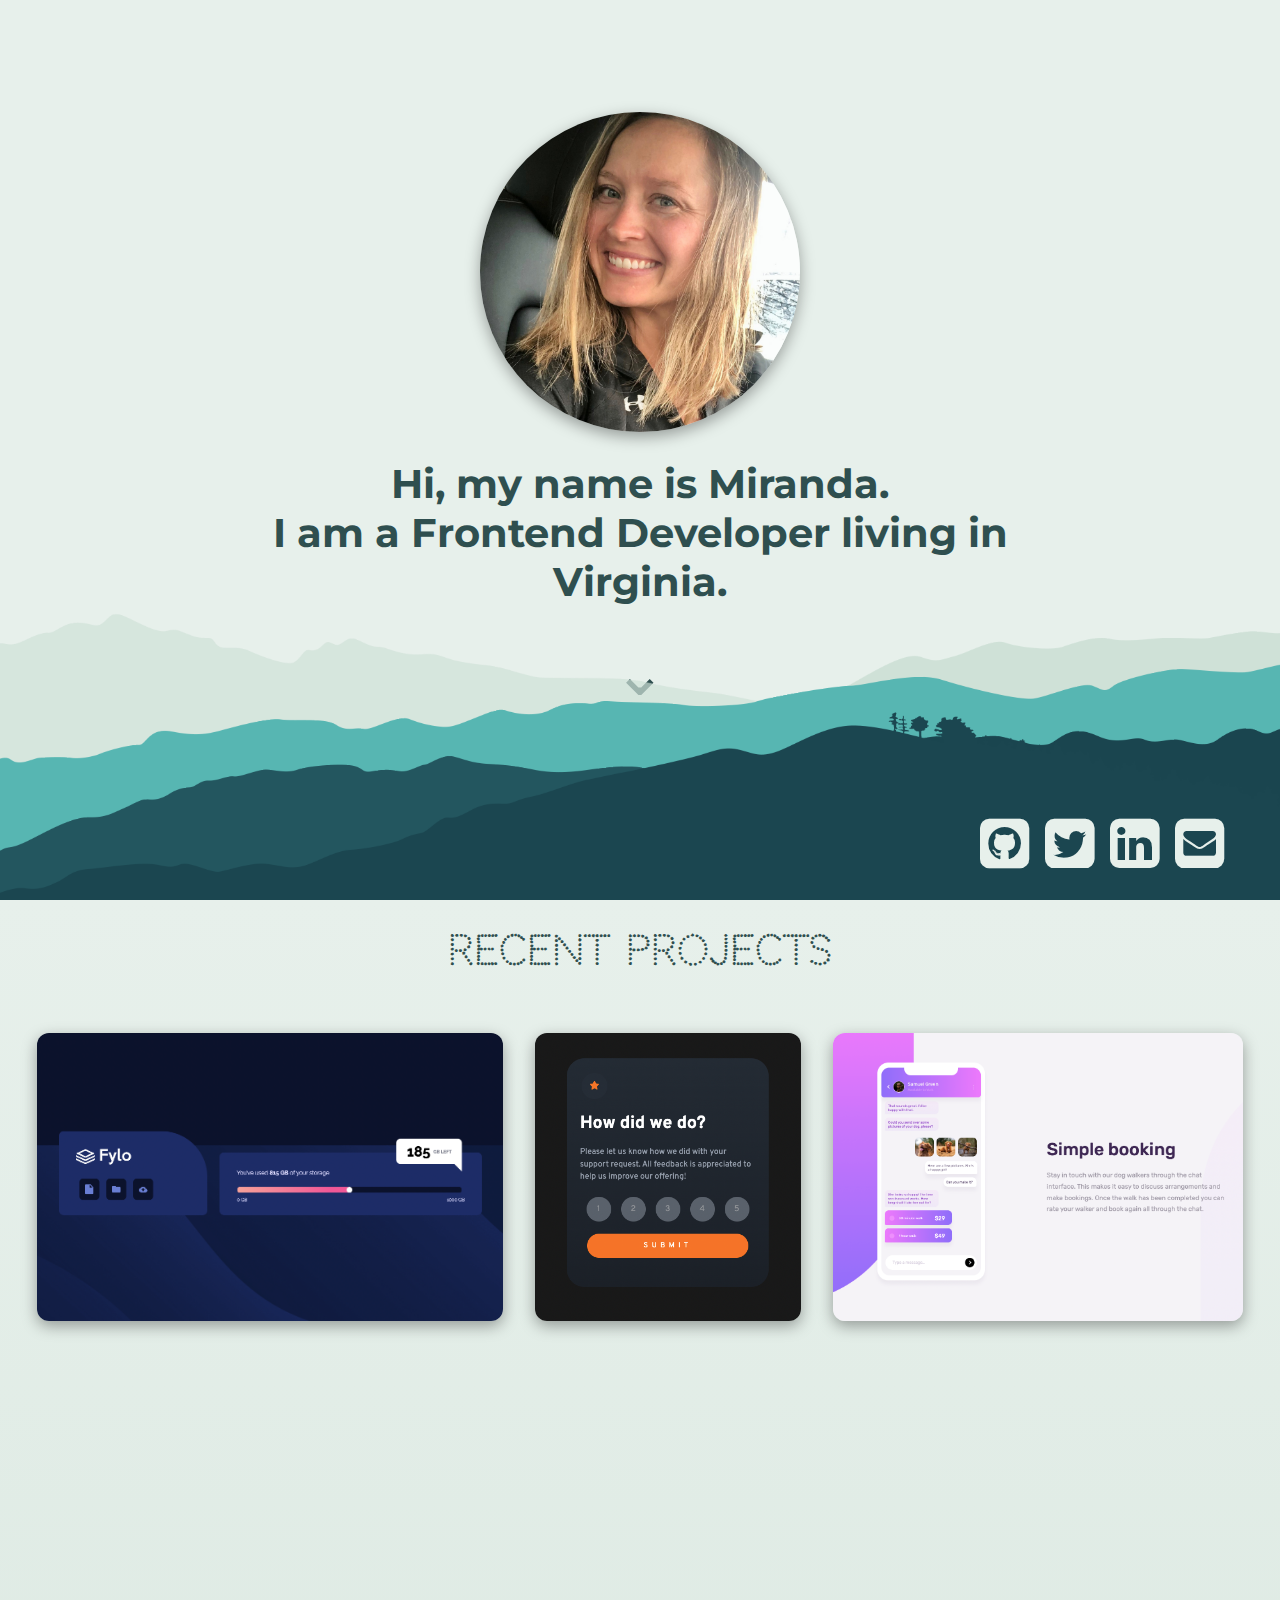
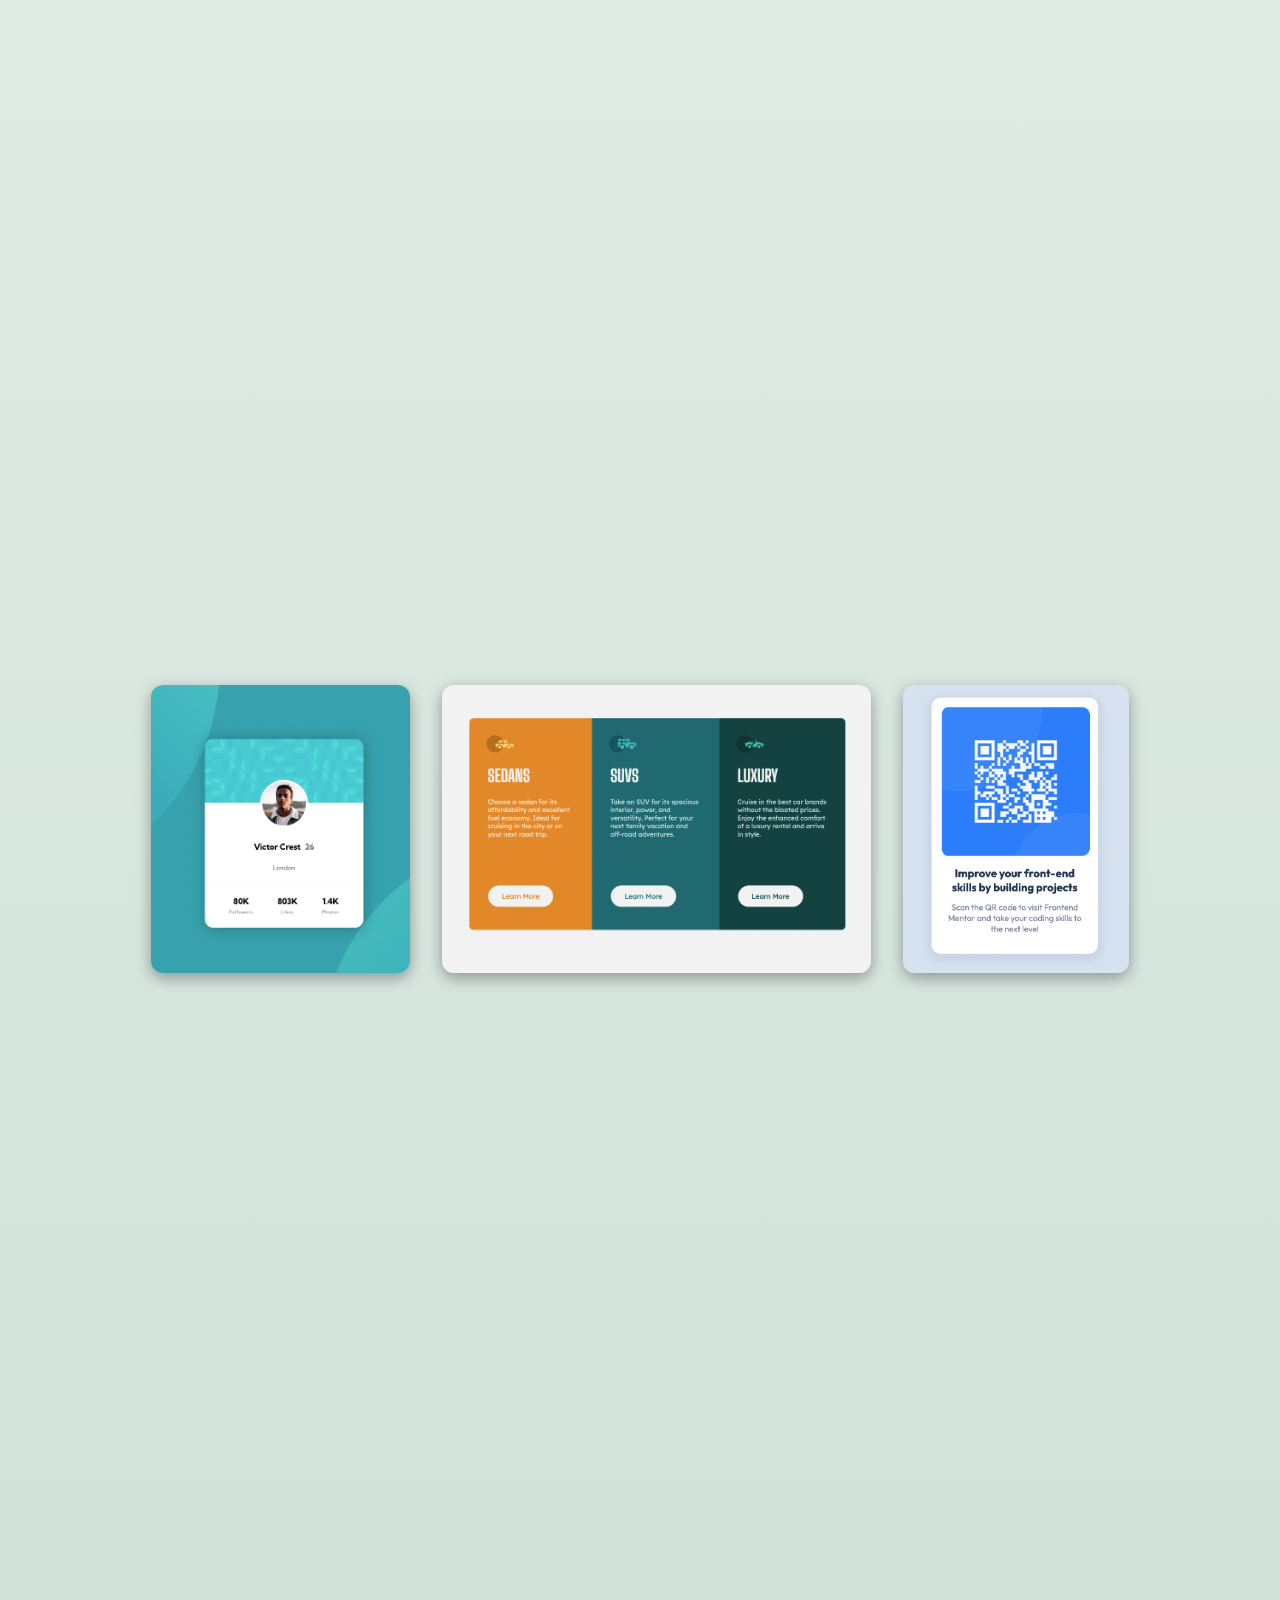
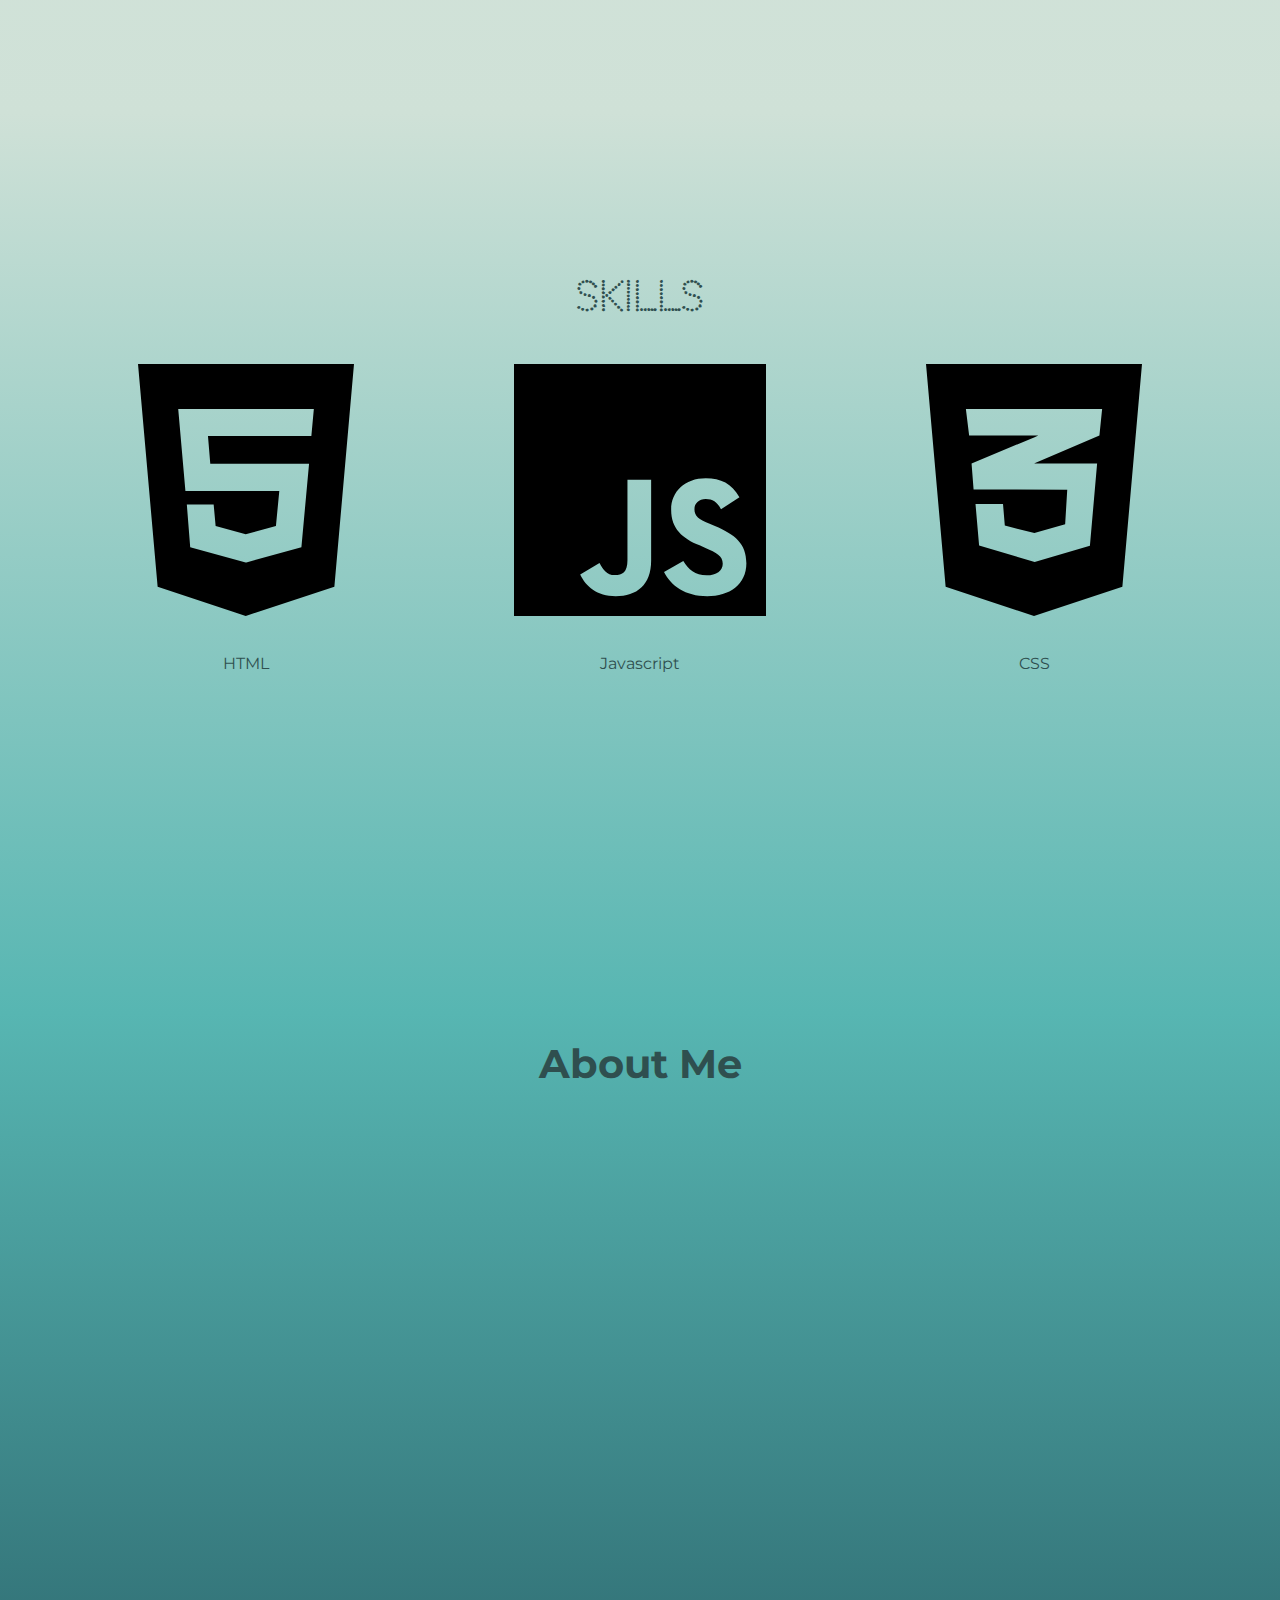
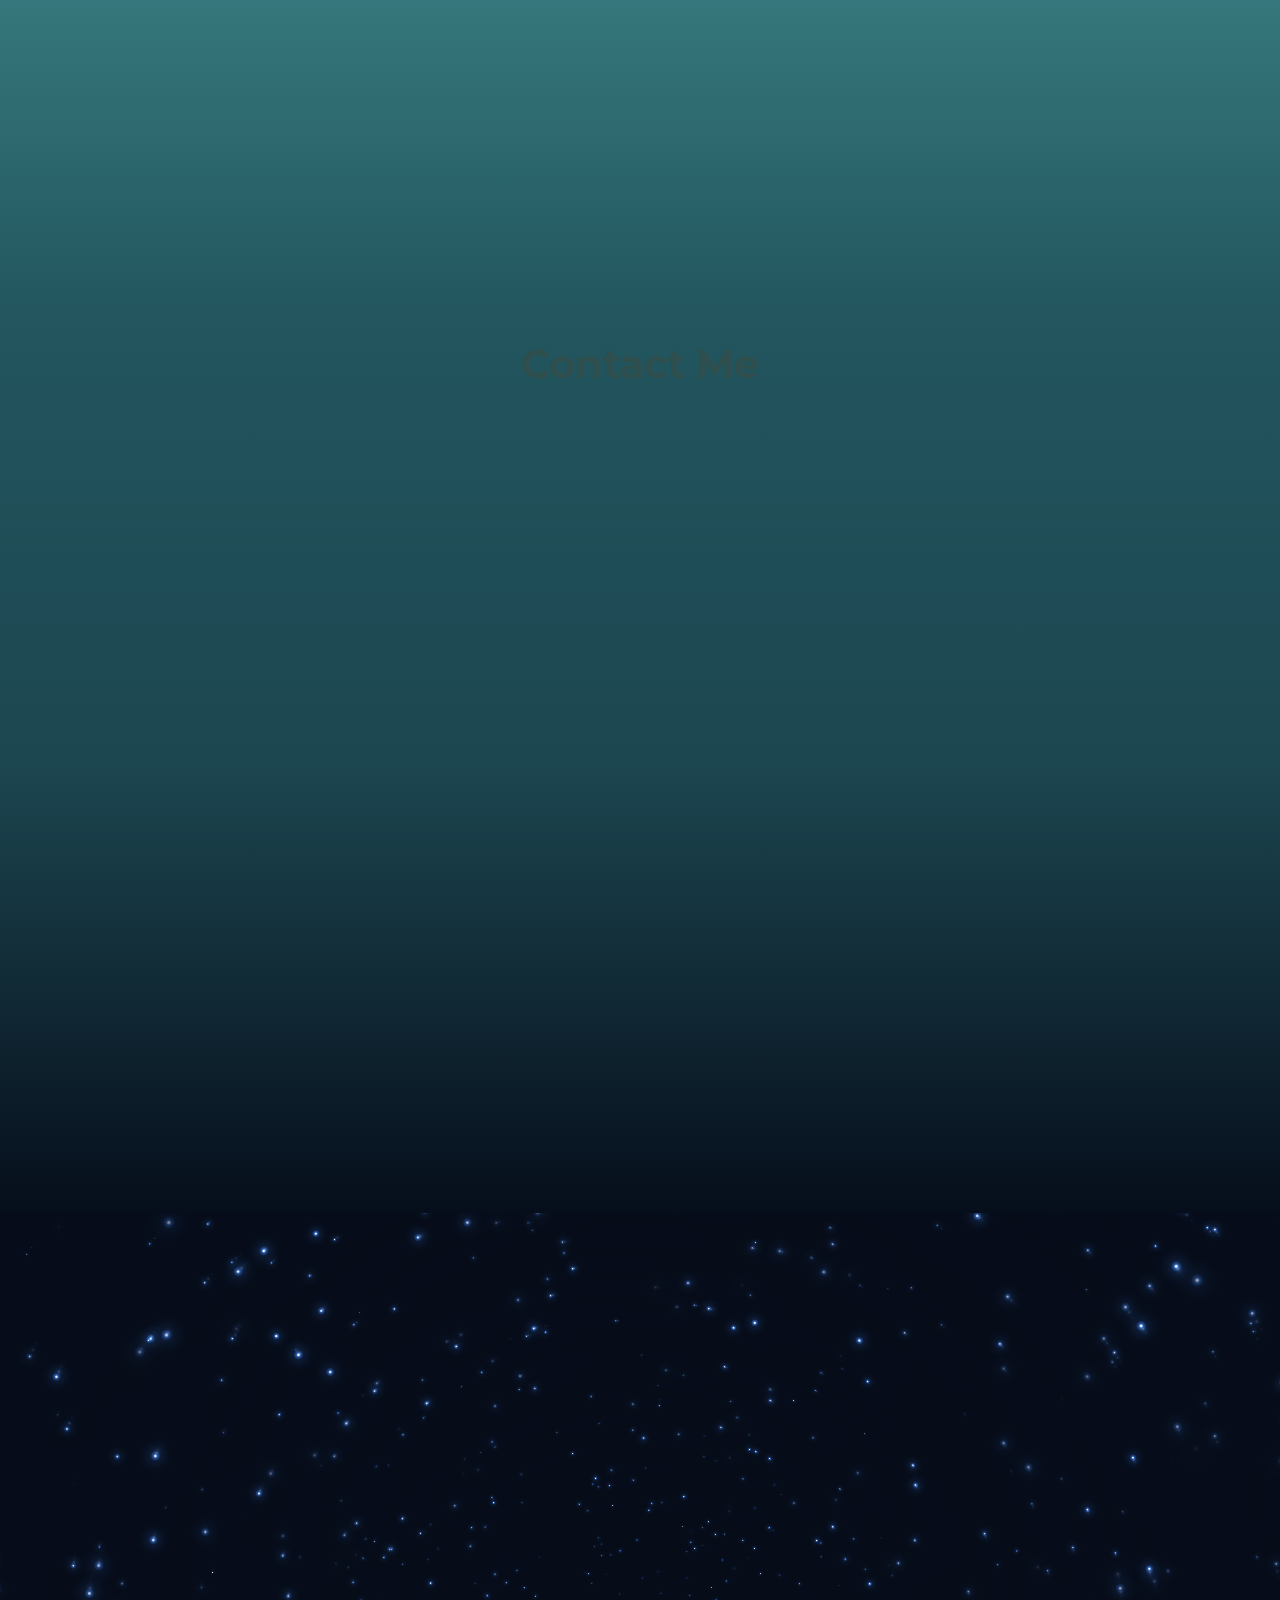
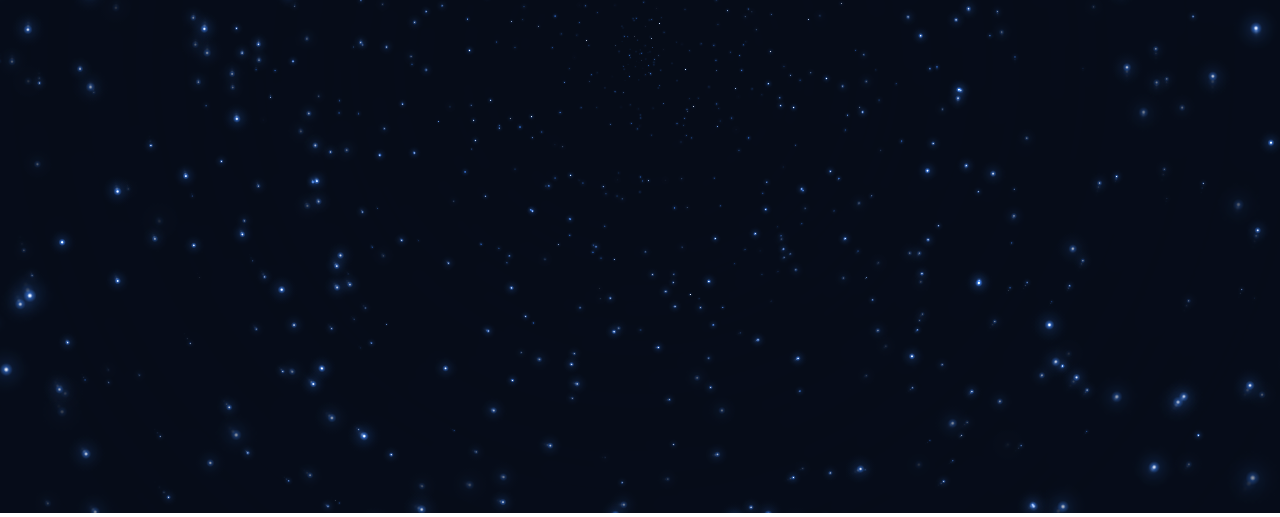
==== index.html @ 0acd604c "stars" ====
<!DOCTYPE html>
<html lang="en">
	<head>
		<meta charset="UTF-8" />
		<meta http-equiv="X-UA-Compatible" content="IE=edge" />
		<meta name="viewport" content="width=device-width, initial-scale=1.0" />
		<link rel="stylesheet" href="styles.css" />
		<link rel="icon" type="image/x-icon" href="./images/mountain-logo.png" />
		<link rel="preconnect" href="https://fonts.googleapis.com" />
		<link rel="preconnect" href="https://fonts.gstatic.com" crossorigin />
		<link
			href="https://fonts.googleapis.com/css2?family=Montserrat:wght@300;400&display=swap"
			rel="stylesheet"
		/>
		<link href="https://fonts.googleapis.com/css2?family=Codystar&display=swap" rel="stylesheet">
		<link
    rel="stylesheet"
    href="https://cdnjs.cloudflare.com/ajax/libs/animate.css/4.1.1/animate.min.css"
  />
		<link
			href="//maxcdn.bootstrapcdn.com/font-awesome/4.1.0/css/font-awesome.min.css"
			rel="stylesheet"
		/>
		<title>Miranda Thomasson</title>
	</head>
	<body>
		<div id="container">
			<section id="first">
				<div class="stage">
					<img src="./images/contact-pic.png" alt="">
					<h1>
						Hi, my name is Miranda. <br />I am a Frontend Developer living in
						Virginia.
					</h1>
					<a href="#project-container" class="down-arrow bounce-2">&#8964;</a>
				</div>
			</section>
				<div id="project-container">
					<h1>Recent Projects</h1>
					<section id="second">
					<a href="https://mirthomasson.github.io/Fylo-Data-Storage-Component/" target="_blank"
						><img src="./images/p-1.png" alt="project 1"
					/></a>
					<a href="https://mirthomasson.github.io/Interactive-Rating-Component/" target="_blank"
						><img src="./images/p-2.png" alt="project 2"
					/></a>
					<a href="https://mirthomasson.github.io/Chat-App-CSS-Illustration/" target="_blank"
						><img src="./images/p-3.png" alt="project 3"
					/></a>
					</section>
					<section id="second-2">
					<a href="https://mirthomasson.github.io/Profile-Card-Component/" target="_blank"
						><img src="./images/p-4.png" alt="project 4"
					/></a>
					<a href="https://mirthomasson.github.io/3-Column-Preview-Component/" target="_blank"
						><img src="./images/p-5.png" alt="project 5"
					/></a>
					<a href="https://mirthomasson.github.io/QR-Code-Component/" target="_blank"
						><img src="./images/p-6.png" alt="project 6"
					/></a>
			</section>
		</div>
			<section id="third">
				<h1>Skills</h1>
				<div class="skills-container">
				<div class="html"><svg xmlns="http://www.w3.org/2000/svg" viewBox="0 0 384 512">
					<!--! Font Awesome Pro 6.1.1 by @fontawesome - https://fontawesome.com License - https://fontawesome.com/license (Commercial License) Copyright 2022 Fonticons, Inc. -->
					<path d="M0 32l34.9 395.8L191.5 480l157.6-52.2L384 32H0zm308.2 127.9H124.4l4.1 49.4h175.6l-13.6 148.4-97.9 27v.3h-1.1l-98.7-27.3-6-75.8h47.7L138 320l53.5 14.5 53.7-14.5 6-62.2H84.3L71.5 112.2h241.1l-4.4 47.7z"/>
				</svg>
			<p>HTML</p>
		</div>
				<div class=javascript><svg xmlns="http://www.w3.org/2000/svg" viewBox="0 0 448 512">
					<!--! Font Awesome Pro 6.1.1 by @fontawesome - https://fontawesome.com License - https://fontawesome.com/license (Commercial License) Copyright 2022 Fonticons, Inc. -->
					<path d="M0 32v448h448V32H0zm243.8 349.4c0 43.6-25.6 63.5-62.9 63.5-33.7 0-53.2-17.4-63.2-38.5l34.3-20.7c6.6 11.7 12.6 21.6 27.1 21.6 13.8 0 22.6-5.4 22.6-26.5V237.7h42.1v143.7zm99.6 63.5c-39.1 0-64.4-18.6-76.7-43l34.3-19.8c9 14.7 20.8 25.6 41.5 25.6 17.4 0 28.6-8.7 28.6-20.8 0-14.4-11.4-19.5-30.7-28l-10.5-4.5c-30.4-12.9-50.5-29.2-50.5-63.5 0-31.6 24.1-55.6 61.6-55.6 26.8 0 46 9.3 59.8 33.7L368 290c-7.2-12.9-15-18-27.1-18-12.3 0-20.1 7.8-20.1 18 0 12.6 7.8 17.7 25.9 25.6l10.5 4.5c35.8 15.3 55.9 31 55.9 66.2 0 37.8-29.8 58.6-69.7 58.6z"/>
				</svg>
				<p>Javascript</p>
			</div>
				<div class="CSS"><svg xmlns="http://www.w3.org/2000/svg" viewBox="0 0 384 512">
					<!--! Font Awesome Pro 6.1.1 by @fontawesome - https://fontawesome.com License - https://fontawesome.com/license (Commercial License) Copyright 2022 Fonticons, Inc. -->
					<path d="M0 32l34.9 395.8L192 480l157.1-52.2L384 32H0zm313.1 80l-4.8 47.3L193 208.6l-.3.1h111.5l-12.8 146.6-98.2 28.7-98.8-29.2-6.4-73.9h48.9l3.2 38.3 52.6 13.3 54.7-15.4 3.7-61.6-166.3-.5v-.1l-.2.1-3.6-46.3L193.1 162l6.5-2.7H76.7L70.9 112h242.2z"/>
				</svg>
				<p>CSS</p>
			</div>
			</div>
			</section>
			<section id="fourth">
				<h1>About Me</h1>
			</section>
			<section id="fifth">
				<h1>Contact Me</h1>
			</section>
			<section id="stars">
				<canvas id="canvas"></canvas>
			</section>
			<footer class="footer-background">
				<section id="social_icon_footer">
					<a href="https://github.com/Mirthomasson" target="_blank"
						><i id="social-gh" class="fa fa-github-square fa-3x social"></i
					></a>
					<a href="https://twitter.com/MirThomasson" target="_blank"
						><i id="social-tw" class="fa fa-twitter-square fa-3x social"></i
					></a>
					<a
						href="https://www.linkedin.com/in/miranda-thomasson/"
						target="_blank"
						><i id="social-li" class="fa fa-linkedin-square fa-3x social"></i
					></a>
					<a href="mailto:mirthomasson@gmail.com"
						><i id="social-em" class="fa fa-envelope-square fa-3x social"></i
					></a>
				</section>
			</footer>
		</div>
		<script src="script.js"></script>
	</body>
</html>
---- styles.css ----
/* ---------- Universal ---------- */
html {
  scroll-snap-type: mandatory;
  scroll-snap-points-y: repeat(100vh);
  scroll-snap-type: y mandatory;
}

body {
    box-sizing: border-box;
    color: darkslategray;
    font-family: 'Montserrat', sans-serif;
    margin: 0;
    padding: 0;
    height: 100%;
    overflow-x: hidden;
}

section {
  height: 100vh;
  width: 100%;
  scroll-snap-align: start;
  text-align: center;
  position: relative;
}

/* ----------section-1---------- */

#container {
  display: flex;
  flex-direction: column;
  align-items: center;
  justify-content: center;
  min-height: 100%;
  position: relative;
}

#first {
  background-color: #E7F0EB;
}

h1 {
    text-align: center;
    font-size: 2.5em;
}

.stage {
  display: flex;
  flex-direction: column;
  align-items: center;
  justify-content: center;
  margin: 15em;
}

.stage img {
  border-radius: 50%;
  margin-top: -8em;
  height: 20em;
  box-shadow: rgba(0, 0, 0, 0.35) 0px 5px 15px;
  transition: transform .5s;
}

.stage img:hover {
  transform: rotate(-15deg);
  transition: transform .5s;
}

.down-arrow {
  animation-duration: 2s;
  animation-iteration-count: infinite;
  font-size: 4em;
  cursor: pointer;
  text-decoration: none;
  color: darkslategray;
}

.down-arrow:hover {
  color: silver;
}

.bounce-2 {
  animation-name: bounce-2;
  animation-timing-function: ease;
}

@keyframes bounce-2 {
  0%   { transform: translateY(0); }
  50%  { transform: translateY(-50px); }
  100% { transform: translateY(0); }
}

/* ----------section-2---------- */

#project-container {
  display: flex;
  flex-direction: column;
  align-items: center;
  justify-content: center;
  font-family: 'Codystar', cursive;
  background: linear-gradient(to bottom, #E7F0EB, #CFE1D7);
  width: 100%;
}

#second {
  display: flex;
  flex-wrap: wrap;
  align-items: top;
  justify-content: center;
  gap: 2em;
  padding: 14em 0;
  margin-top: -12em;
}

#second img {
  height: 18em;
  width: 100%;
  border-radius: .75em;
  box-shadow: rgba(0, 0, 0, 0.35) 0px 5px 15px;
  transition: transform .5s;
}

#second img:hover {
  transform: scale(1.1);
  transition: transform .5s;
}

#second-2 {
  display: flex;
  flex-wrap: wrap;
  align-items: top;
  justify-content: center;
  gap: 2em;
  padding: 8em 0;
}

#second-2 img {
  height: 18em;
  width: 100%;
  border-radius: .75em;
  box-shadow: rgba(0, 0, 0, 0.35) 0px 5px 15px;
  cursor: pointer;
  transition: transform .5s;
}

#second-2 img:hover {
  transform: scale(1.1);
  transition: transform .5s;
}


/* ----------section-3---------- */

#third {
  background: linear-gradient(to bottom, #CFE1D7, #57B6B2);
  width: 100%;
}

#third h1 {
  margin-top: 4em;
  font-family: 'Codystar', cursive;
}

.skills-container {
  display: flex;
  flex-direction: row;
  flex-wrap: wrap;
  align-items: center;
  justify-content: center;
  gap: 10em;
}

.skills-container svg {
  height: 18em;
  width: 100%;
}

.skills-container svg:hover {
  animation: bounce;
  animation-duration: 1s;
  cursor: pointer;
}

/* ----------section-4---------- */
#fourth {
  background: linear-gradient(to bottom, #57B6B2, #23565F);
  width: 100%;
}

/* ----------section-5---------- */
#fifth {
  background: linear-gradient(to bottom, #23565F, #1c4650, #060e1b);
  width: 100%;
}

/* ----------section-5---------- */
#stars {
 
}

/* ----------Footer---------- */

footer {
  position: fixed;
  bottom: 0;
}
  
.footer-background {
  text-align: center;
  background-image: url("./images/footer-1.png");
  background-size: cover;
  background-repeat: no-repeat;
  width: 100%;
  height: 300px;
}

#social_icon_footer {
  display: flex;
  justify-content: end;
  left: -3em;
  bottom: -13em;
}

#social_icon_footer a {
  position: relative;
  color: #E7F0EB;
  padding: 12px;
}

#social_icon_footer .social:hover {
  -webkit-transform: scale(1.5);
  -moz-transform: scale(1.5);
  -o-transform: scale(1.5);
}

#social_icon_footer .social {
  -webkit-transform: scale(1.2);
  -moz-transform: scale(0.8);
  -o-transform: scale(0.8);
  -webkit-transition-duration: 0.5s;
  -moz-transition-duration: 0.5s;
  -o-transition-duration: 0.5s;
}

#social_icon_footer #social-gh:hover {
  color: #000000;
}

#social_icon_footer #social-tw:hover {
  color: #4099FF;
}

#social_icon_footer #social-li:hover {
  color: #007bb6;
}

#social_icon_footer #social-em:hover {
  color: #d34836;
}


/* ----------Mobile View---------- */

@media screen and (max-width: 375) {

}
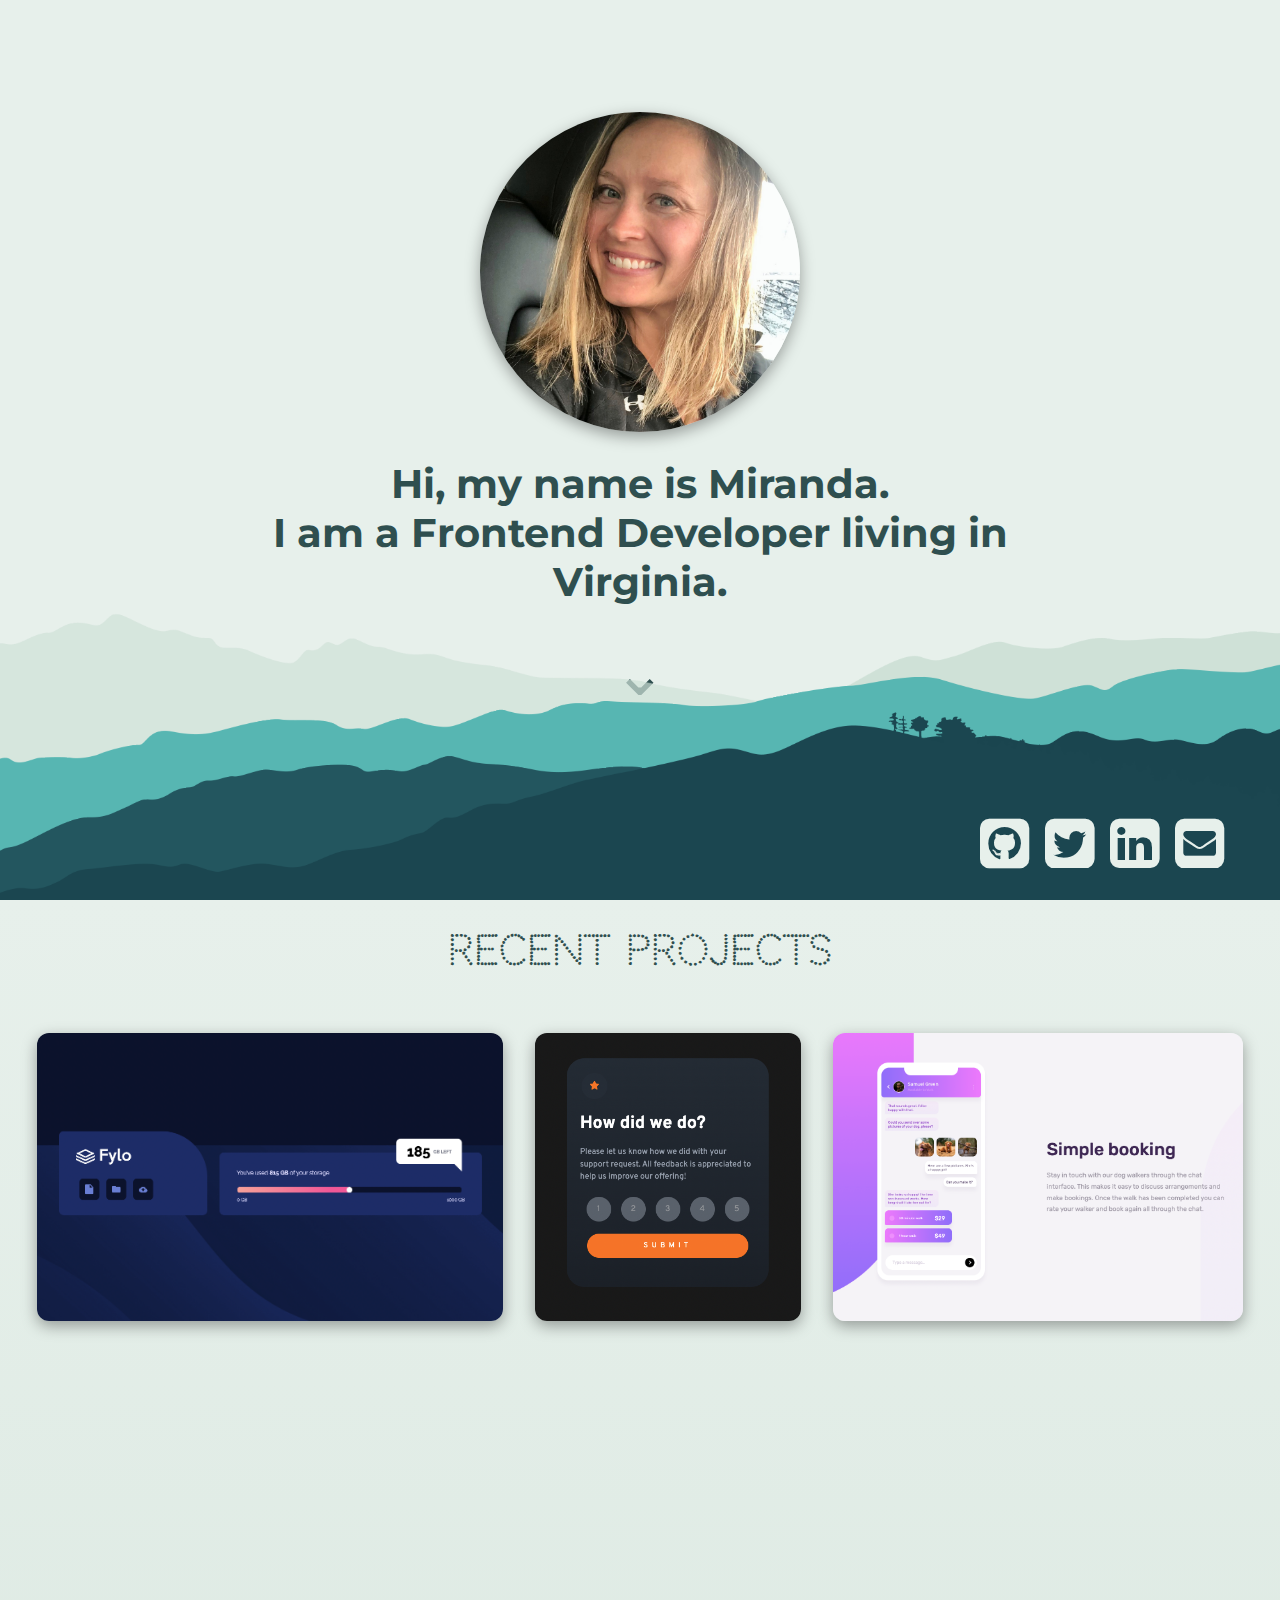
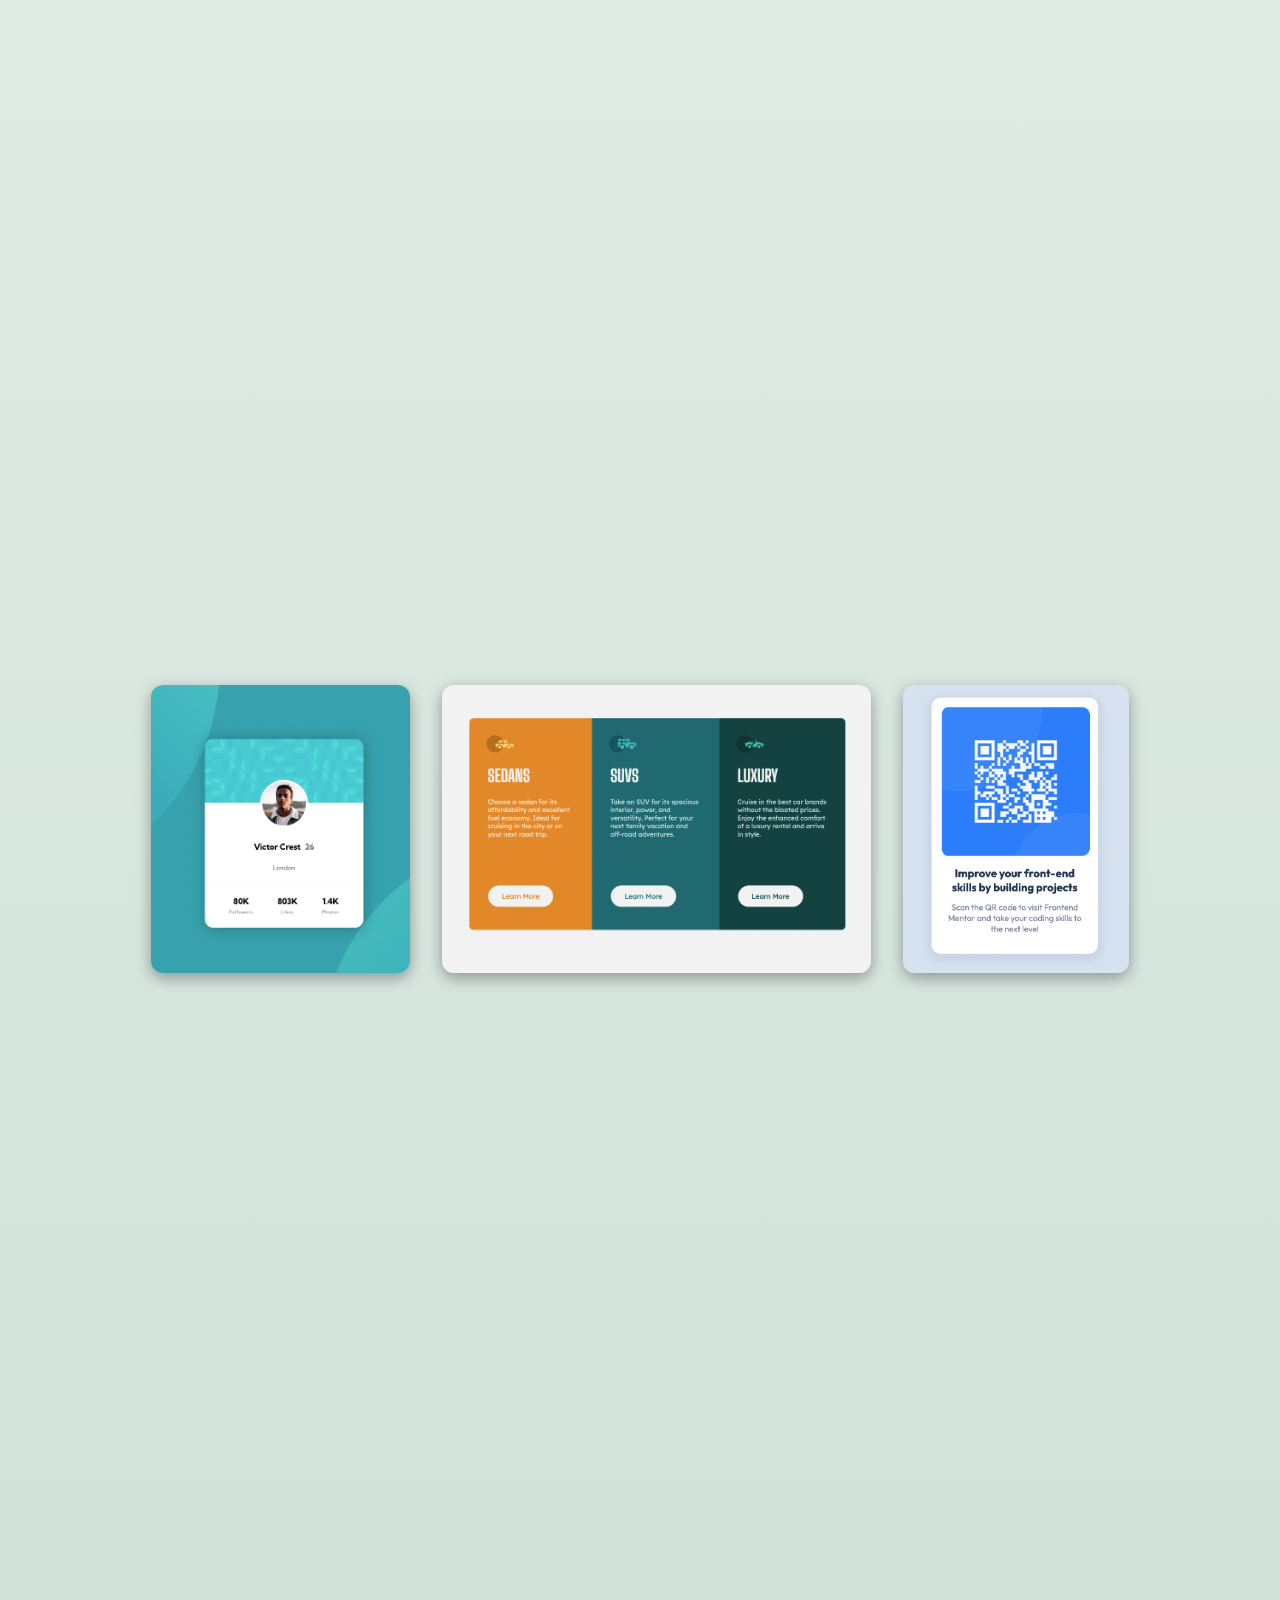
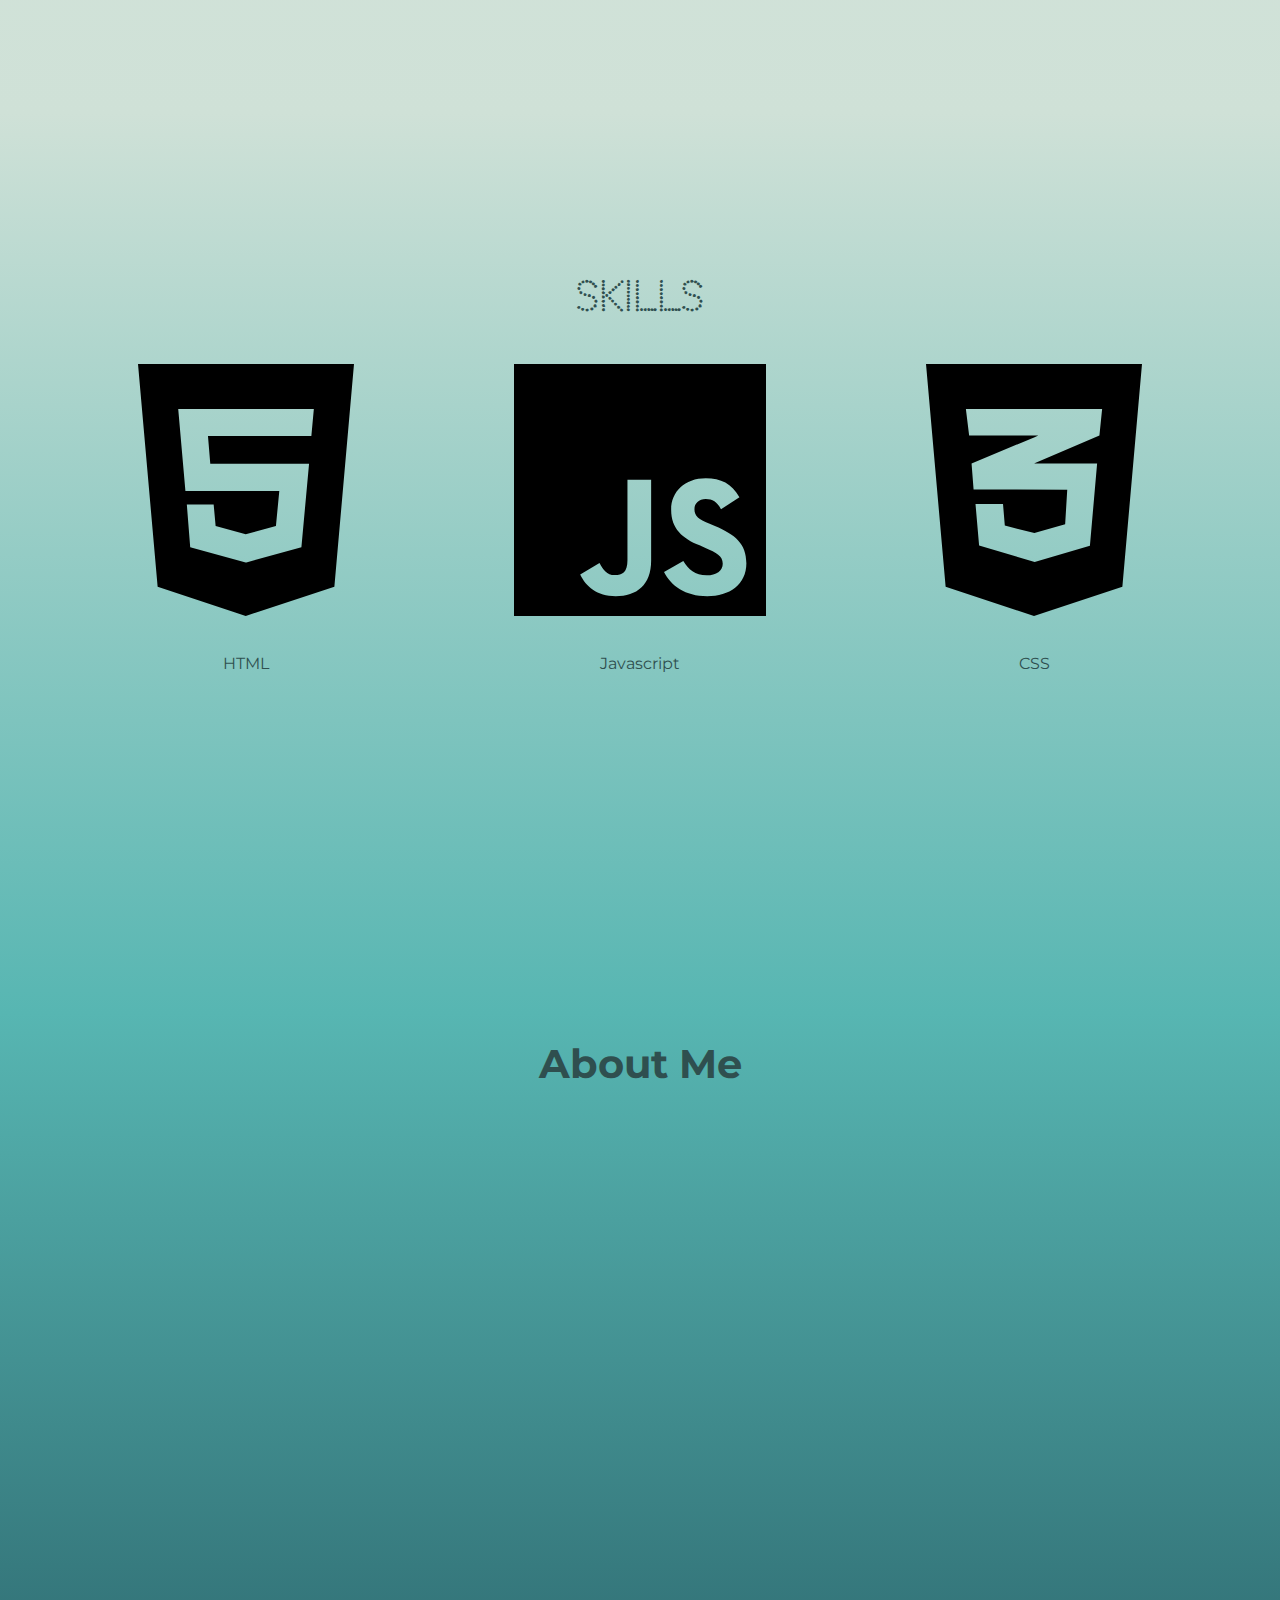
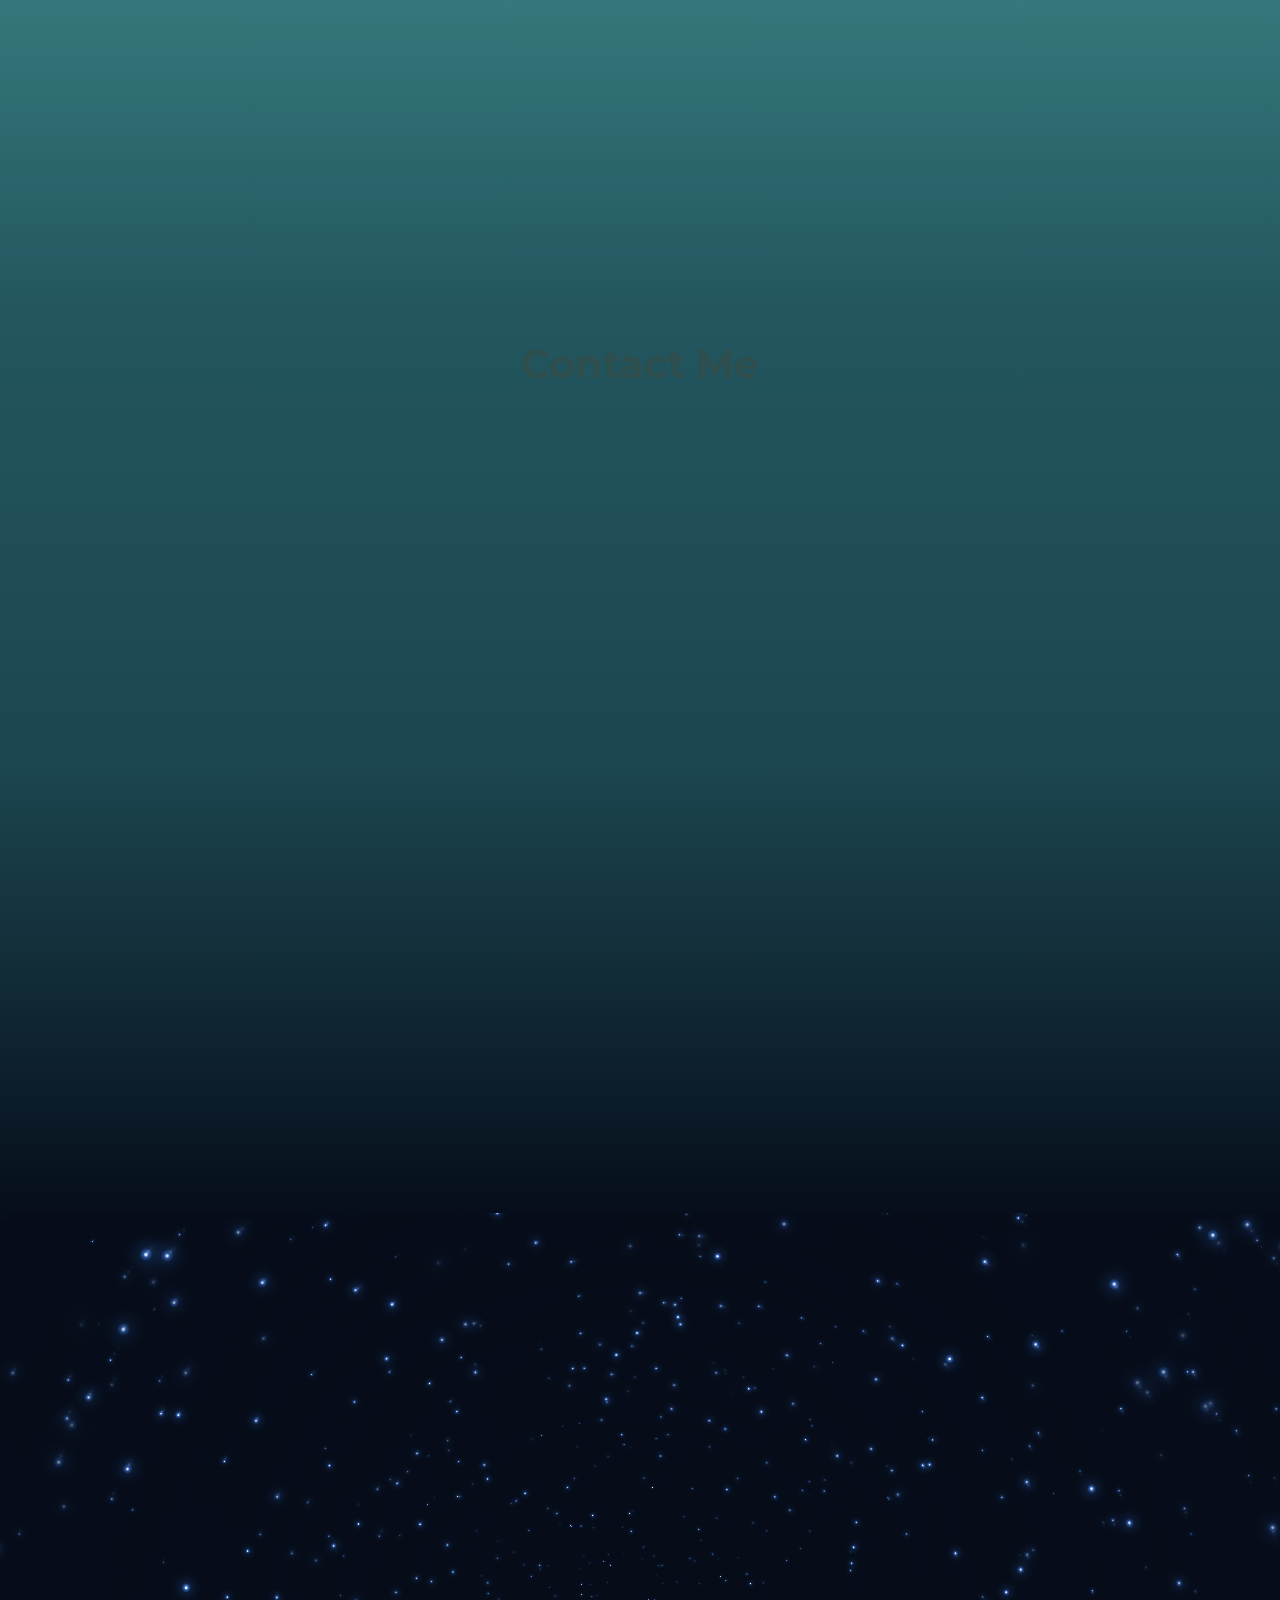
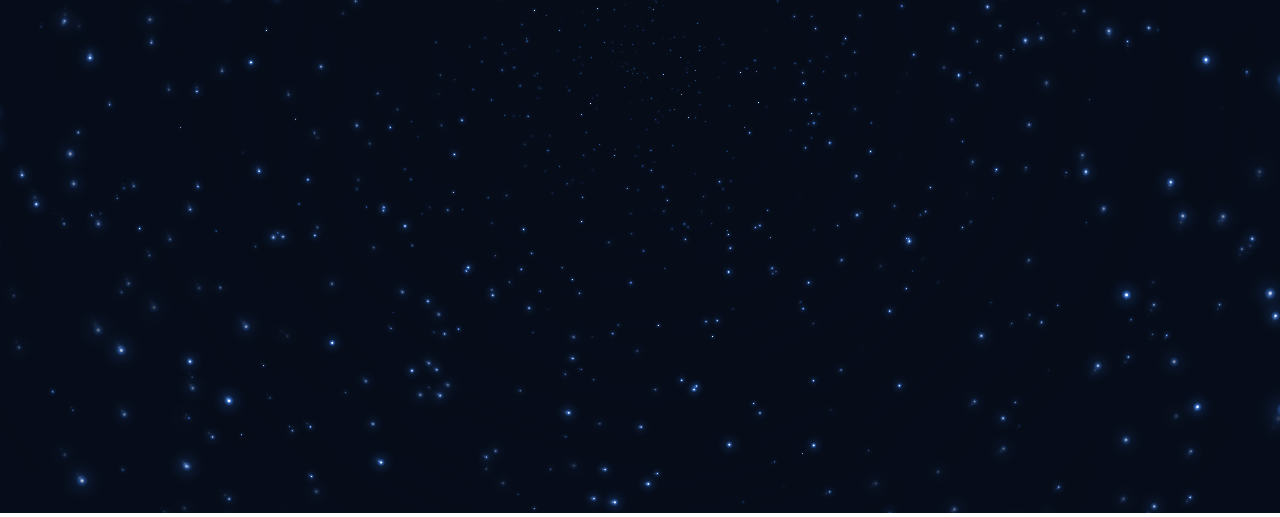
==== commit 514fb859: "profile pic generator" ====
--- a/index.html
+++ b/index.html
@@ -27,7 +27,7 @@
 		<div id="container">
 			<section id="first">
 				<div class="stage">
-					<img src="./images/contact-pic.png" alt="">
+					<img id="myImage" src="./images/contact-pic.png" alt="picture of Mir" onclick="changeImage()">
 					<h1>
 						Hi, my name is Miranda. <br />I am a Frontend Developer living in
 						Virginia.
--- a/styles.css
+++ b/styles.css
@@ -1,18 +1,21 @@
 /* ---------- Universal ---------- */
 html {
+  box-sizing: border-box;
   scroll-snap-type: mandatory;
   scroll-snap-points-y: repeat(100vh);
   scroll-snap-type: y mandatory;
+  width: 100%;
+  margin: 0;
+  padding: 0;
 }
 
 body {
-    box-sizing: border-box;
-    color: darkslategray;
-    font-family: 'Montserrat', sans-serif;
-    margin: 0;
-    padding: 0;
-    height: 100%;
-    overflow-x: hidden;
+  color: darkslategray;
+  font-family: 'Montserrat', sans-serif;
+  margin: 0;
+  padding: 0;
+  height: 100%;
+  width: 100%;
 }
 
 section {
@@ -62,6 +65,7 @@
 .stage img:hover {
   transform: rotate(-15deg);
   transition: transform .5s;
+  cursor: pointer;
 }
 
 .down-arrow {
@@ -192,6 +196,7 @@
 }
 
 /* ----------section-5---------- */
+
 #stars {
  
 }
@@ -259,6 +264,6 @@
 
 /* ----------Mobile View---------- */
 
-@media screen and (max-width: 375) {
-
-}+@media screen and (min-width: 600px) {
+
+}
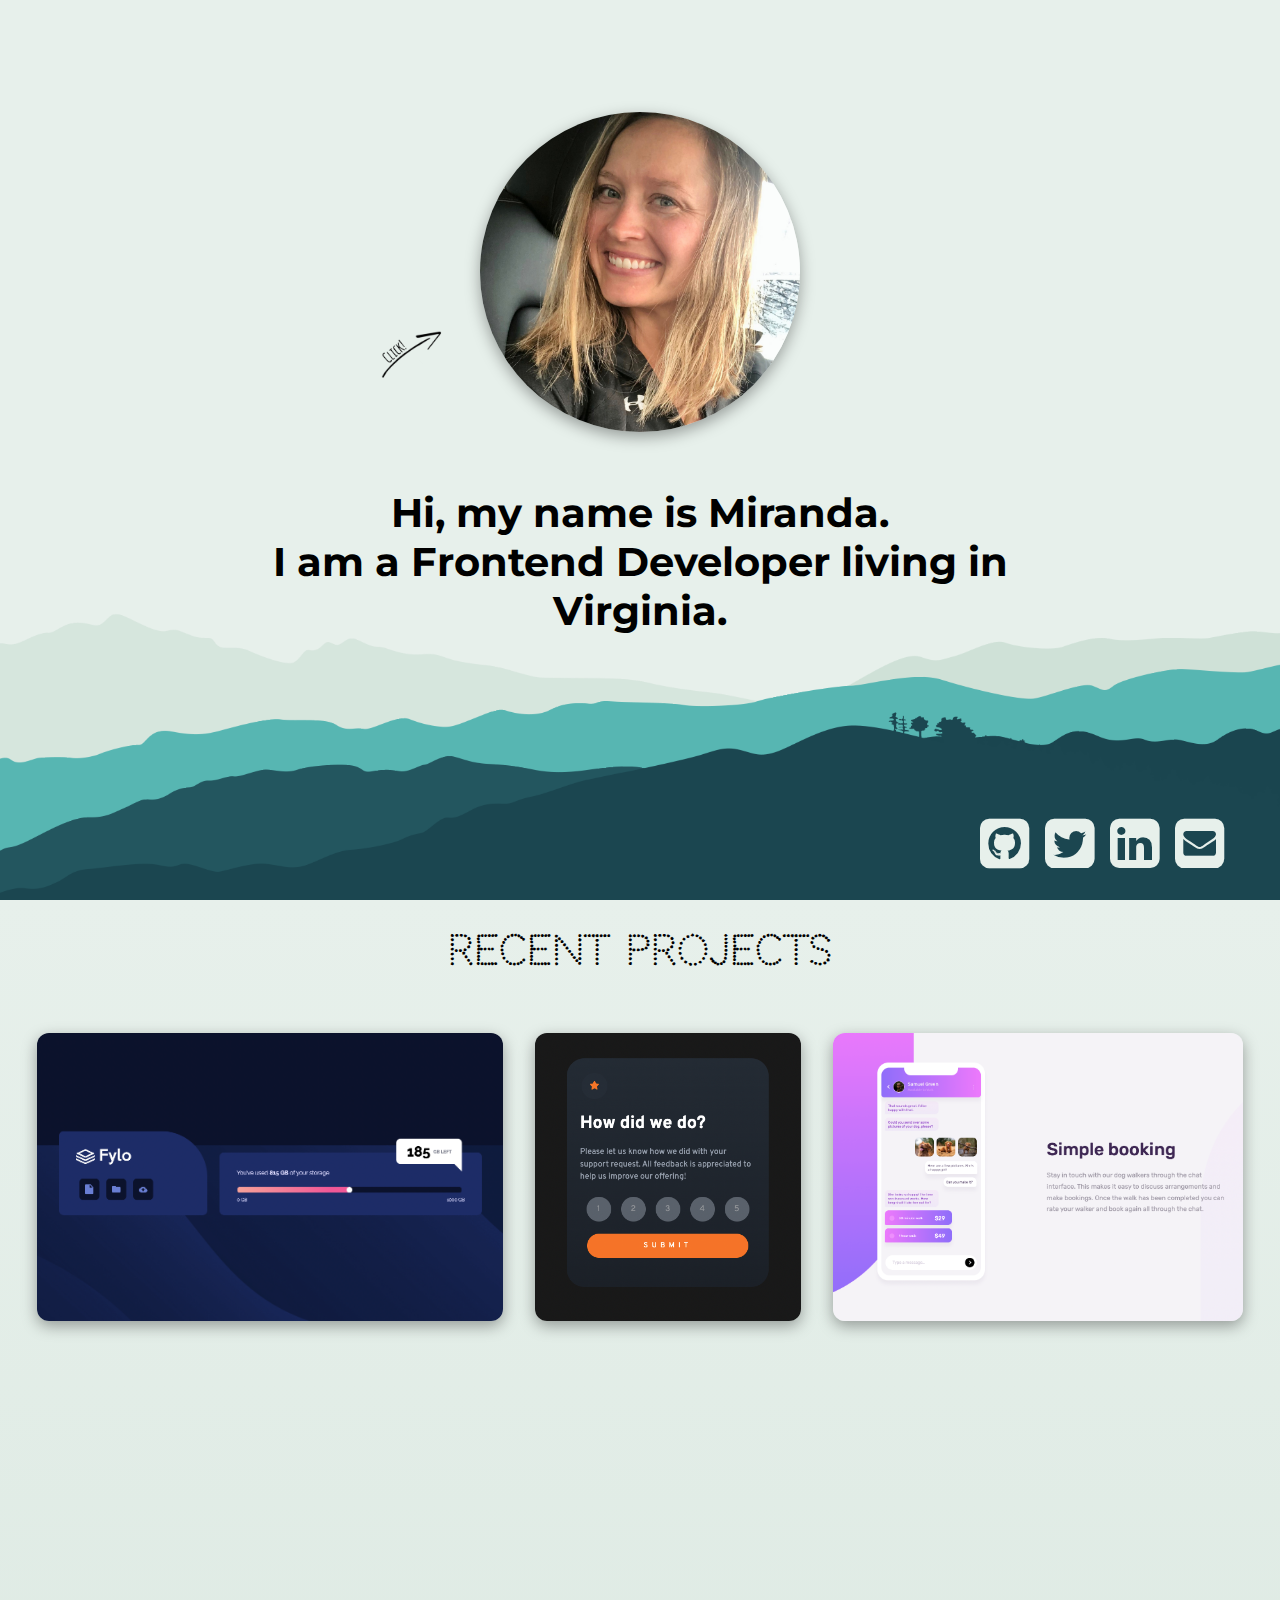
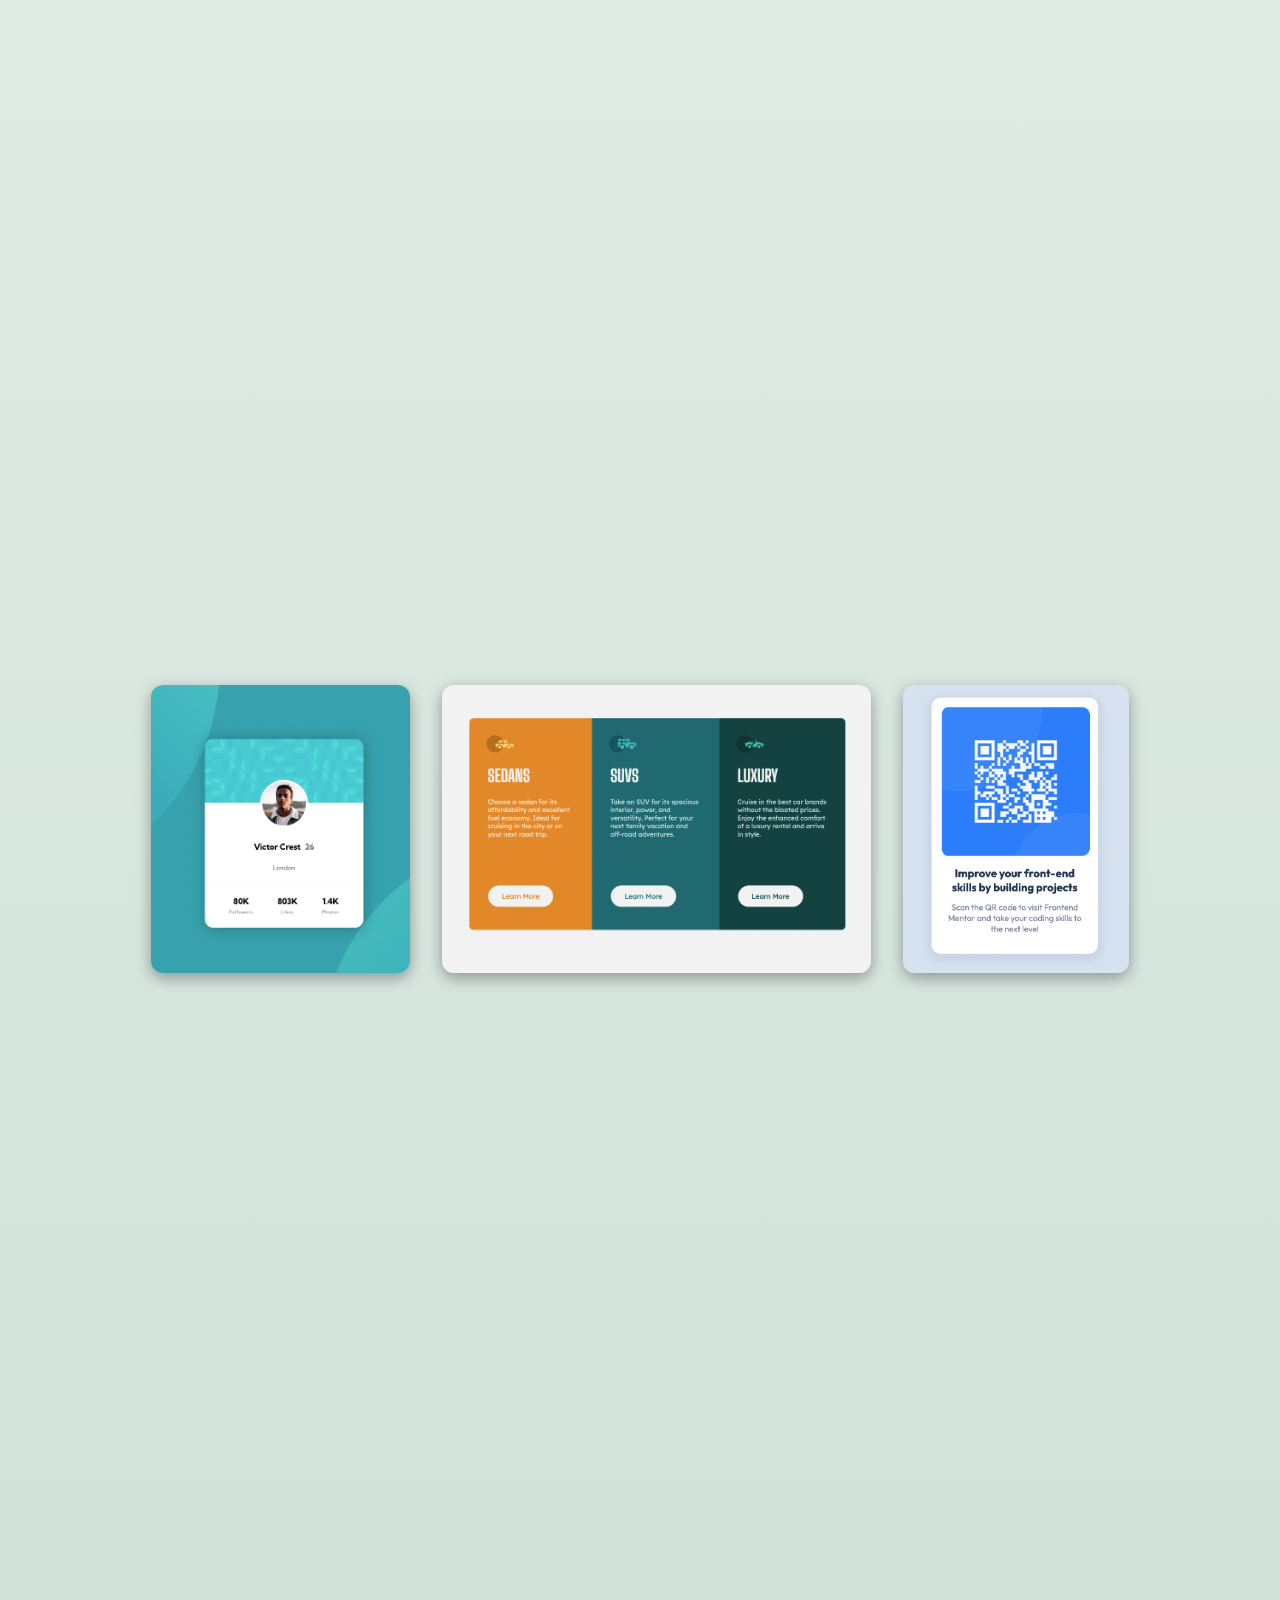
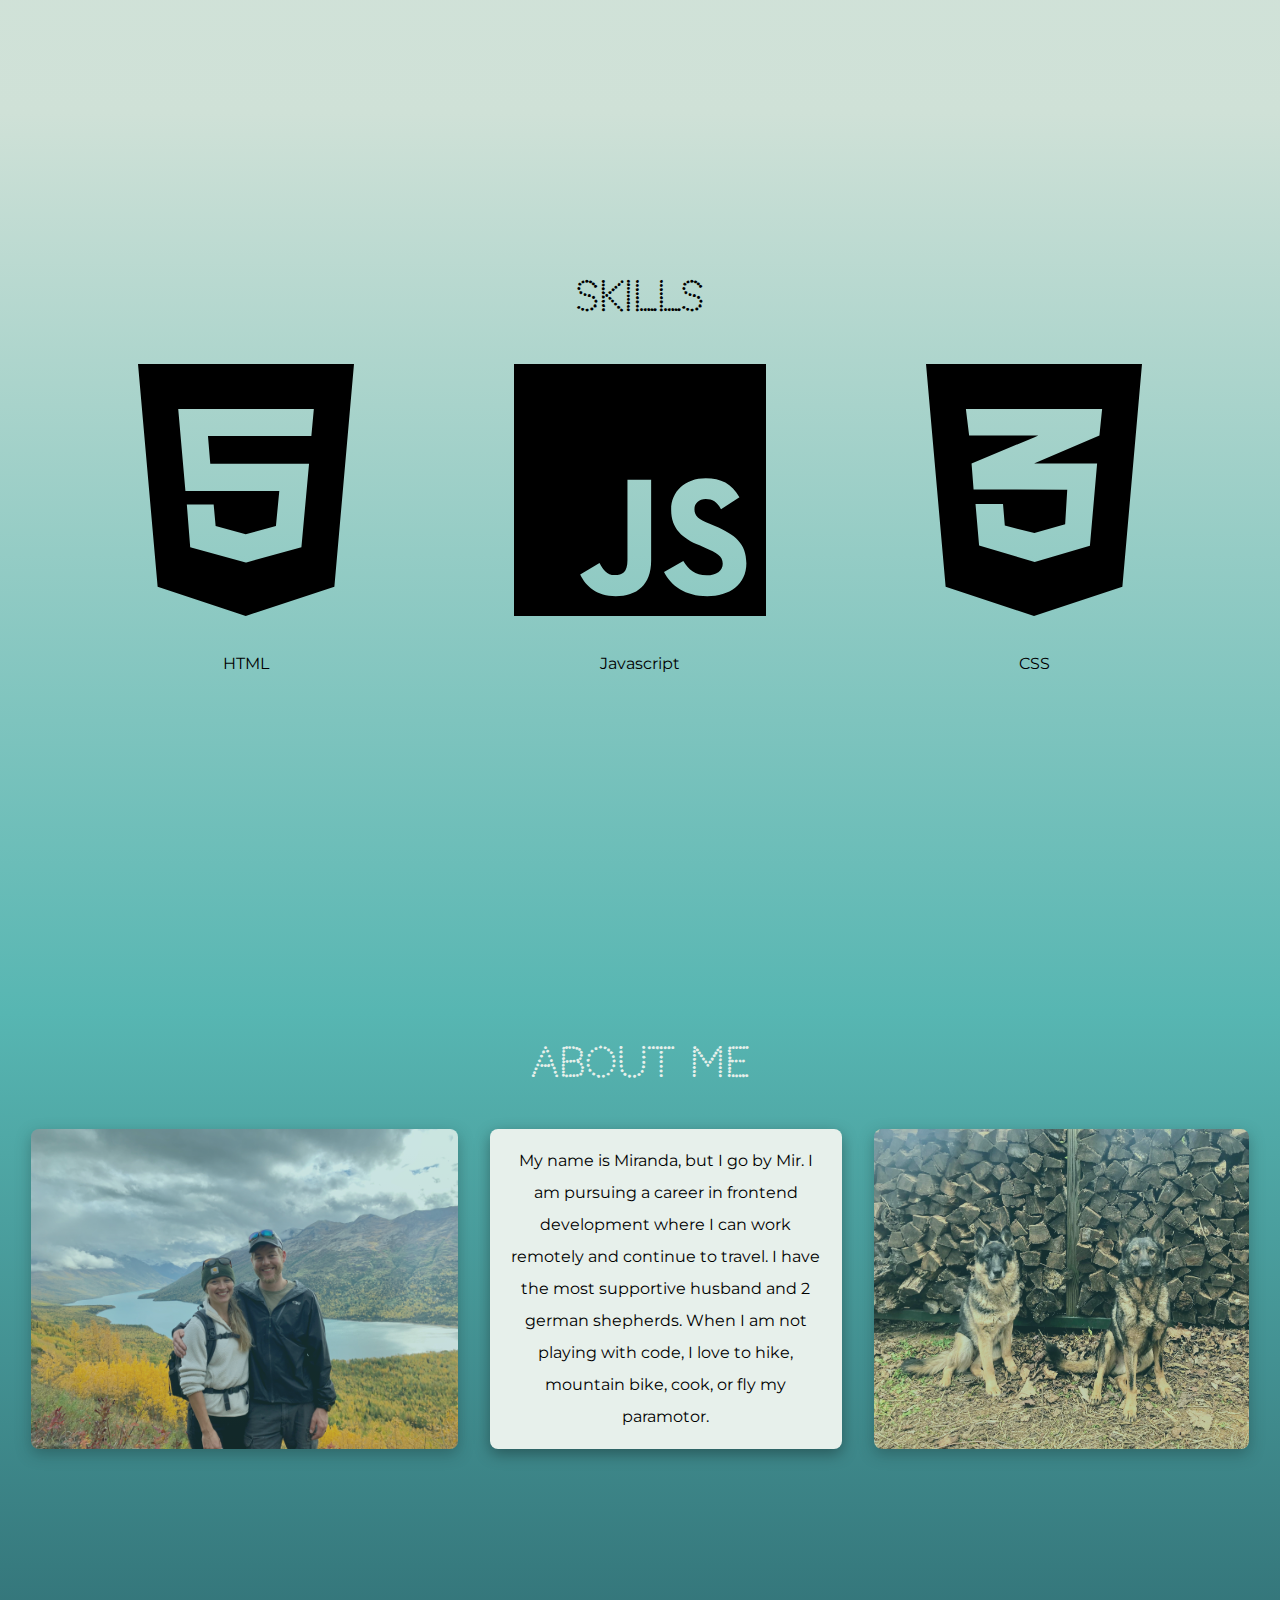
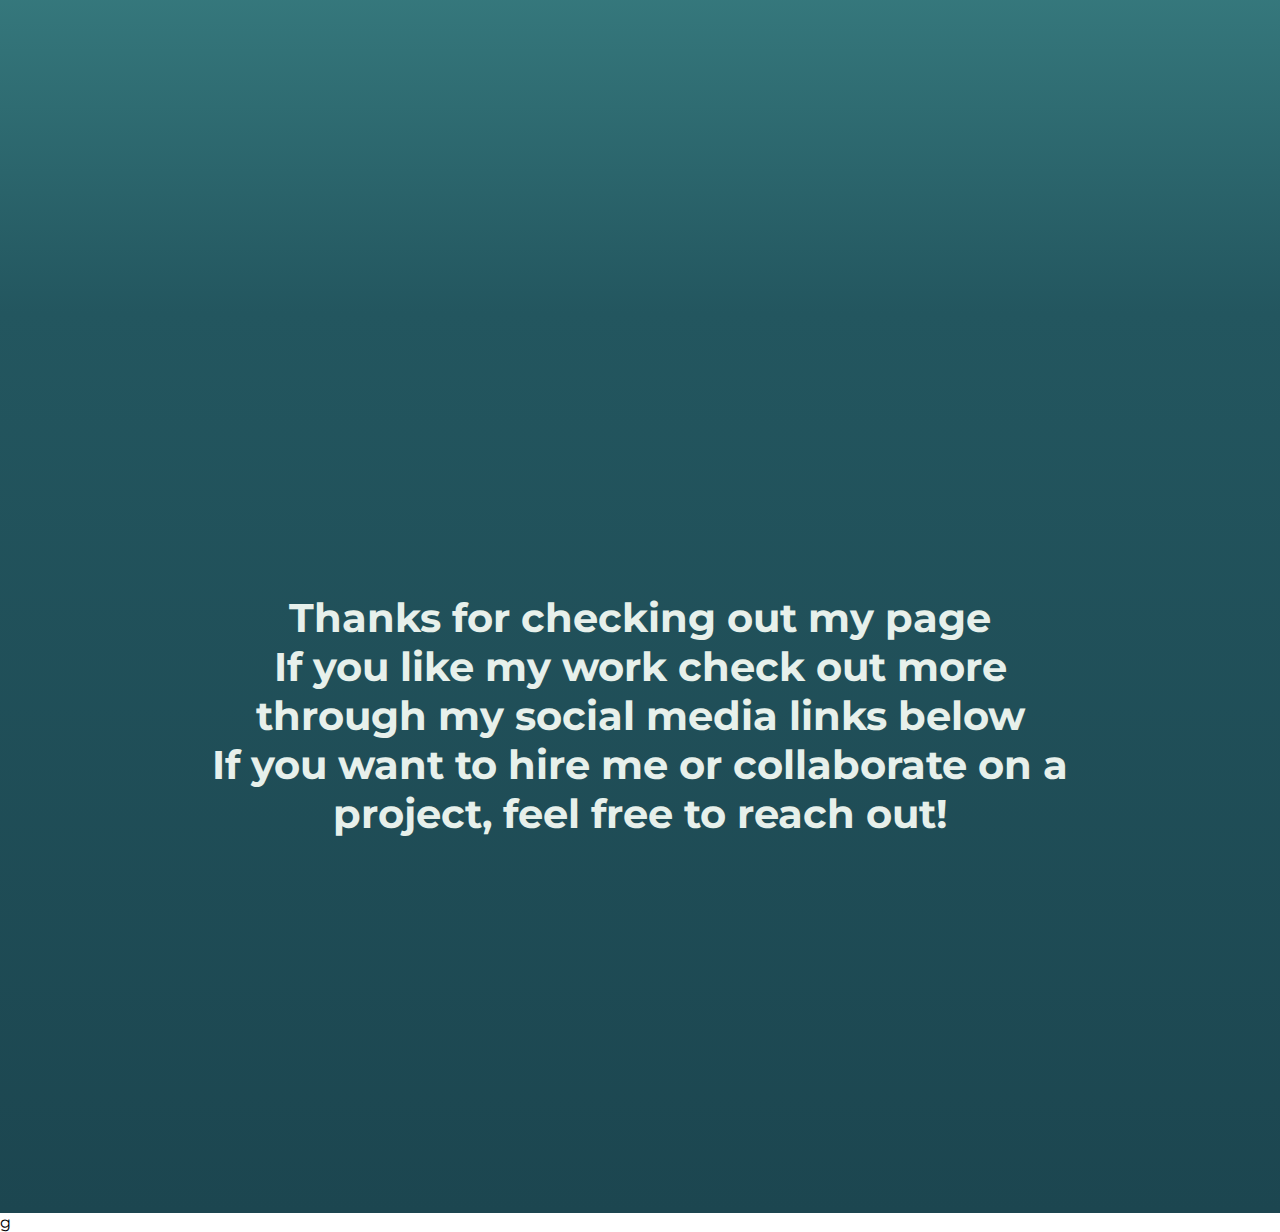
==== commit 5e1767a6: "iphone viewport" ====
--- a/index.html
+++ b/index.html
@@ -12,11 +12,14 @@
 			href="https://fonts.googleapis.com/css2?family=Montserrat:wght@300;400&display=swap"
 			rel="stylesheet"
 		/>
-		<link href="https://fonts.googleapis.com/css2?family=Codystar&display=swap" rel="stylesheet">
 		<link
-    rel="stylesheet"
-    href="https://cdnjs.cloudflare.com/ajax/libs/animate.css/4.1.1/animate.min.css"
-  />
+			href="https://fonts.googleapis.com/css2?family=Codystar&display=swap"
+			rel="stylesheet"
+		/>
+		<link
+			rel="stylesheet"
+			href="https://cdnjs.cloudflare.com/ajax/libs/animate.css/4.1.1/animate.min.css"
+		/>
 		<link
 			href="//maxcdn.bootstrapcdn.com/font-awesome/4.1.0/css/font-awesome.min.css"
 			rel="stylesheet"
@@ -27,7 +30,17 @@
 		<div id="container">
 			<section id="first">
 				<div class="stage">
-					<img id="myImage" src="./images/contact-pic.png" alt="picture of Mir" onclick="changeImage()">
+					<img
+						id="myImage"
+						src="./images/contact-pic.png"
+						alt="picture of Mir"
+						onclick="changeImage()"
+					/>
+					<img
+						class="arrow-img"
+						src="./images/arrow-img.png"
+						alt="arrow with click"
+					/>
 					<h1>
 						Hi, my name is Miranda. <br />I am a Frontend Developer living in
 						Virginia.
@@ -35,63 +48,93 @@
 					<a href="#project-container" class="down-arrow bounce-2">&#8964;</a>
 				</div>
 			</section>
-				<div id="project-container">
-					<h1>Recent Projects</h1>
-					<section id="second">
-					<a href="https://mirthomasson.github.io/Fylo-Data-Storage-Component/" target="_blank"
+			<div id="project-container">
+				<h1>Recent Projects</h1>
+				<section id="second">
+					<a
+						href="https://mirthomasson.github.io/Fylo-Data-Storage-Component/"
+						target="_blank"
 						><img src="./images/p-1.png" alt="project 1"
 					/></a>
-					<a href="https://mirthomasson.github.io/Interactive-Rating-Component/" target="_blank"
+					<a
+						href="https://mirthomasson.github.io/Interactive-Rating-Component/"
+						target="_blank"
 						><img src="./images/p-2.png" alt="project 2"
 					/></a>
-					<a href="https://mirthomasson.github.io/Chat-App-CSS-Illustration/" target="_blank"
+					<a
+						href="https://mirthomasson.github.io/Chat-App-CSS-Illustration/"
+						target="_blank"
 						><img src="./images/p-3.png" alt="project 3"
 					/></a>
-					</section>
-					<section id="second-2">
-					<a href="https://mirthomasson.github.io/Profile-Card-Component/" target="_blank"
+				</section>
+				<section id="second-2">
+					<a
+						href="https://mirthomasson.github.io/Profile-Card-Component/"
+						target="_blank"
 						><img src="./images/p-4.png" alt="project 4"
 					/></a>
-					<a href="https://mirthomasson.github.io/3-Column-Preview-Component/" target="_blank"
+					<a
+						href="https://mirthomasson.github.io/3-Column-Preview-Component/"
+						target="_blank"
 						><img src="./images/p-5.png" alt="project 5"
 					/></a>
-					<a href="https://mirthomasson.github.io/QR-Code-Component/" target="_blank"
+					<a
+						href="https://mirthomasson.github.io/QR-Code-Component/"
+						target="_blank"
 						><img src="./images/p-6.png" alt="project 6"
 					/></a>
-			</section>
-		</div>
+				</section>
+			</div>
 			<section id="third">
 				<h1>Skills</h1>
 				<div class="skills-container">
-				<div class="html"><svg xmlns="http://www.w3.org/2000/svg" viewBox="0 0 384 512">
-					<!--! Font Awesome Pro 6.1.1 by @fontawesome - https://fontawesome.com License - https://fontawesome.com/license (Commercial License) Copyright 2022 Fonticons, Inc. -->
-					<path d="M0 32l34.9 395.8L191.5 480l157.6-52.2L384 32H0zm308.2 127.9H124.4l4.1 49.4h175.6l-13.6 148.4-97.9 27v.3h-1.1l-98.7-27.3-6-75.8h47.7L138 320l53.5 14.5 53.7-14.5 6-62.2H84.3L71.5 112.2h241.1l-4.4 47.7z"/>
-				</svg>
-			<p>HTML</p>
-		</div>
-				<div class=javascript><svg xmlns="http://www.w3.org/2000/svg" viewBox="0 0 448 512">
-					<!--! Font Awesome Pro 6.1.1 by @fontawesome - https://fontawesome.com License - https://fontawesome.com/license (Commercial License) Copyright 2022 Fonticons, Inc. -->
-					<path d="M0 32v448h448V32H0zm243.8 349.4c0 43.6-25.6 63.5-62.9 63.5-33.7 0-53.2-17.4-63.2-38.5l34.3-20.7c6.6 11.7 12.6 21.6 27.1 21.6 13.8 0 22.6-5.4 22.6-26.5V237.7h42.1v143.7zm99.6 63.5c-39.1 0-64.4-18.6-76.7-43l34.3-19.8c9 14.7 20.8 25.6 41.5 25.6 17.4 0 28.6-8.7 28.6-20.8 0-14.4-11.4-19.5-30.7-28l-10.5-4.5c-30.4-12.9-50.5-29.2-50.5-63.5 0-31.6 24.1-55.6 61.6-55.6 26.8 0 46 9.3 59.8 33.7L368 290c-7.2-12.9-15-18-27.1-18-12.3 0-20.1 7.8-20.1 18 0 12.6 7.8 17.7 25.9 25.6l10.5 4.5c35.8 15.3 55.9 31 55.9 66.2 0 37.8-29.8 58.6-69.7 58.6z"/>
-				</svg>
-				<p>Javascript</p>
-			</div>
-				<div class="CSS"><svg xmlns="http://www.w3.org/2000/svg" viewBox="0 0 384 512">
-					<!--! Font Awesome Pro 6.1.1 by @fontawesome - https://fontawesome.com License - https://fontawesome.com/license (Commercial License) Copyright 2022 Fonticons, Inc. -->
-					<path d="M0 32l34.9 395.8L192 480l157.1-52.2L384 32H0zm313.1 80l-4.8 47.3L193 208.6l-.3.1h111.5l-12.8 146.6-98.2 28.7-98.8-29.2-6.4-73.9h48.9l3.2 38.3 52.6 13.3 54.7-15.4 3.7-61.6-166.3-.5v-.1l-.2.1-3.6-46.3L193.1 162l6.5-2.7H76.7L70.9 112h242.2z"/>
-				</svg>
-				<p>CSS</p>
-			</div>
-			</div>
+					<div class="html">
+						<svg xmlns="http://www.w3.org/2000/svg" viewBox="0 0 384 512">
+							<!--! Font Awesome Pro 6.1.1 by @fontawesome - https://fontawesome.com License - https://fontawesome.com/license (Commercial License) Copyright 2022 Fonticons, Inc. -->
+							<path
+								d="M0 32l34.9 395.8L191.5 480l157.6-52.2L384 32H0zm308.2 127.9H124.4l4.1 49.4h175.6l-13.6 148.4-97.9 27v.3h-1.1l-98.7-27.3-6-75.8h47.7L138 320l53.5 14.5 53.7-14.5 6-62.2H84.3L71.5 112.2h241.1l-4.4 47.7z"
+							/>
+						</svg>
+						<p>HTML</p>
+					</div>
+					<div class="javascript">
+						<svg xmlns="http://www.w3.org/2000/svg" viewBox="0 0 448 512">
+							<!--! Font Awesome Pro 6.1.1 by @fontawesome - https://fontawesome.com License - https://fontawesome.com/license (Commercial License) Copyright 2022 Fonticons, Inc. -->
+							<path
+								d="M0 32v448h448V32H0zm243.8 349.4c0 43.6-25.6 63.5-62.9 63.5-33.7 0-53.2-17.4-63.2-38.5l34.3-20.7c6.6 11.7 12.6 21.6 27.1 21.6 13.8 0 22.6-5.4 22.6-26.5V237.7h42.1v143.7zm99.6 63.5c-39.1 0-64.4-18.6-76.7-43l34.3-19.8c9 14.7 20.8 25.6 41.5 25.6 17.4 0 28.6-8.7 28.6-20.8 0-14.4-11.4-19.5-30.7-28l-10.5-4.5c-30.4-12.9-50.5-29.2-50.5-63.5 0-31.6 24.1-55.6 61.6-55.6 26.8 0 46 9.3 59.8 33.7L368 290c-7.2-12.9-15-18-27.1-18-12.3 0-20.1 7.8-20.1 18 0 12.6 7.8 17.7 25.9 25.6l10.5 4.5c35.8 15.3 55.9 31 55.9 66.2 0 37.8-29.8 58.6-69.7 58.6z"
+							/>
+						</svg>
+						<p>Javascript</p>
+					</div>
+					<div class="CSS">
+						<svg xmlns="http://www.w3.org/2000/svg" viewBox="0 0 384 512">
+							<!--! Font Awesome Pro 6.1.1 by @fontawesome - https://fontawesome.com License - https://fontawesome.com/license (Commercial License) Copyright 2022 Fonticons, Inc. -->
+							<path
+								d="M0 32l34.9 395.8L192 480l157.1-52.2L384 32H0zm313.1 80l-4.8 47.3L193 208.6l-.3.1h111.5l-12.8 146.6-98.2 28.7-98.8-29.2-6.4-73.9h48.9l3.2 38.3 52.6 13.3 54.7-15.4 3.7-61.6-166.3-.5v-.1l-.2.1-3.6-46.3L193.1 162l6.5-2.7H76.7L70.9 112h242.2z"
+							/>
+						</svg>
+						<p>CSS</p>
+					</div>
+				</div>
 			</section>
 			<section id="fourth">
 				<h1>About Me</h1>
+				<div class="about">
+					<img src="./images/johnandi.jpeg" alt="John and I" />
+					<p>
+						My name is Miranda, but I go by Mir. I am pursuing a career in
+						frontend development where I can work remotely and continue to
+						travel. I have the most supportive husband and 2 german shepherds.
+						When I am not playing with code, I love to hike, mountain bike,
+						cook, or fly my paramotor.
+					</p>
+					<img src="./images/mydogs.jpeg" alt="my 2 german shepherds" />
+				</div>
 			</section>
 			<section id="fifth">
-				<h1>Contact Me</h1>
-			</section>
-			<section id="stars">
-				<canvas id="canvas"></canvas>
-			</section>
+				<h1>Thanks for checking out my page <br> 
+					If you like my work check out more through my social media links below <br> 
+					If you want to hire me or collaborate on a project, feel free to reach out!</h1>
 			<footer class="footer-background">
 				<section id="social_icon_footer">
 					<a href="https://github.com/Mirthomasson" target="_blank"
@@ -111,6 +154,6 @@
 				</section>
 			</footer>
 		</div>
-		<script src="script.js"></script>
+		<script src="script.js"></script>g
 	</body>
 </html>
--- a/styles.css
+++ b/styles.css
@@ -2,7 +2,6 @@
 html {
   box-sizing: border-box;
   scroll-snap-type: mandatory;
-  scroll-snap-points-y: repeat(100vh);
   scroll-snap-type: y mandatory;
   width: 100%;
   margin: 0;
@@ -10,7 +9,6 @@
 }
 
 body {
-  color: darkslategray;
   font-family: 'Montserrat', sans-serif;
   margin: 0;
   padding: 0;
@@ -24,6 +22,8 @@
   scroll-snap-align: start;
   text-align: center;
   position: relative;
+  margin: 0;
+  padding: 0;
 }
 
 /* ----------section-1---------- */
@@ -54,7 +54,11 @@
   margin: 15em;
 }
 
-.stage img {
+.stage h1 {
+  margin-top: -1em;
+}
+
+#myImage {
   border-radius: 50%;
   margin-top: -8em;
   height: 20em;
@@ -62,7 +66,14 @@
   transition: transform .5s;
 }
 
-.stage img:hover {
+.arrow-img {
+  height: 6em;
+  right: 14em;
+  bottom: 8em;
+  position: relative;
+}
+
+#myImage:hover {
   transform: rotate(-15deg);
   transition: transform .5s;
   cursor: pointer;
@@ -189,17 +200,61 @@
   width: 100%;
 }
 
+#fourth h1 {
+  color: #E7F0EB;
+  font-family: 'Codystar', cursive;
+}
+
+#fourth img {
+  height: 20em;
+  border-radius: .5em;
+  box-shadow: rgba(0, 0, 0, 0.35) 0px 5px 15px;
+  opacity: 0.7;
+  transition: ease-in-out .3s;
+}
+
+#fourth img:hover {
+  opacity: 1;
+  transition: ease-in-out .3s;
+}
+
+.about {
+  display: flex;
+  flex-direction: row;
+  align-items: center;
+  justify-content: center;
+  gap: 2em;
+}
+
+.about p {
+  width: 20em;
+  background-color: #E7F0EB;
+  border-radius: .5em;
+  box-shadow: inset 0 0 0 0 #23565F, rgba(0, 0, 0, 0.35) 0px 5px 15px;
+  padding: 1em;
+  line-height: 2em;
+  transition: color .3s ease-in-out, box-shadow .3s ease-in-out;
+}
+
+.about p:hover {
+  color: #E7F0EB;
+  box-shadow: inset 400px 0 0 0 #23565F, rgba(0, 0, 0, 0.35) 0px 5px 15px;
+}
+
 /* ----------section-5---------- */
+
 #fifth {
-  background: linear-gradient(to bottom, #23565F, #1c4650, #060e1b);
-  width: 100%;
-}
-
-/* ----------section-5---------- */
-
-#stars {
- 
-}
+  background: linear-gradient(to bottom, #23565F, #1c4650);
+  width: 100%;
+}
+
+#fifth h1 {
+  color: #E7F0EB;
+  font-family: 'Montserrat', sans-serif;
+  margin: 7em 5em;
+
+}
+
 
 /* ----------Footer---------- */
 
@@ -264,6 +319,86 @@
 
 /* ----------Mobile View---------- */
 
-@media screen and (min-width: 600px) {
-
-}
+@media screen and (max-width: 375px) {
+ 
+  .section {
+    height: 150vh;
+  }
+
+  #myImage {
+    height: 15em;
+    left: -3.5em;
+    position: relative;
+  }
+
+  .arrow-img {
+    height: 6em;
+    bottom: 4em;
+    right: 12em;
+  }
+
+  .stage h1 {
+    position: relative;
+    left: -1.95em;
+    font-size: 1.75em;
+    width: 12em;
+  }
+
+  .down-arrow {
+    position: relative;
+    left: -.85em;
+  }
+
+  #project-container h1 {
+    font-size: 2em;
+  }
+
+  #project-container img {
+    height: 12em;
+  }
+
+  #third {
+    height: 150vh;
+  }
+
+  .skills-container svg {
+    height: 10em;
+  }  
+  
+  #fourth {
+    height: 120vh;
+  }
+
+  #fourth img {
+    height: 15em;
+  }
+
+  .about {
+    flex-direction: column;
+  }
+
+  #fifth h1 {
+    font-size: 2em;
+    width: 10em;
+    position: relative;
+    left: -4.25em;
+  }
+
+  #fifth {
+    height: 60em;
+  }
+
+  .about p {
+    width: 18em
+  }
+
+  .footer-background {
+    height: 200px;
+  }
+
+  #social_icon_footer {
+    left: -4em;
+    bottom: -7em;
+  }
+ 
+
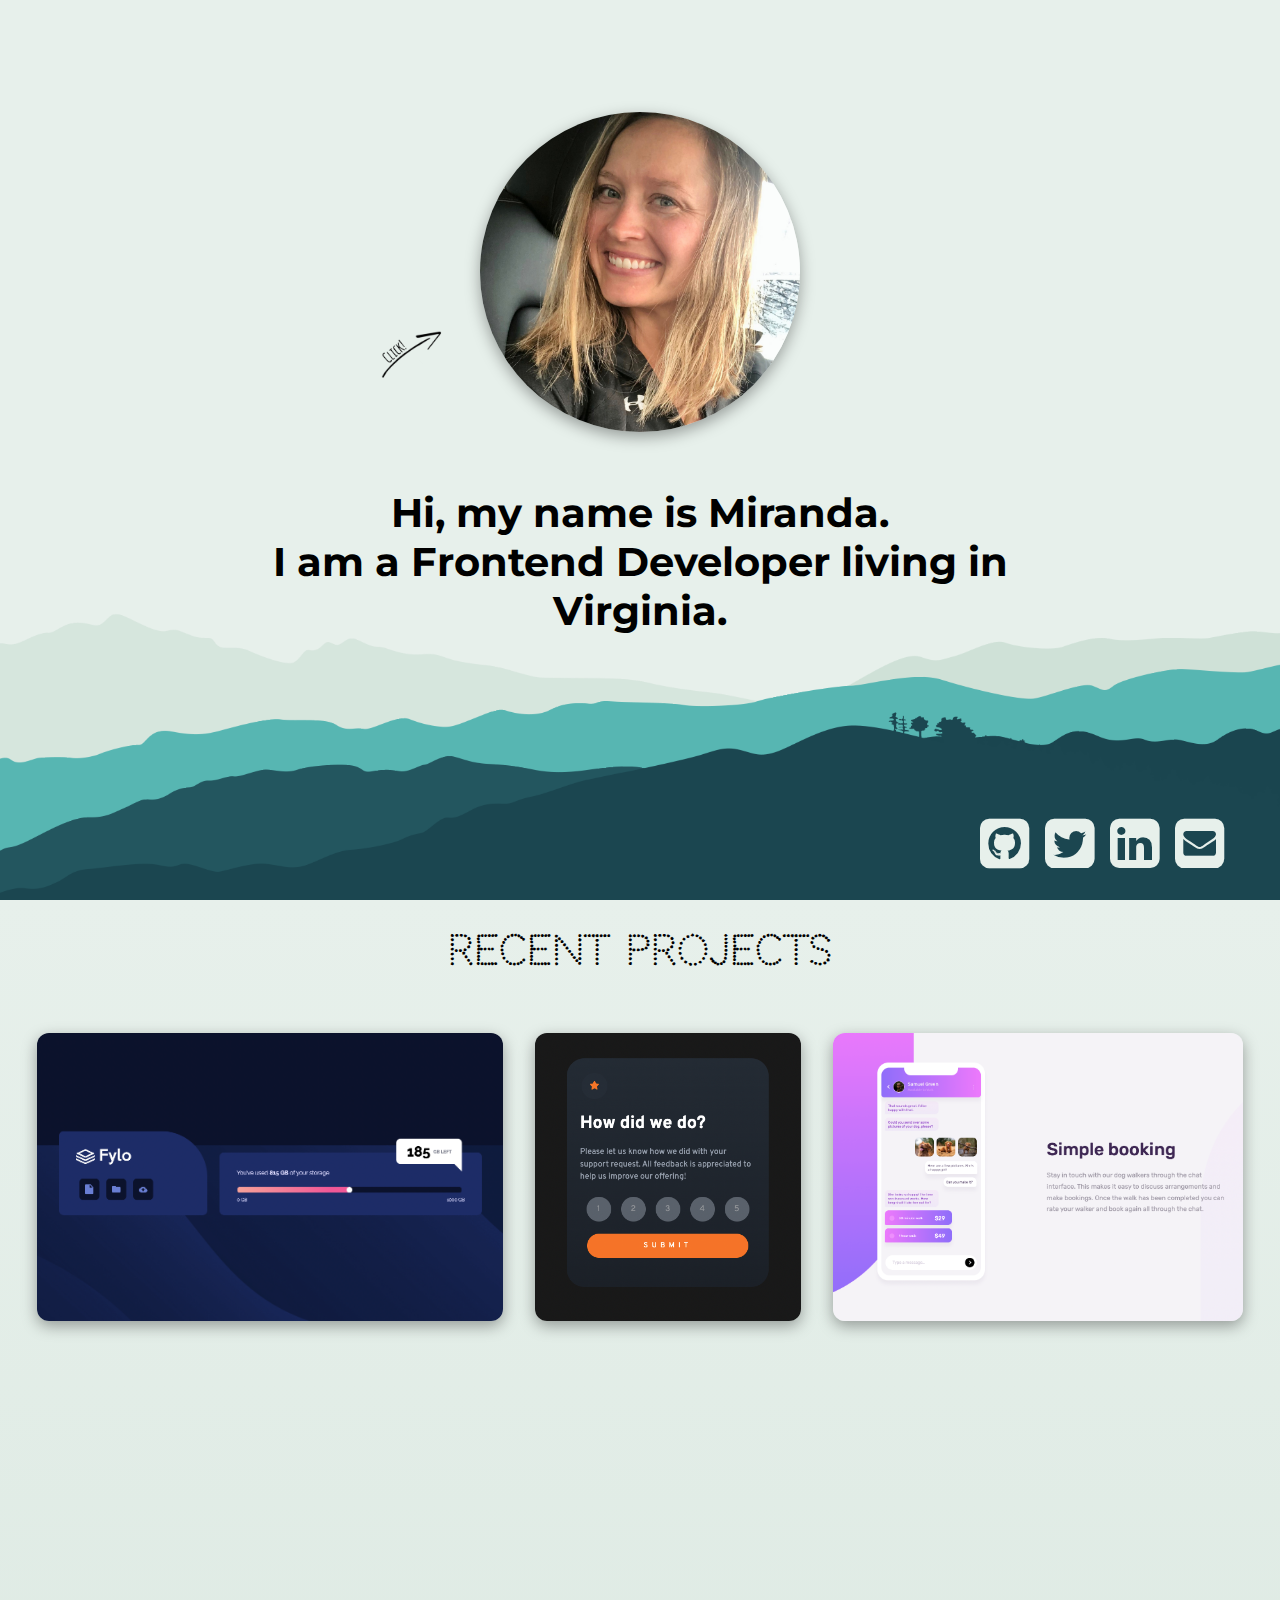
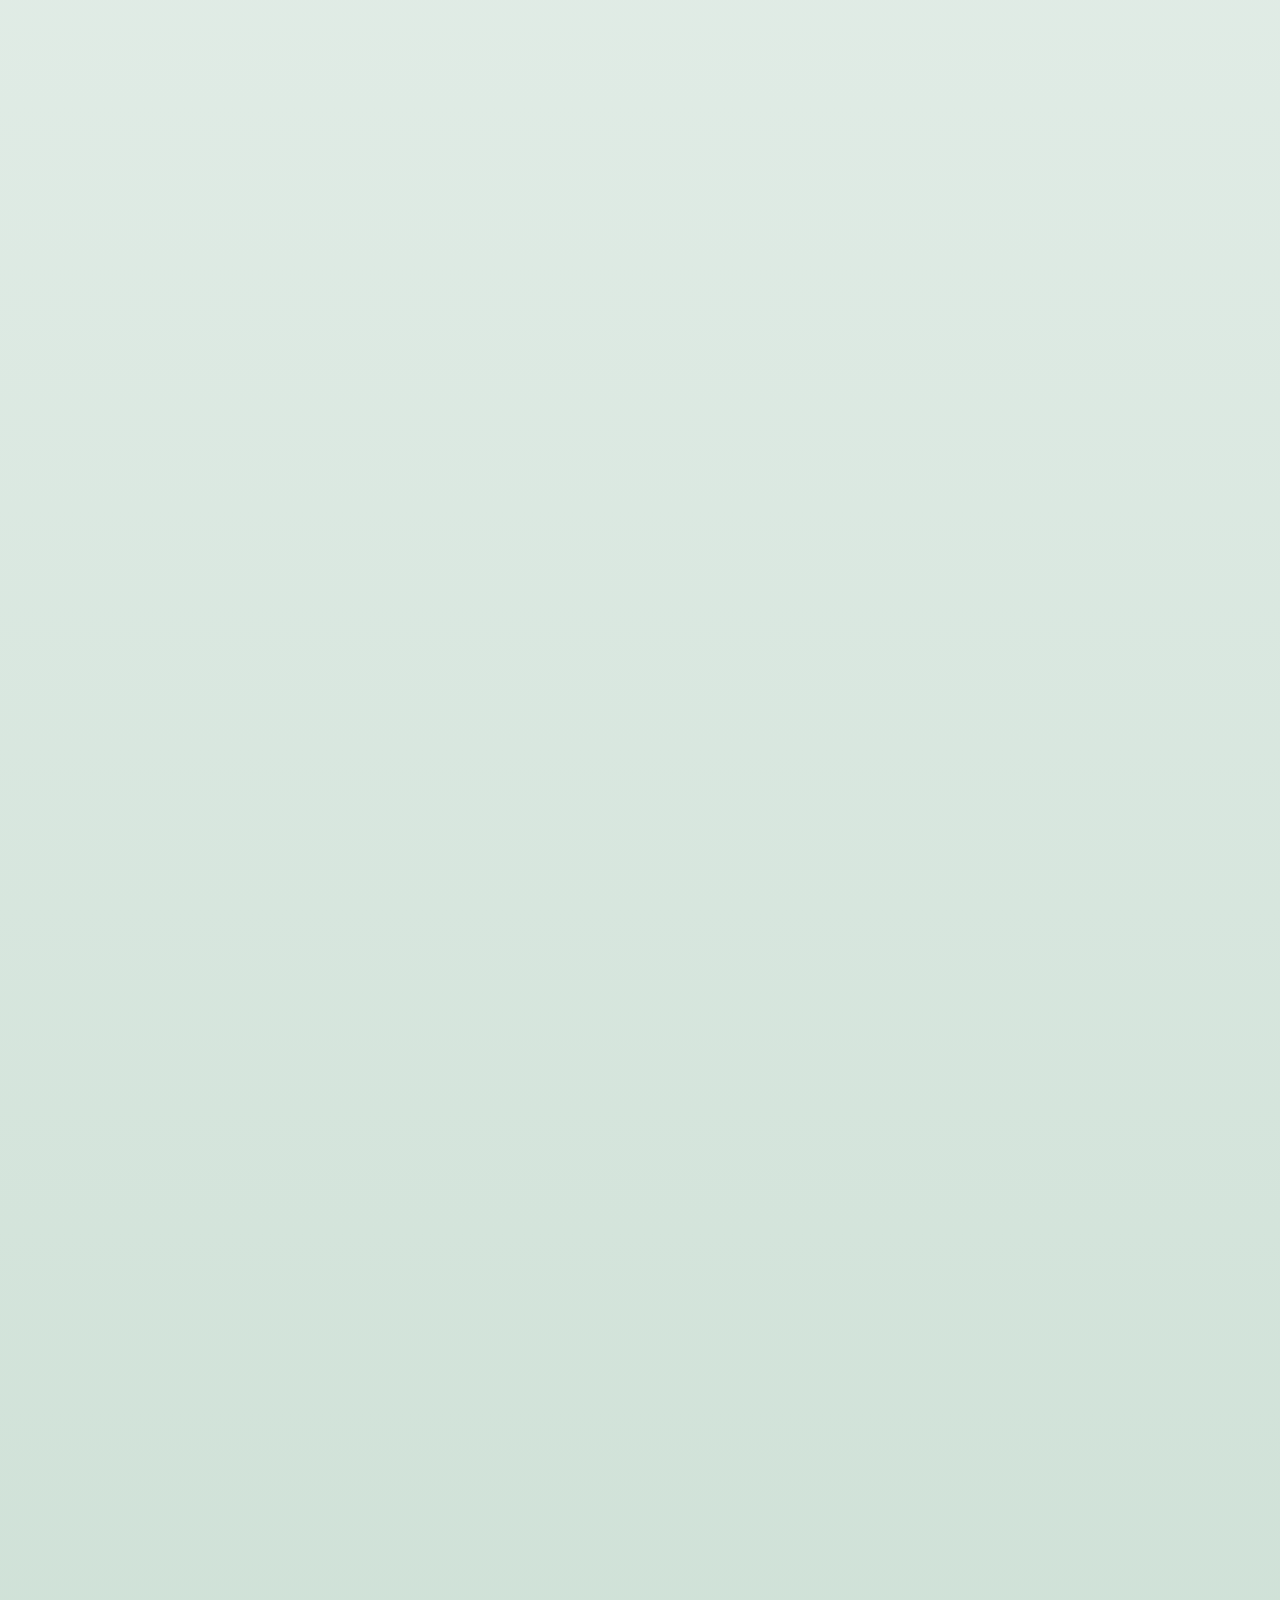
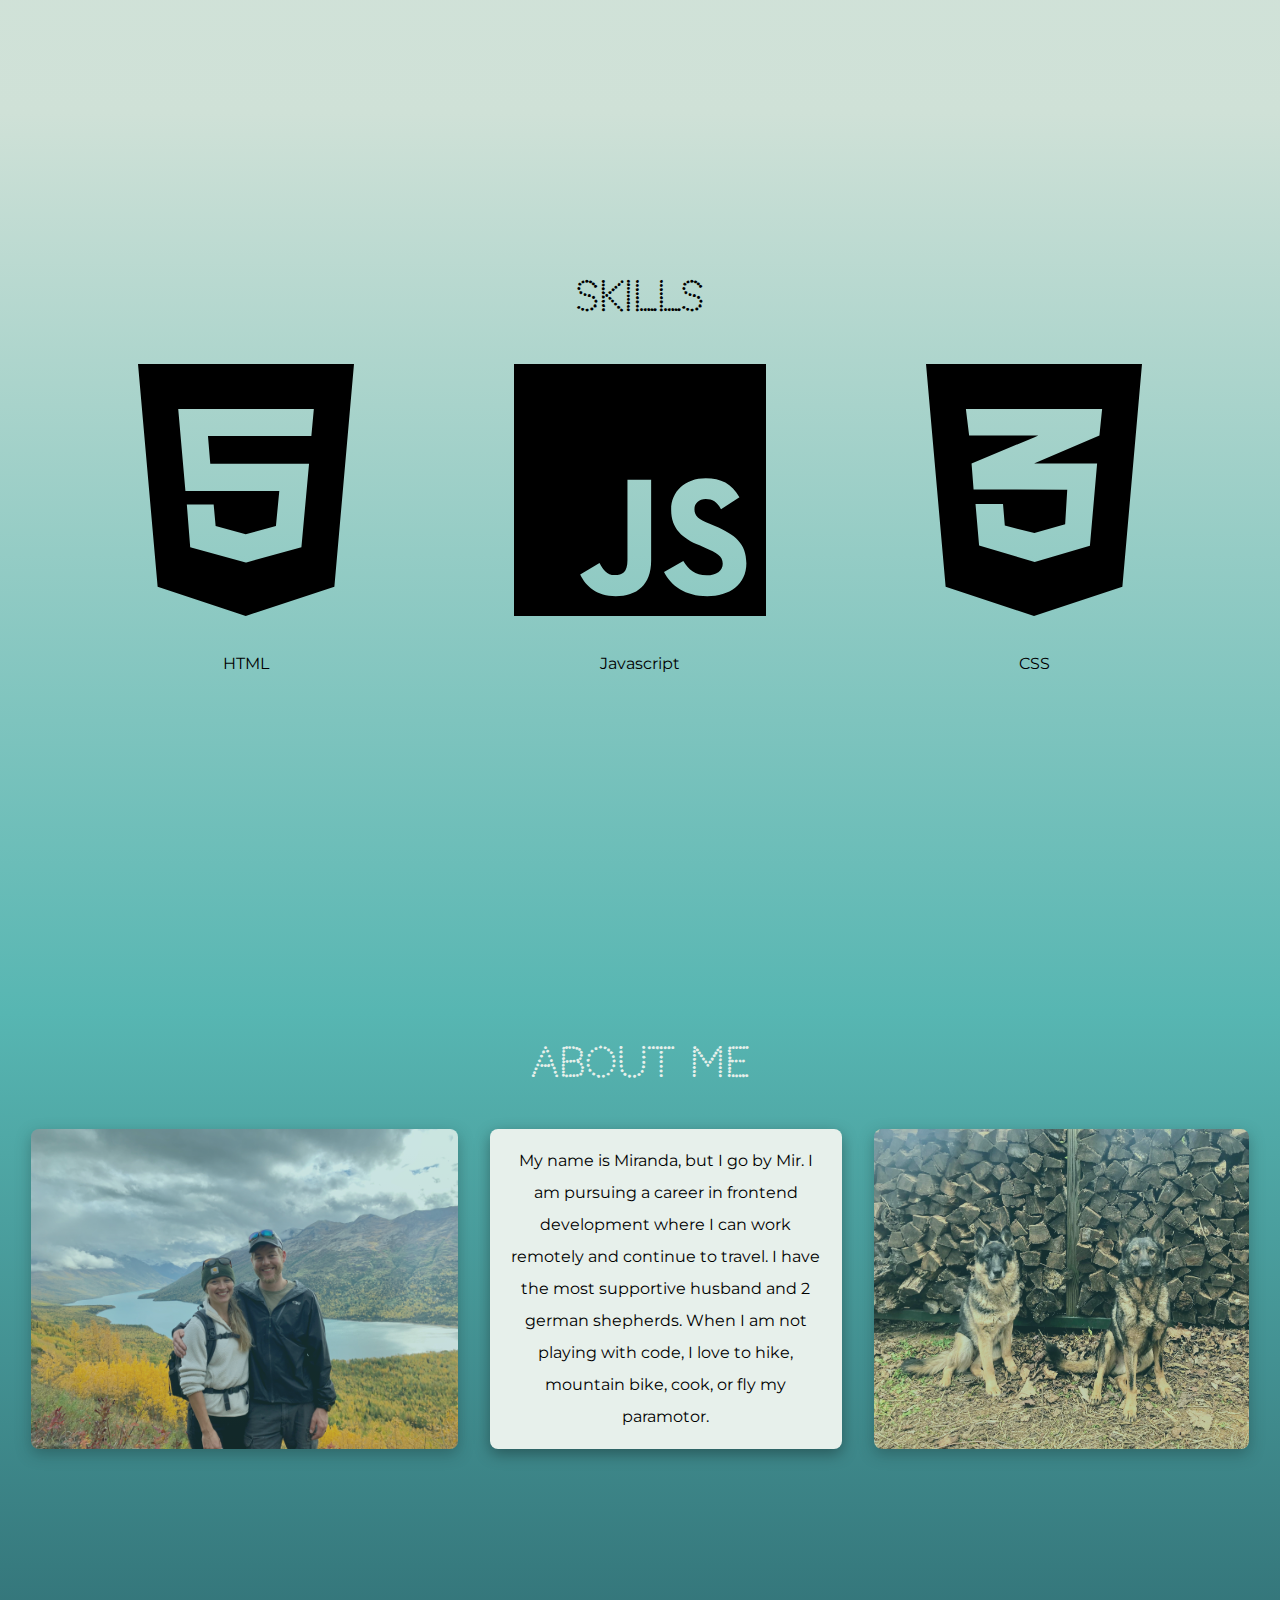
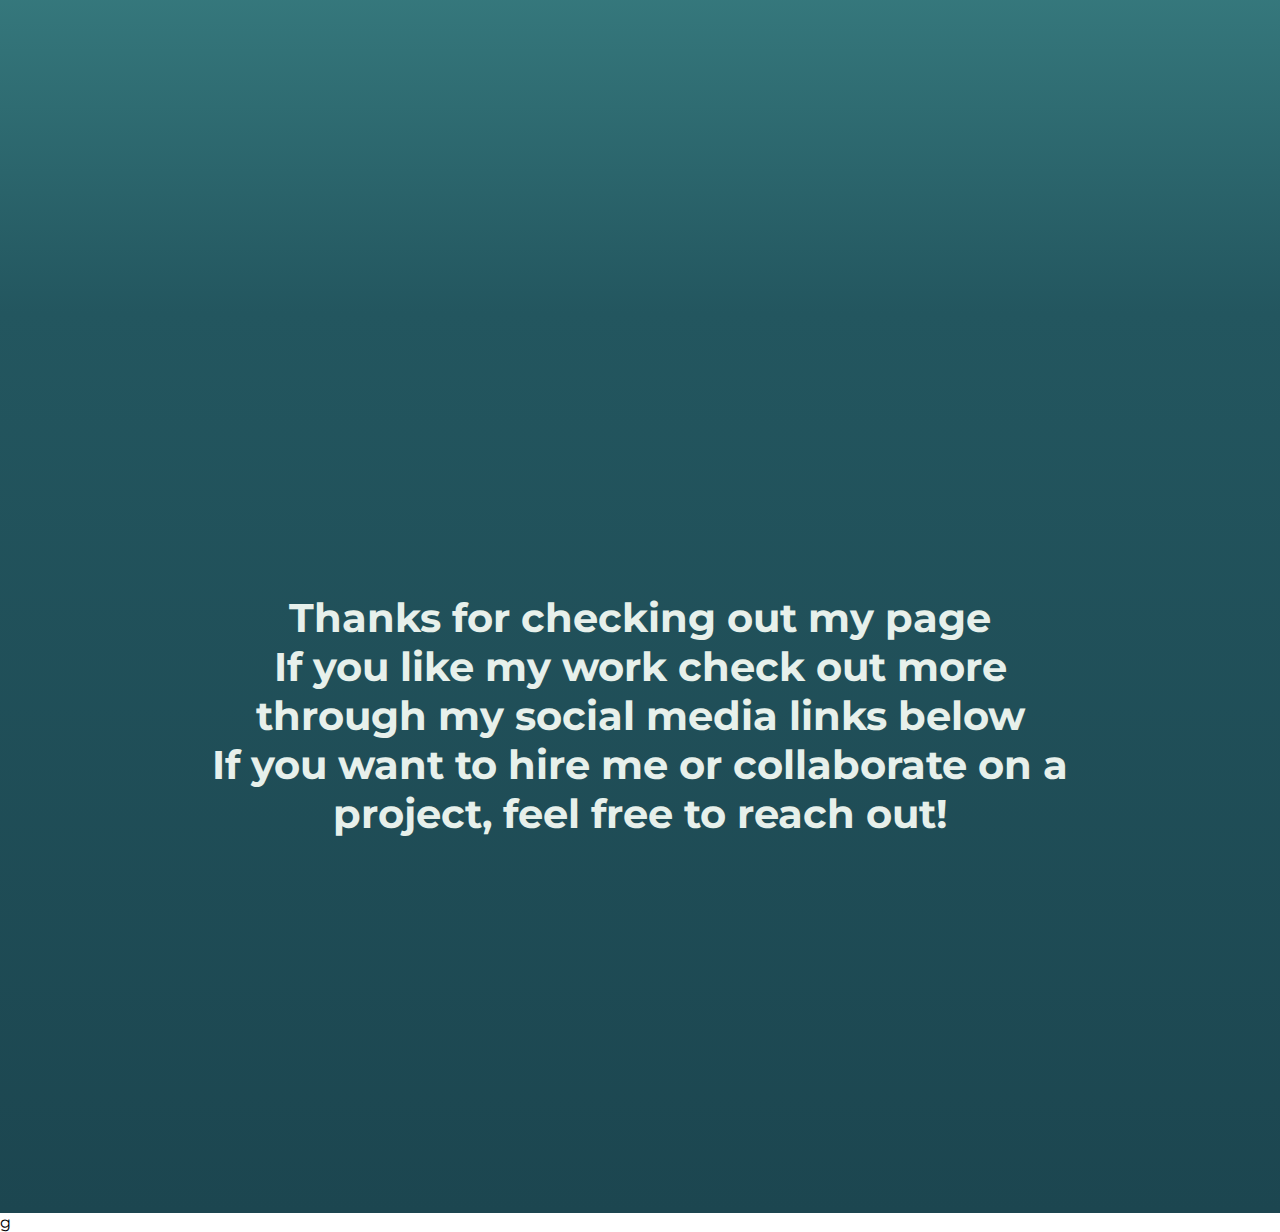
==== commit f5aad48a: "test" ====
--- a/index.html
+++ b/index.html
@@ -68,7 +68,7 @@
 					/></a>
 				</section>
 				<section id="second-2">
-					<a
+					<!-- <a
 						href="https://mirthomasson.github.io/Profile-Card-Component/"
 						target="_blank"
 						><img src="./images/p-4.png" alt="project 4"
@@ -82,7 +82,7 @@
 						href="https://mirthomasson.github.io/QR-Code-Component/"
 						target="_blank"
 						><img src="./images/p-6.png" alt="project 6"
-					/></a>
+					/></a> -->
 				</section>
 			</div>
 			<section id="third">
--- a/styles.css
+++ b/styles.css
@@ -6,6 +6,7 @@
   width: 100%;
   margin: 0;
   padding: 0;
+  overflow-x: hidden;
 }
 
 body {
@@ -319,14 +320,20 @@
 
 /* ----------Mobile View---------- */
 
-@media screen and (max-width: 375px) {
+@media only screen and (max-width: 375px) and (max-width: 767px)   {
  
-  .section {
+  html {
+    scroll-snap-type: none;
+    scroll-behavior: smooth;
+  }
+  
+
+  #first {
     height: 150vh;
   }
 
   #myImage {
-    height: 15em;
+    height: 14em;
     left: -3.5em;
     position: relative;
   }
@@ -339,14 +346,17 @@
 
   .stage h1 {
     position: relative;
-    left: -1.95em;
-    font-size: 1.75em;
-    width: 12em;
+    left: -2.5em;
+    top: -2em;
+    font-size: 1.4em;
+    width: 15em;
   }
 
   .down-arrow {
     position: relative;
-    left: -.85em;
+    left: -1.1em;
+    top: -.75em;
+    font-size: 3em;
   }
 
   #project-container h1 {
@@ -354,11 +364,12 @@
   }
 
   #project-container img {
-    height: 12em;
+    width: 12em;
+    height: auto;
   }
 
   #third {
-    height: 150vh;
+    height: 250vh;
   }
 
   .skills-container svg {
@@ -377,20 +388,21 @@
     flex-direction: column;
   }
 
-  #fifth h1 {
-    font-size: 2em;
-    width: 10em;
-    position: relative;
-    left: -4.25em;
-  }
-
-  #fifth {
-    height: 60em;
-  }
-
   .about p {
     width: 18em
   }
+
+  #fifth h1 {
+    font-size: 1.5em;
+    width: 13em;
+    position: relative;
+    left: -3.75em;
+  }
+
+  #fifth {
+    height: 50em;
+  }
+
 
   .footer-background {
     height: 200px;
@@ -400,5 +412,28 @@
     left: -4em;
     bottom: -7em;
   }
+
+  #social_icon_footer .social {
+    -webkit-transform: scale(1.1)
+  }
  
-
+  @media only screen and (max-width: 414px)  {
+/*   
+    #container {
+    width: 58vh;
+   }
+
+   #myImage {
+    height: 18em;
+    left: -3.5em;
+    position: relative;
+  }
+
+   .arrow-img {
+    height: 2em;
+    bottom: 10em;
+    right: 12em;
+  } */
+  
+      
+  }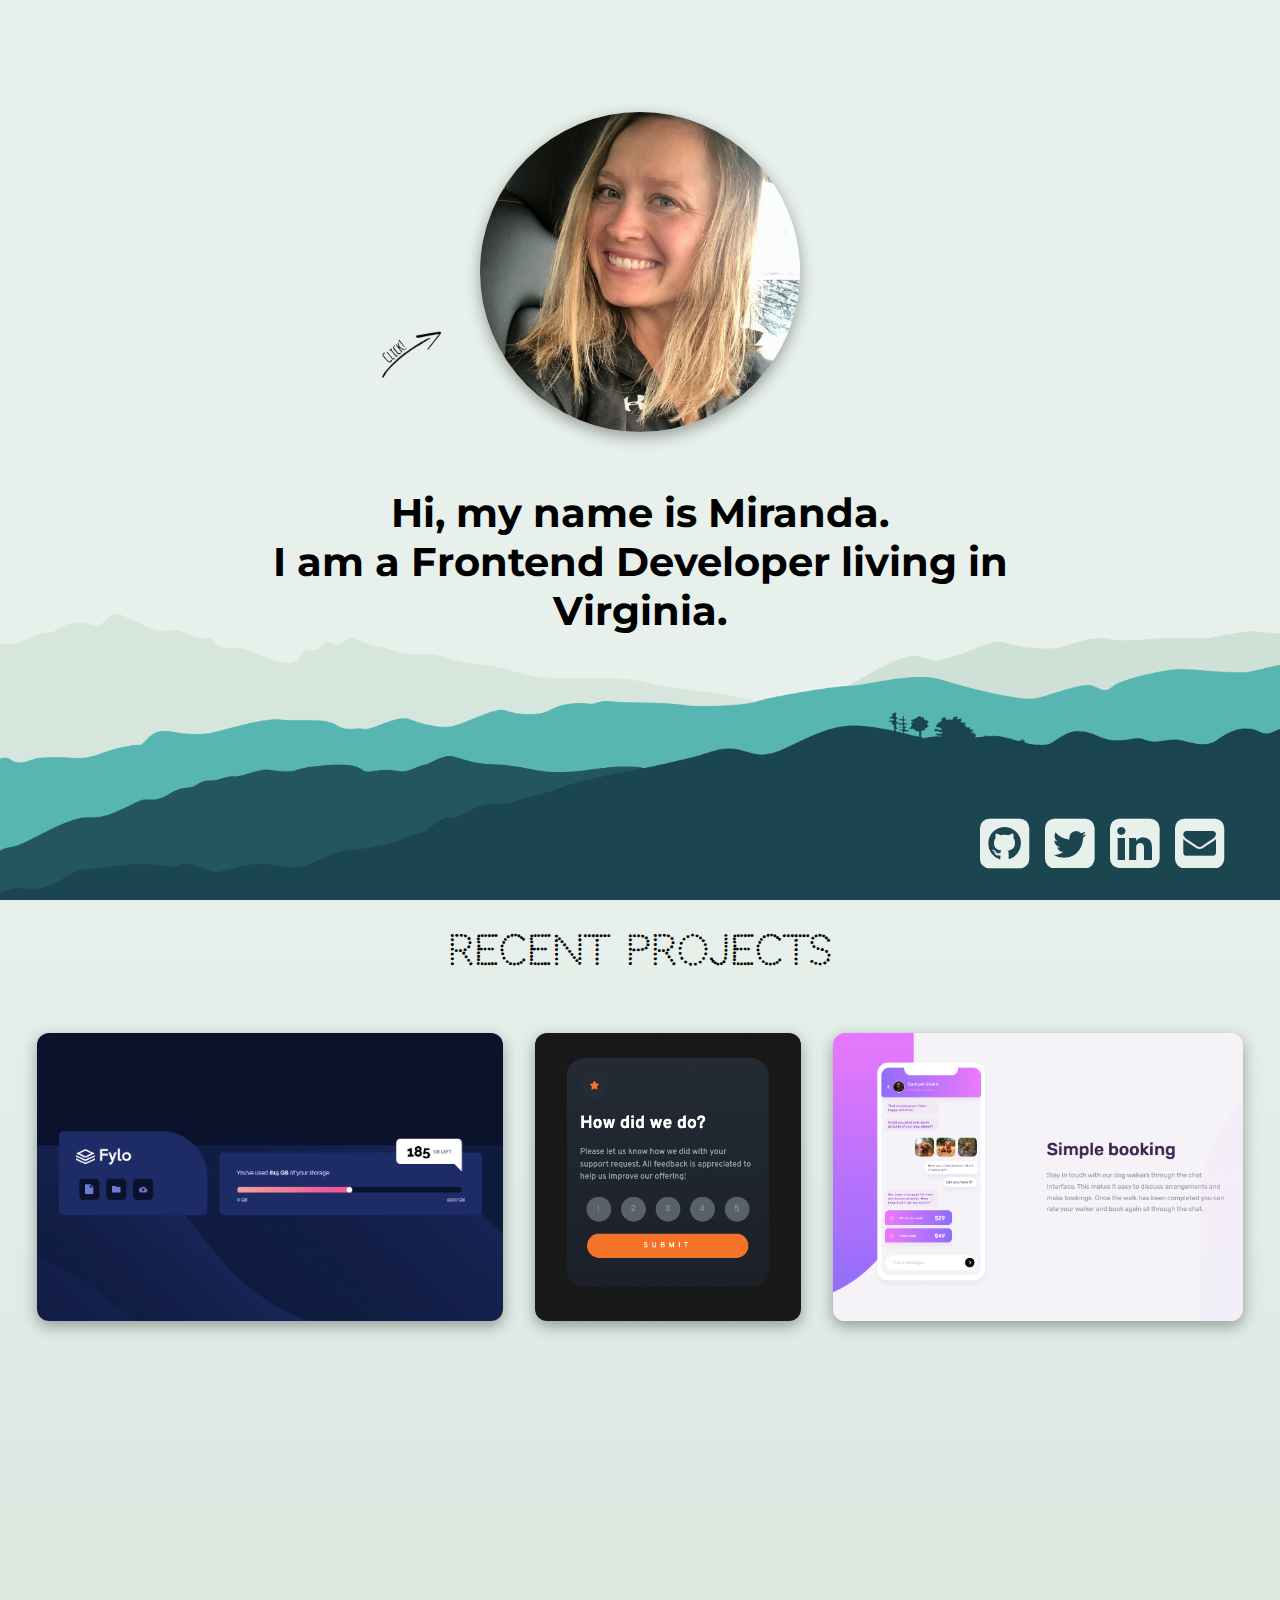
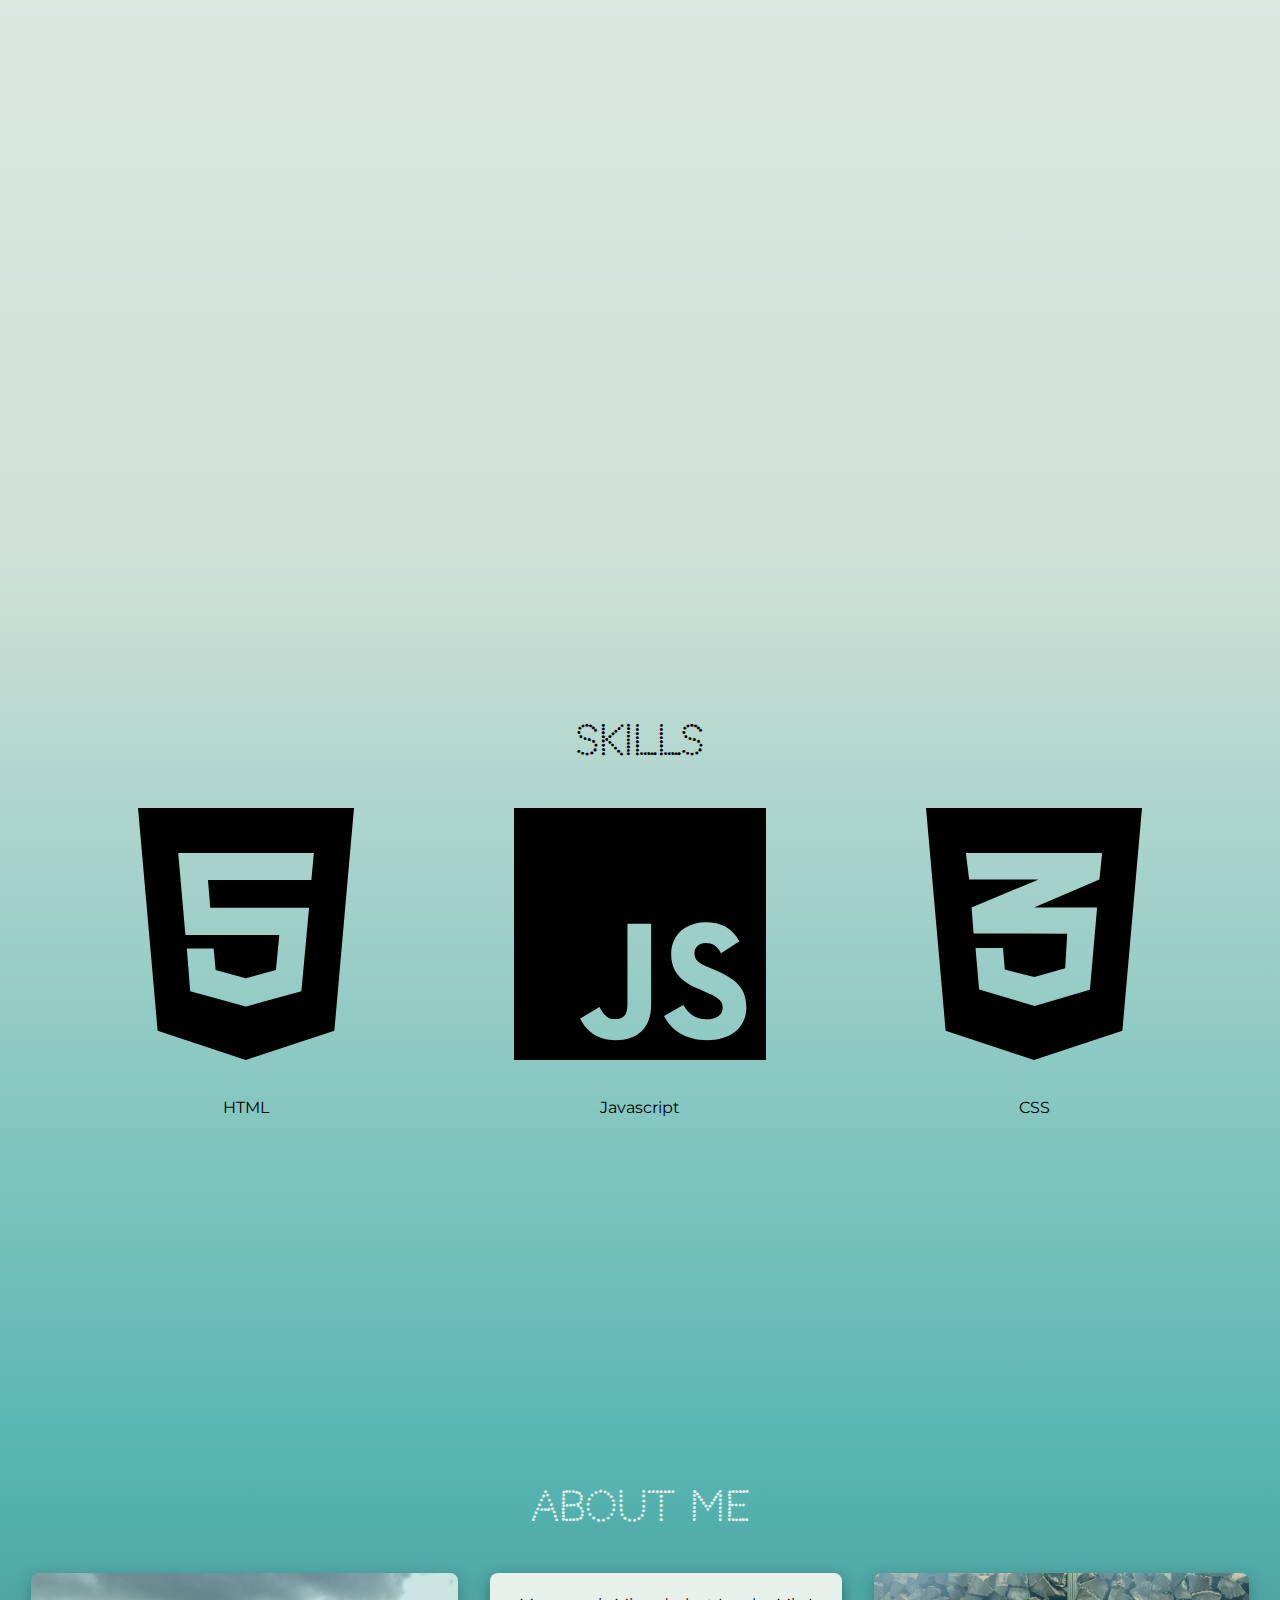
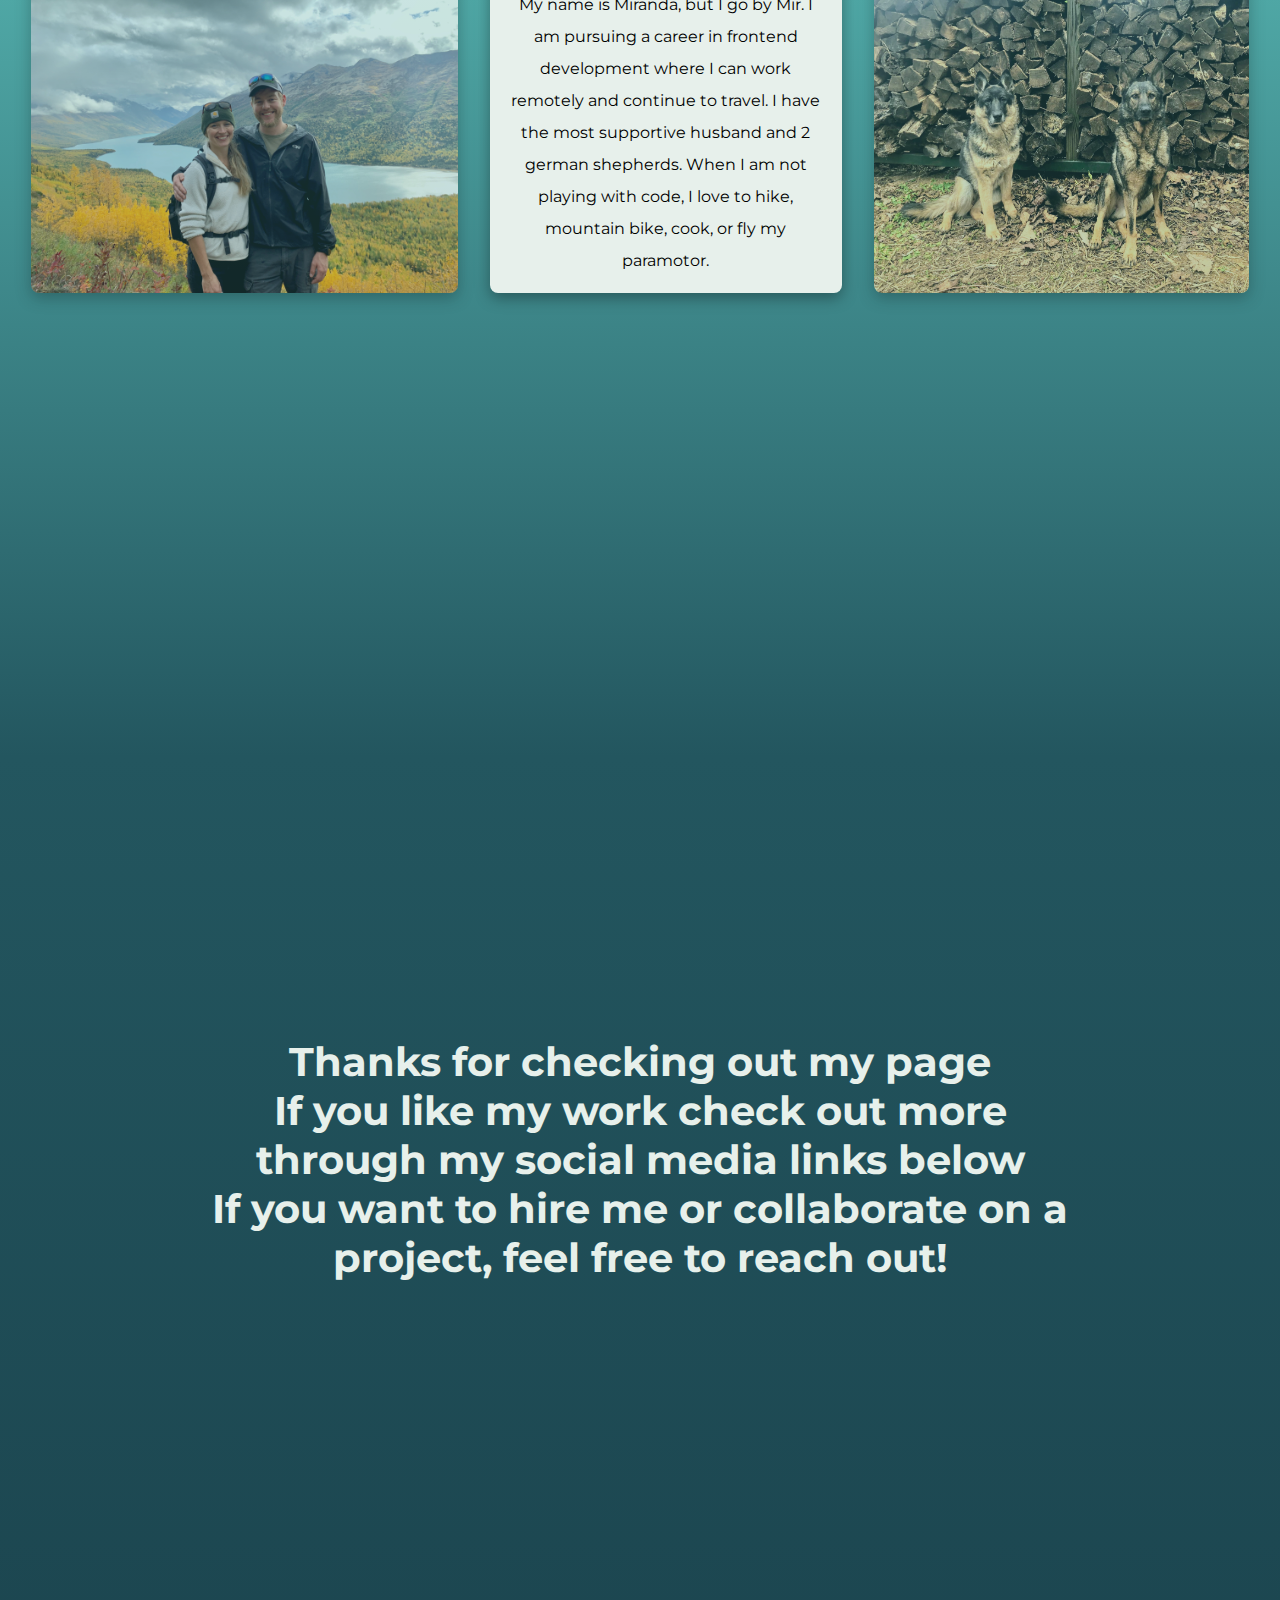
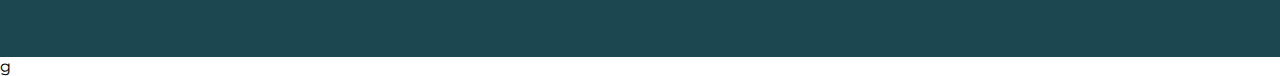
==== commit 6168e311: "iphone 8 update-2" ====
--- a/index.html
+++ b/index.html
@@ -67,8 +67,8 @@
 						><img src="./images/p-3.png" alt="project 3"
 					/></a>
 				</section>
-				<section id="second-2">
-					<!-- <a
+				<!-- <section id="second-2">
+					<a
 						href="https://mirthomasson.github.io/Profile-Card-Component/"
 						target="_blank"
 						><img src="./images/p-4.png" alt="project 4"
@@ -82,8 +82,8 @@
 						href="https://mirthomasson.github.io/QR-Code-Component/"
 						target="_blank"
 						><img src="./images/p-6.png" alt="project 6"
-					/></a> -->
-				</section>
+					/></a>
+				</section> -->
 			</div>
 			<section id="third">
 				<h1>Skills</h1>
--- a/styles.css
+++ b/styles.css
@@ -327,13 +327,18 @@
     scroll-behavior: smooth;
   }
   
+  .container {
+    display: flex;
+    align-items: center;
+    justify-content: center;
+  }
 
   #first {
-    height: 150vh;
+    height: 100vh;
   }
 
   #myImage {
-    height: 14em;
+    height: 13em;
     left: -3.5em;
     position: relative;
   }
@@ -341,14 +346,14 @@
   .arrow-img {
     height: 6em;
     bottom: 4em;
-    right: 12em;
+    right: 11em;
   }
 
   .stage h1 {
     position: relative;
-    left: -2.5em;
-    top: -2em;
-    font-size: 1.4em;
+    left: -3em;
+    top: -2.75em;
+    font-size: 1.2em;
     width: 15em;
   }
 
@@ -364,8 +369,12 @@
   }
 
   #project-container img {
-    width: 12em;
+    width: 14em;
     height: auto;
+  }
+
+  #second {
+    height: 100vh;
   }
 
   #third {
@@ -373,15 +382,16 @@
   }
 
   .skills-container svg {
-    height: 10em;
+    height: 12em;
   }  
   
   #fourth {
-    height: 120vh;
+    height: 200vh;
   }
 
   #fourth img {
-    height: 15em;
+    width: 20em;
+    height: auto;
   }
 
   .about {
@@ -405,16 +415,20 @@
 
 
   .footer-background {
-    height: 200px;
+    height: 150px;
   }
 
   #social_icon_footer {
-    left: -4em;
-    bottom: -7em;
+    left: -2em;
+    bottom: -5.5em;
   }
 
   #social_icon_footer .social {
-    -webkit-transform: scale(1.1)
+    -webkit-transform: scale(.8)
+  }
+
+  #social_icon_footer a {
+    margin: -.5em;
   }
  
   @media only screen and (max-width: 414px)  {
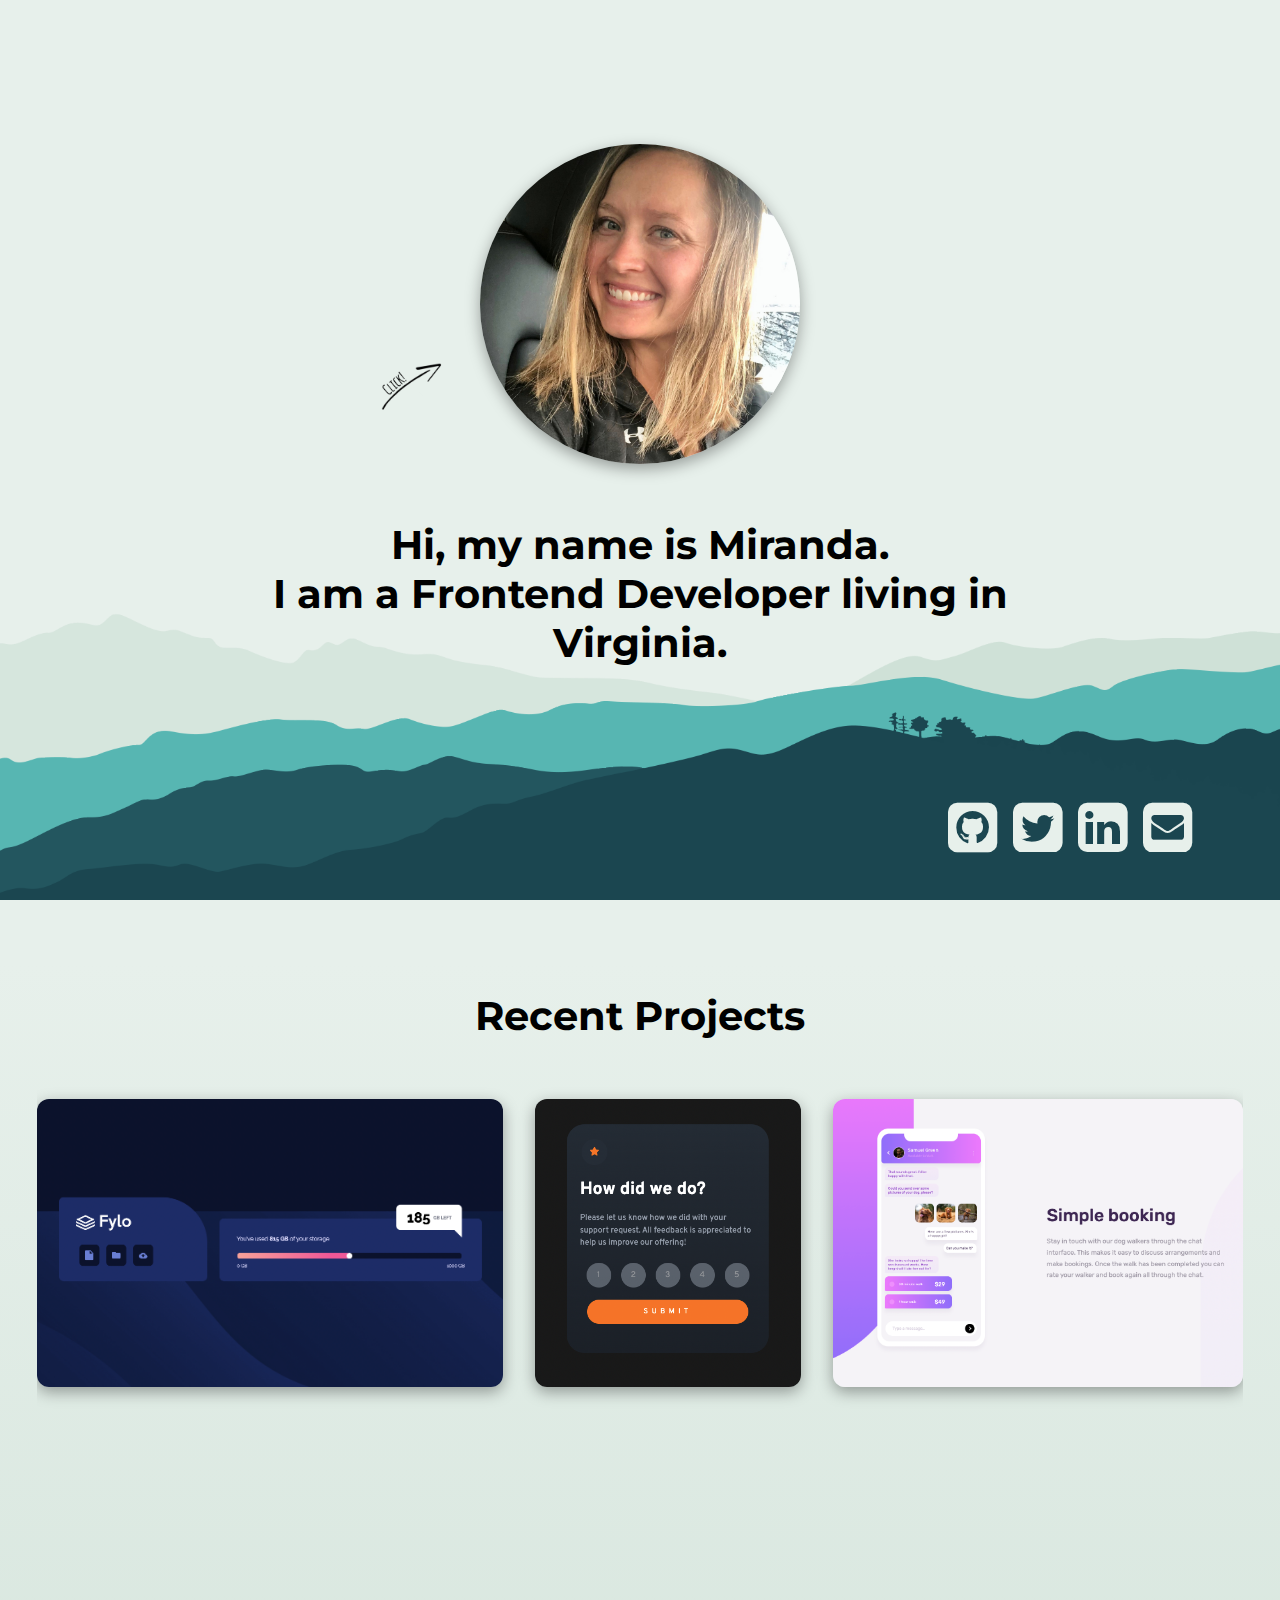
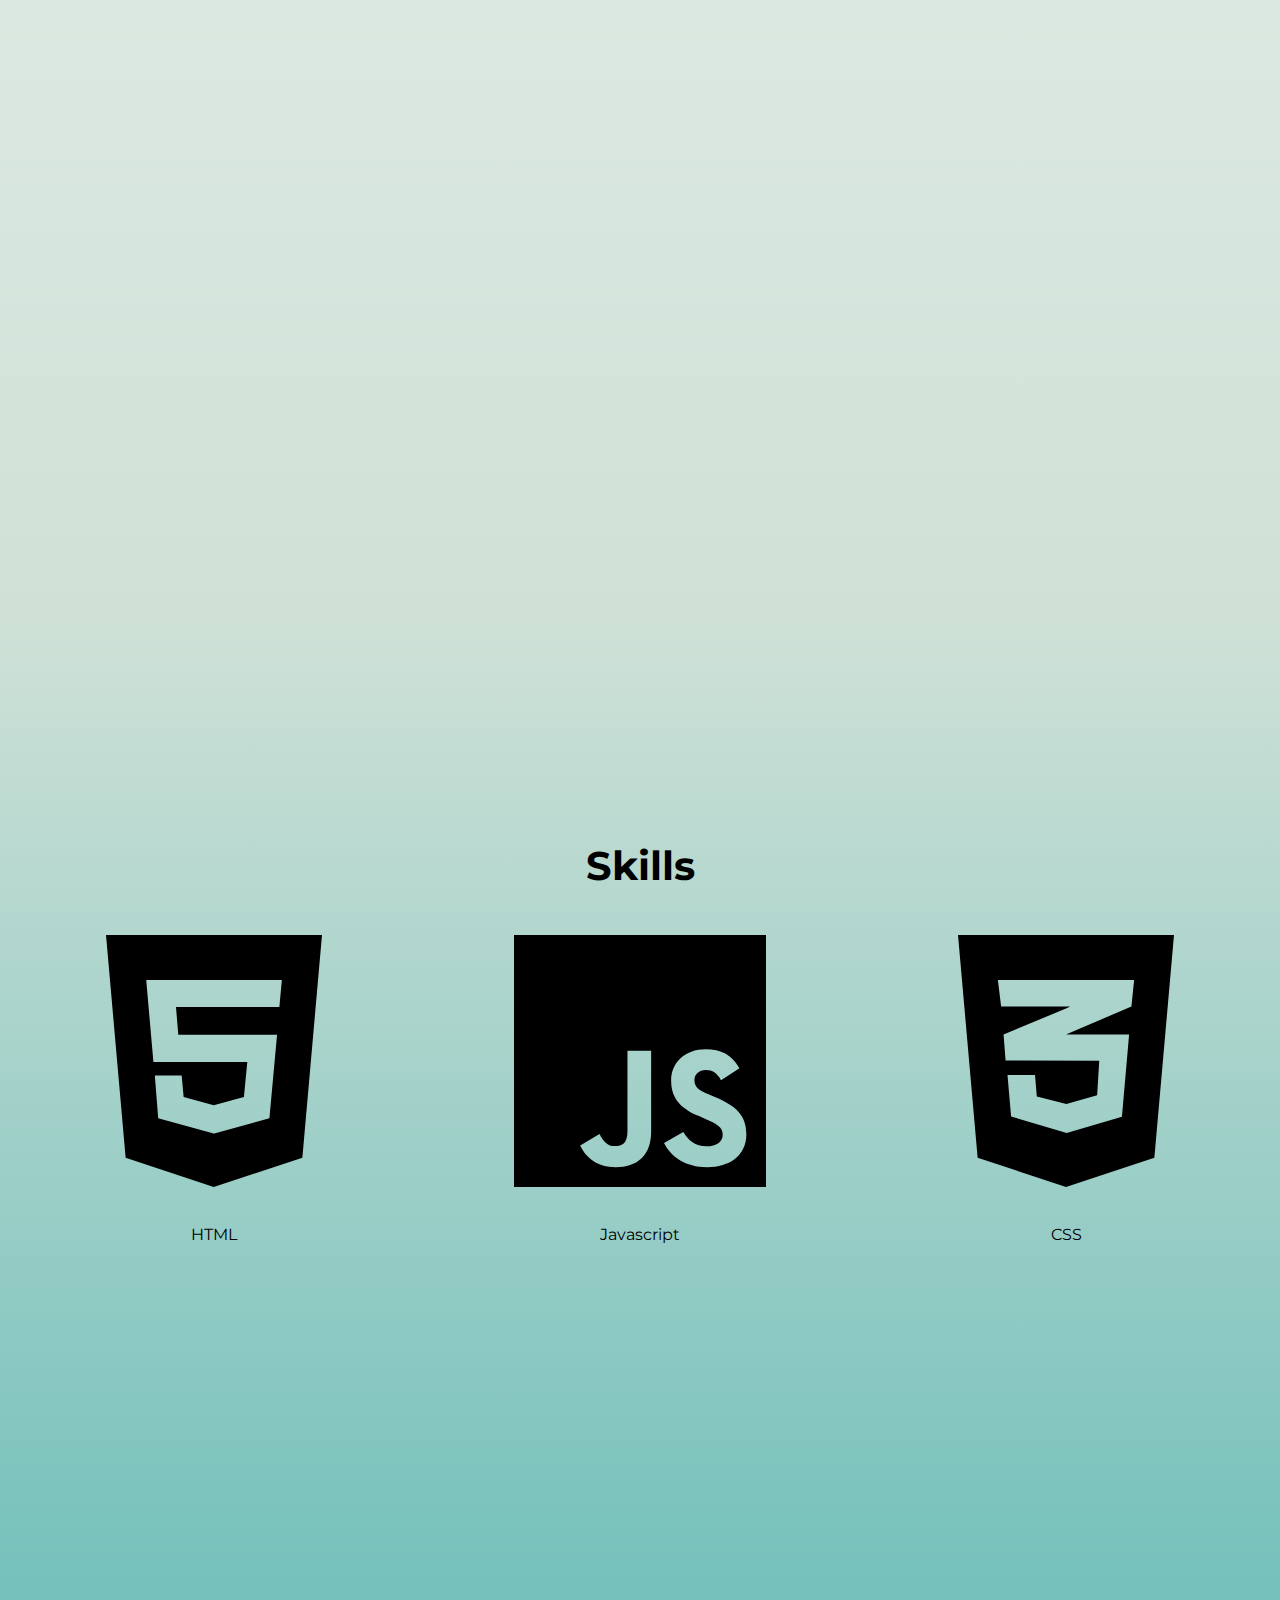
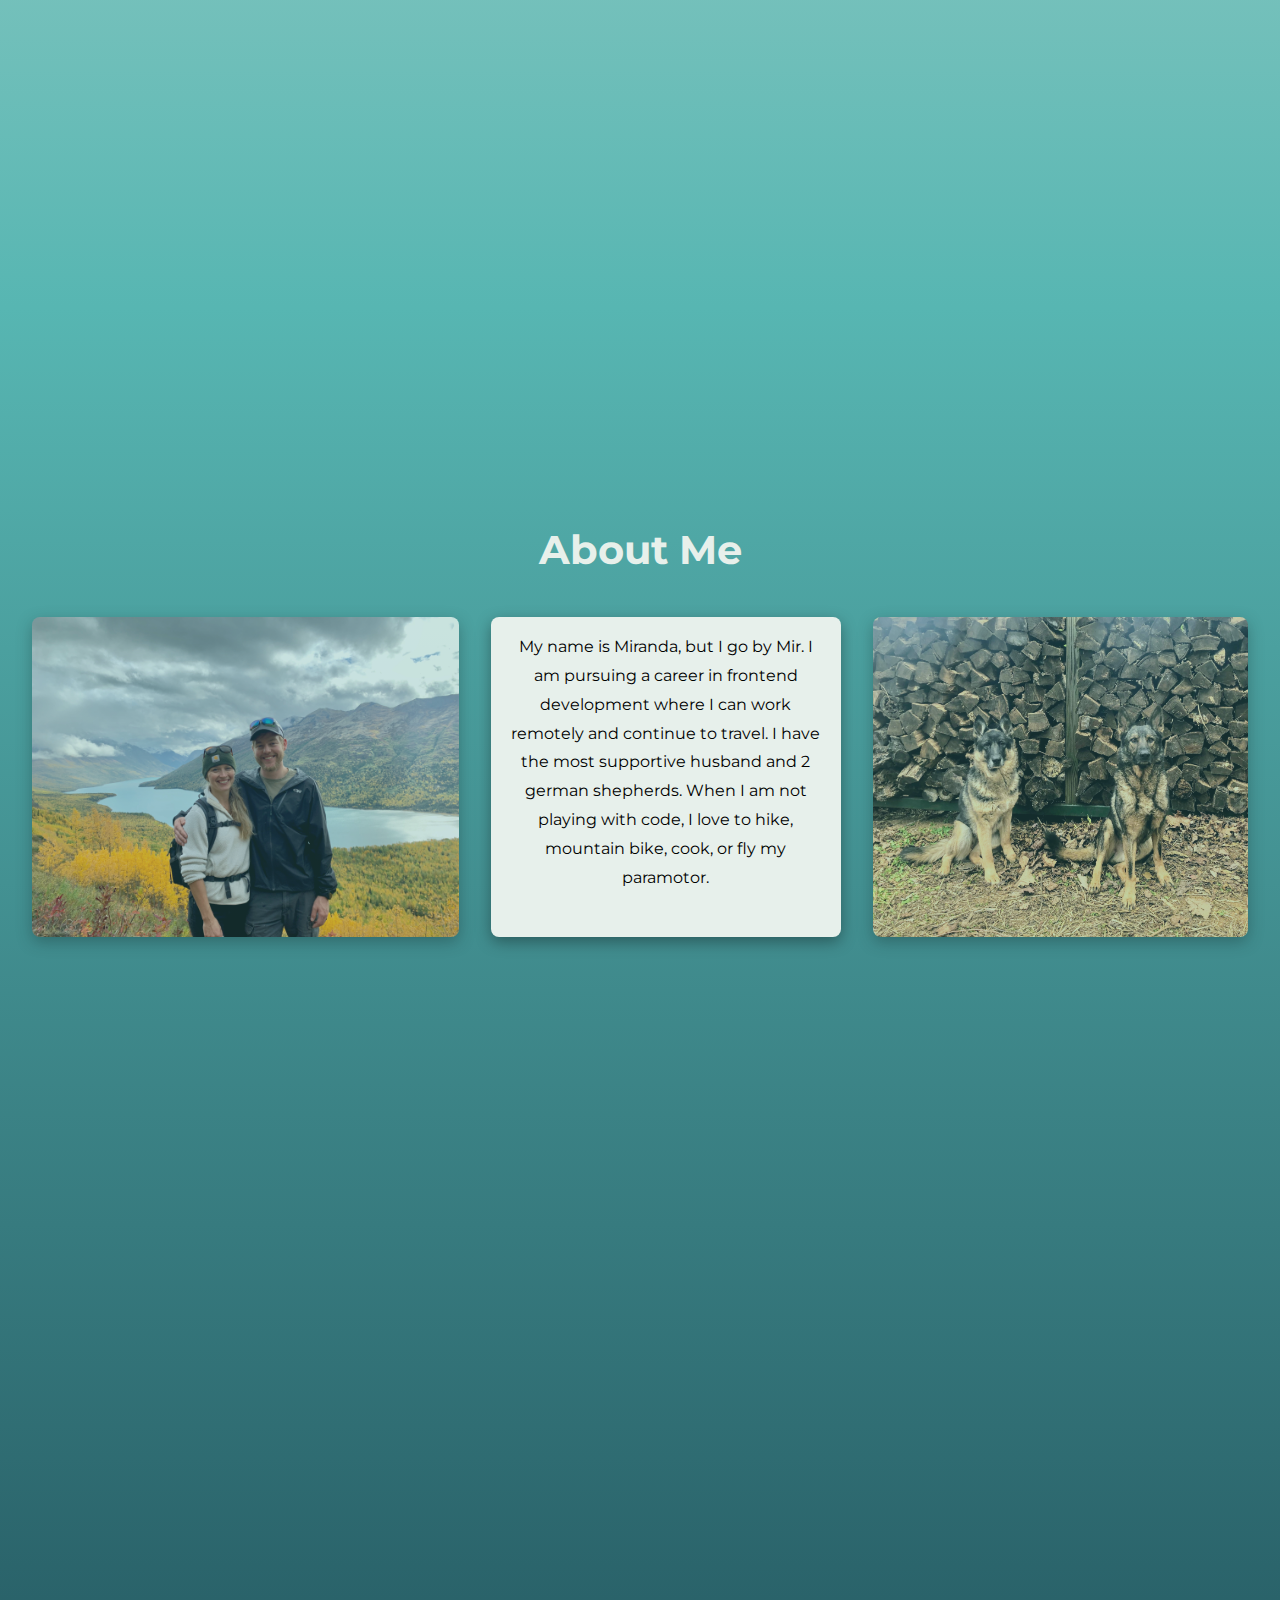
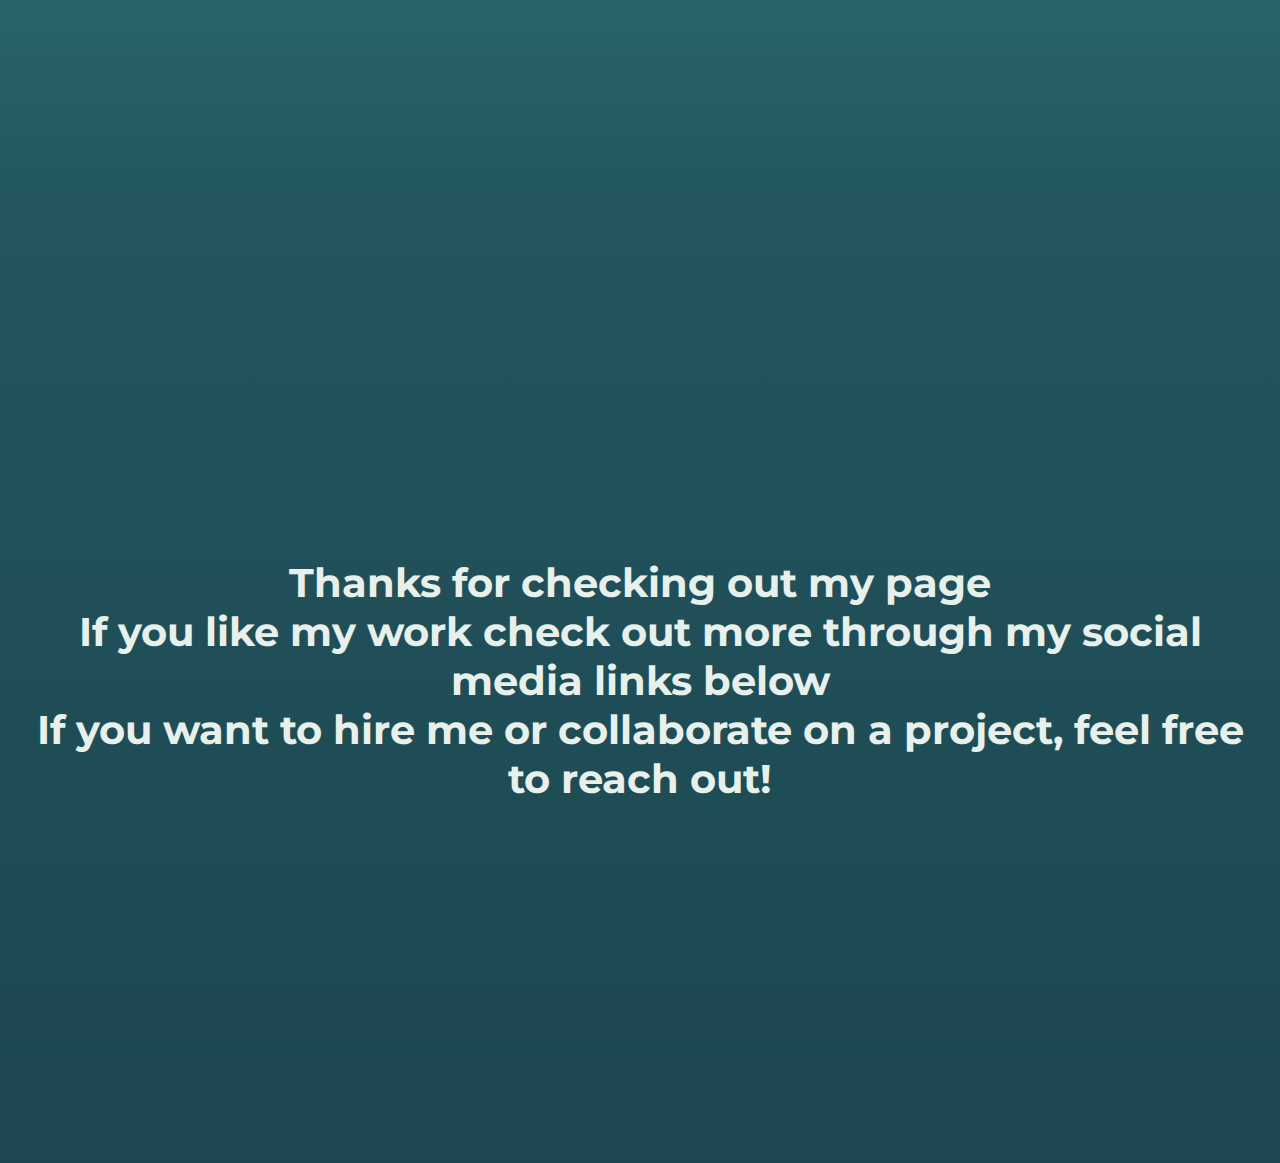
==== commit 7bff1e52: "over iphone8 viewport" ====
--- a/index.html
+++ b/index.html
@@ -27,7 +27,6 @@
 		<title>Miranda Thomasson</title>
 	</head>
 	<body>
-		<div id="container">
 			<section id="first">
 				<div class="stage">
 					<img
@@ -46,8 +45,8 @@
 						Virginia.
 					</h1>
 					<a href="#project-container" class="down-arrow bounce-2">&#8964;</a>
-				</div>
 			</section>
+		</div>
 			<div id="project-container">
 				<h1>Recent Projects</h1>
 				<section id="second">
@@ -154,6 +153,6 @@
 				</section>
 			</footer>
 		</div>
-		<script src="script.js"></script>g
+		<script src="script.js"></script>
 	</body>
 </html>
--- a/styles.css
+++ b/styles.css
@@ -3,28 +3,22 @@
   box-sizing: border-box;
   scroll-snap-type: mandatory;
   scroll-snap-type: y mandatory;
-  width: 100%;
-  margin: 0;
-  padding: 0;
-  overflow-x: hidden;
 }
 
 body {
   font-family: 'Montserrat', sans-serif;
   margin: 0;
   padding: 0;
-  height: 100%;
-  width: 100%;
 }
 
 section {
-  height: 100vh;
-  width: 100%;
   scroll-snap-align: start;
   text-align: center;
   position: relative;
   margin: 0;
-  padding: 0;
+  padding: 2em;
+  overflow: hidden;
+  height: 100vh;
 }
 
 /* ----------section-1---------- */
@@ -111,14 +105,12 @@
   flex-direction: column;
   align-items: center;
   justify-content: center;
-  font-family: 'Codystar', cursive;
   background: linear-gradient(to bottom, #E7F0EB, #CFE1D7);
   width: 100%;
 }
 
 #second {
   display: flex;
-  flex-wrap: wrap;
   align-items: top;
   justify-content: center;
   gap: 2em;
@@ -141,7 +133,6 @@
 
 #second-2 {
   display: flex;
-  flex-wrap: wrap;
   align-items: top;
   justify-content: center;
   gap: 2em;
@@ -168,25 +159,19 @@
 #third {
   background: linear-gradient(to bottom, #CFE1D7, #57B6B2);
   width: 100%;
-}
-
-#third h1 {
-  margin-top: 4em;
-  font-family: 'Codystar', cursive;
+  padding: 12em 0;
 }
 
 .skills-container {
   display: flex;
   flex-direction: row;
-  flex-wrap: wrap;
-  align-items: center;
-  justify-content: center;
-  gap: 10em;
+  align-items: center;
+  justify-content: center;
+  gap: 12em;
 }
 
 .skills-container svg {
   height: 18em;
-  width: 100%;
 }
 
 .skills-container svg:hover {
@@ -198,12 +183,12 @@
 /* ----------section-4---------- */
 #fourth {
   background: linear-gradient(to bottom, #57B6B2, #23565F);
-  width: 100%;
+  padding-top: 12em;
+  padding-bottom: 25em;
 }
 
 #fourth h1 {
   color: #E7F0EB;
-  font-family: 'Codystar', cursive;
 }
 
 #fourth img {
@@ -229,12 +214,14 @@
 
 .about p {
   width: 20em;
+  height: 18em;
   background-color: #E7F0EB;
   border-radius: .5em;
   box-shadow: inset 0 0 0 0 #23565F, rgba(0, 0, 0, 0.35) 0px 5px 15px;
   padding: 1em;
-  line-height: 2em;
+  line-height: 1.8em;
   transition: color .3s ease-in-out, box-shadow .3s ease-in-out;
+  font-size: 1em;
 }
 
 .about p:hover {
@@ -246,13 +233,13 @@
 
 #fifth {
   background: linear-gradient(to bottom, #23565F, #1c4650);
-  width: 100%;
+  display: flex;
+  align-items: center;
+  justify-content: center;
 }
 
 #fifth h1 {
   color: #E7F0EB;
-  font-family: 'Montserrat', sans-serif;
-  margin: 7em 5em;
 
 }
 
@@ -277,11 +264,11 @@
   display: flex;
   justify-content: end;
   left: -3em;
-  bottom: -13em;
+  bottom: -10em;
+  position: relative;
 }
 
 #social_icon_footer a {
-  position: relative;
   color: #E7F0EB;
   padding: 12px;
 }
@@ -320,48 +307,39 @@
 
 /* ----------Mobile View---------- */
 
-@media only screen and (max-width: 375px) and (max-width: 767px)   {
+@media only screen and (min-width: 375px) and (max-width: 767px)   {
  
   html {
     scroll-snap-type: none;
     scroll-behavior: smooth;
   }
-  
-  .container {
+
+  #first {
+    height: 100vh;
     display: flex;
     align-items: center;
     justify-content: center;
   }
 
-  #first {
-    height: 100vh;
-  }
-
   #myImage {
     height: 13em;
-    left: -3.5em;
-    position: relative;
   }
 
   .arrow-img {
-    height: 6em;
+    height: 5em;
     bottom: 4em;
-    right: 11em;
+    right: 7.6em;
   }
 
   .stage h1 {
-    position: relative;
-    left: -3em;
-    top: -2.75em;
     font-size: 1.2em;
     width: 15em;
+    margin-top: -2.5em;
   }
 
   .down-arrow {
-    position: relative;
-    left: -1.1em;
-    top: -.75em;
-    font-size: 3em;
+    font-size: 2em;
+    margin: 1em;
   }
 
   #project-container h1 {
@@ -374,20 +352,18 @@
   }
 
   #second {
-    height: 100vh;
-  }
-
-  #third {
-    height: 250vh;
-  }
+    flex-direction: column;
+  }
+
+.skills-container {
+  flex-direction: column;
+  gap: 2em;
+  padding: 1em;
+}
 
   .skills-container svg {
-    height: 12em;
+    height: 10em;
   }  
-  
-  #fourth {
-    height: 200vh;
-  }
 
   #fourth img {
     width: 20em;
@@ -403,24 +379,16 @@
   }
 
   #fifth h1 {
-    font-size: 1.5em;
-    width: 13em;
-    position: relative;
-    left: -3.75em;
-  }
-
-  #fifth {
-    height: 50em;
-  }
-
+    font-size: 1em;
+  }
 
   .footer-background {
     height: 150px;
   }
 
   #social_icon_footer {
-    left: -2em;
-    bottom: -5.5em;
+    left: 1em;
+    bottom: -3.5em;
   }
 
   #social_icon_footer .social {
@@ -432,8 +400,8 @@
   }
  
   @media only screen and (max-width: 414px)  {
-/*   
-    #container {
+  
+    /* #container {
     width: 58vh;
    }
 
@@ -447,7 +415,7 @@
     height: 2em;
     bottom: 10em;
     right: 12em;
-  } */
-  
+  }
+   */
       
   }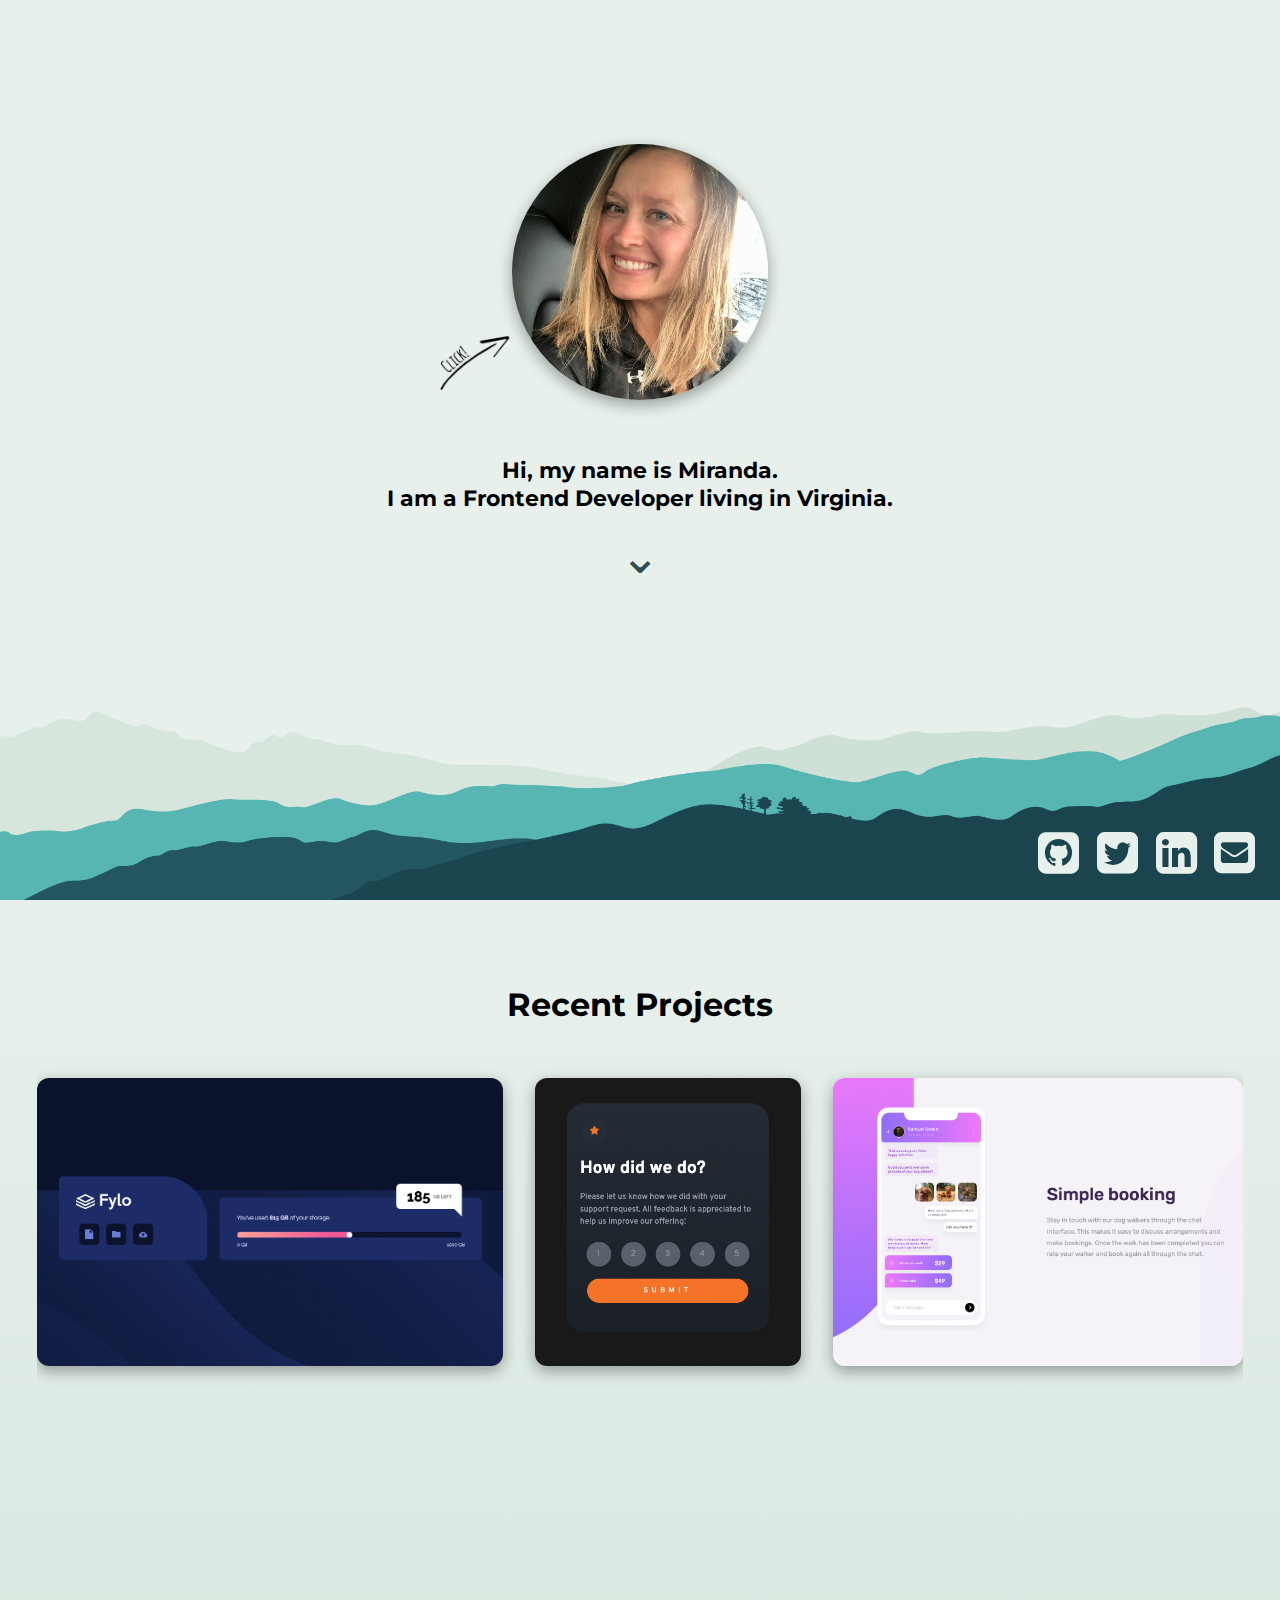
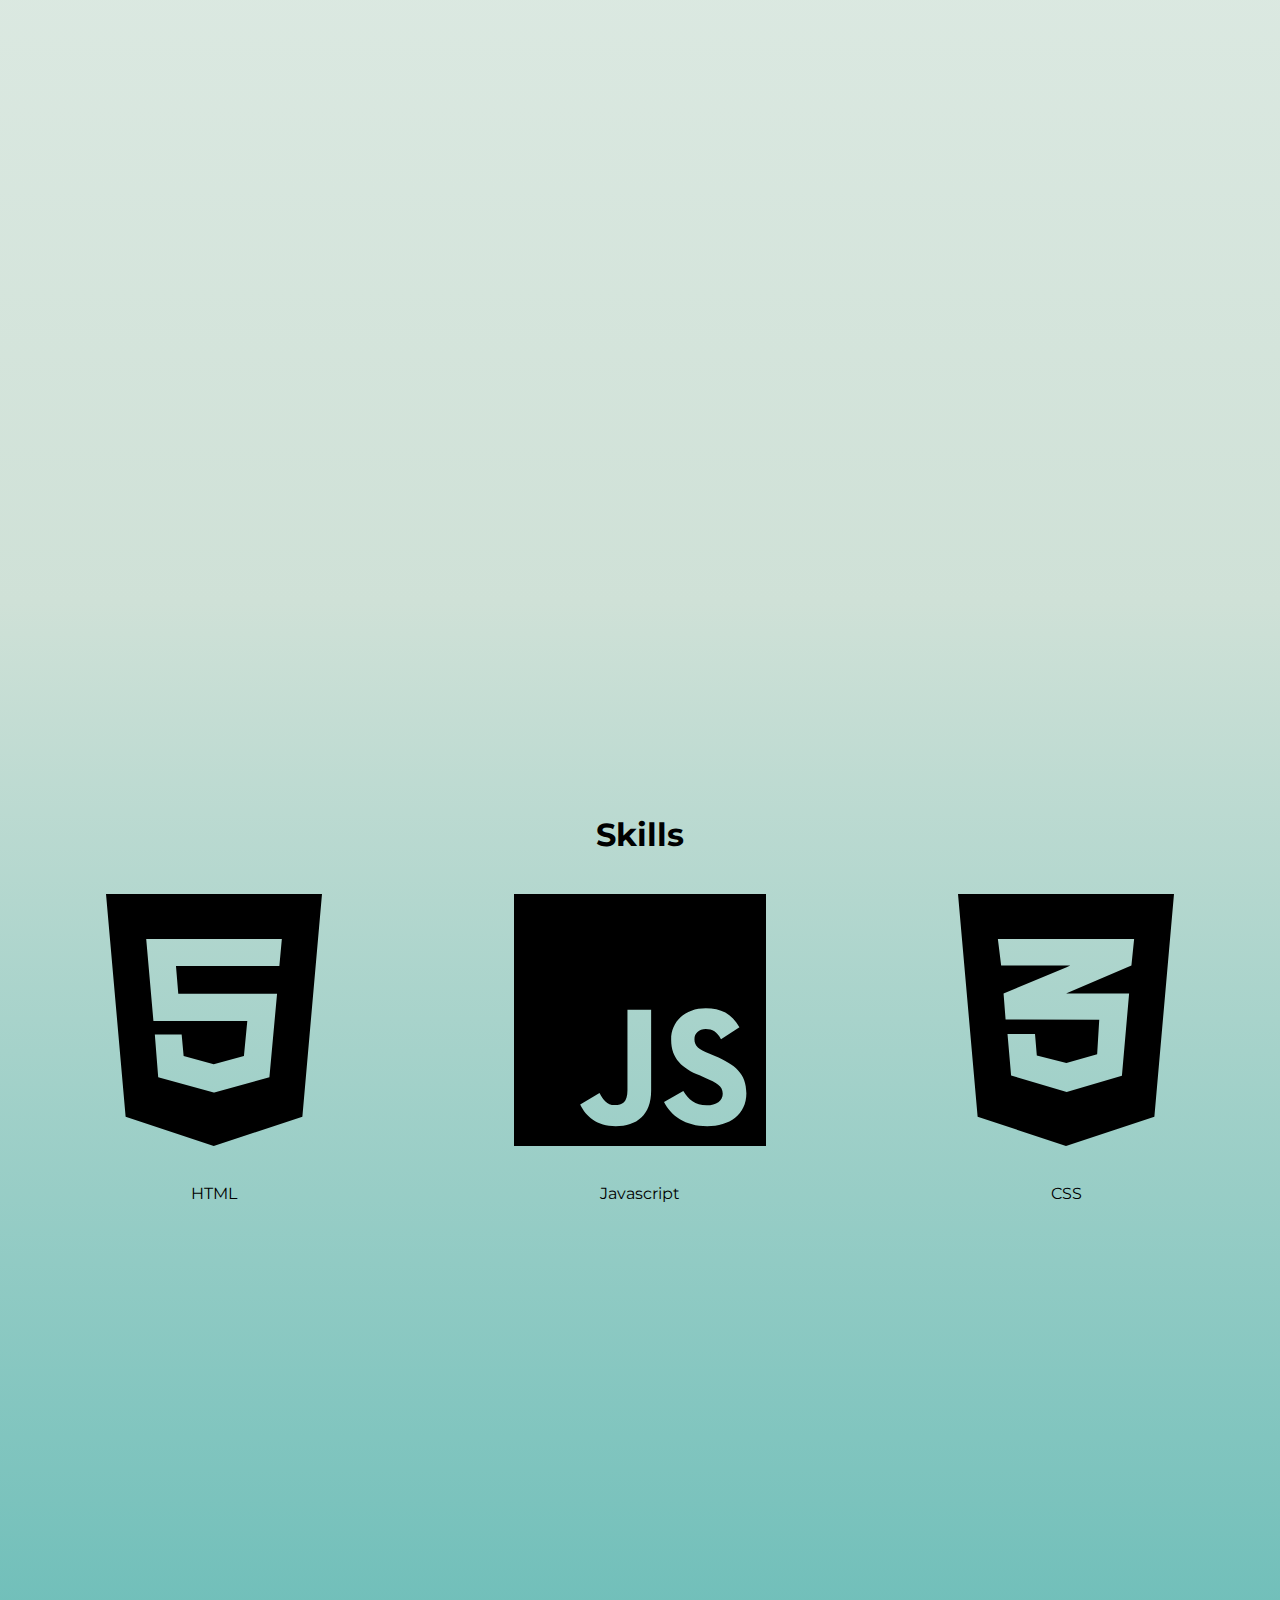
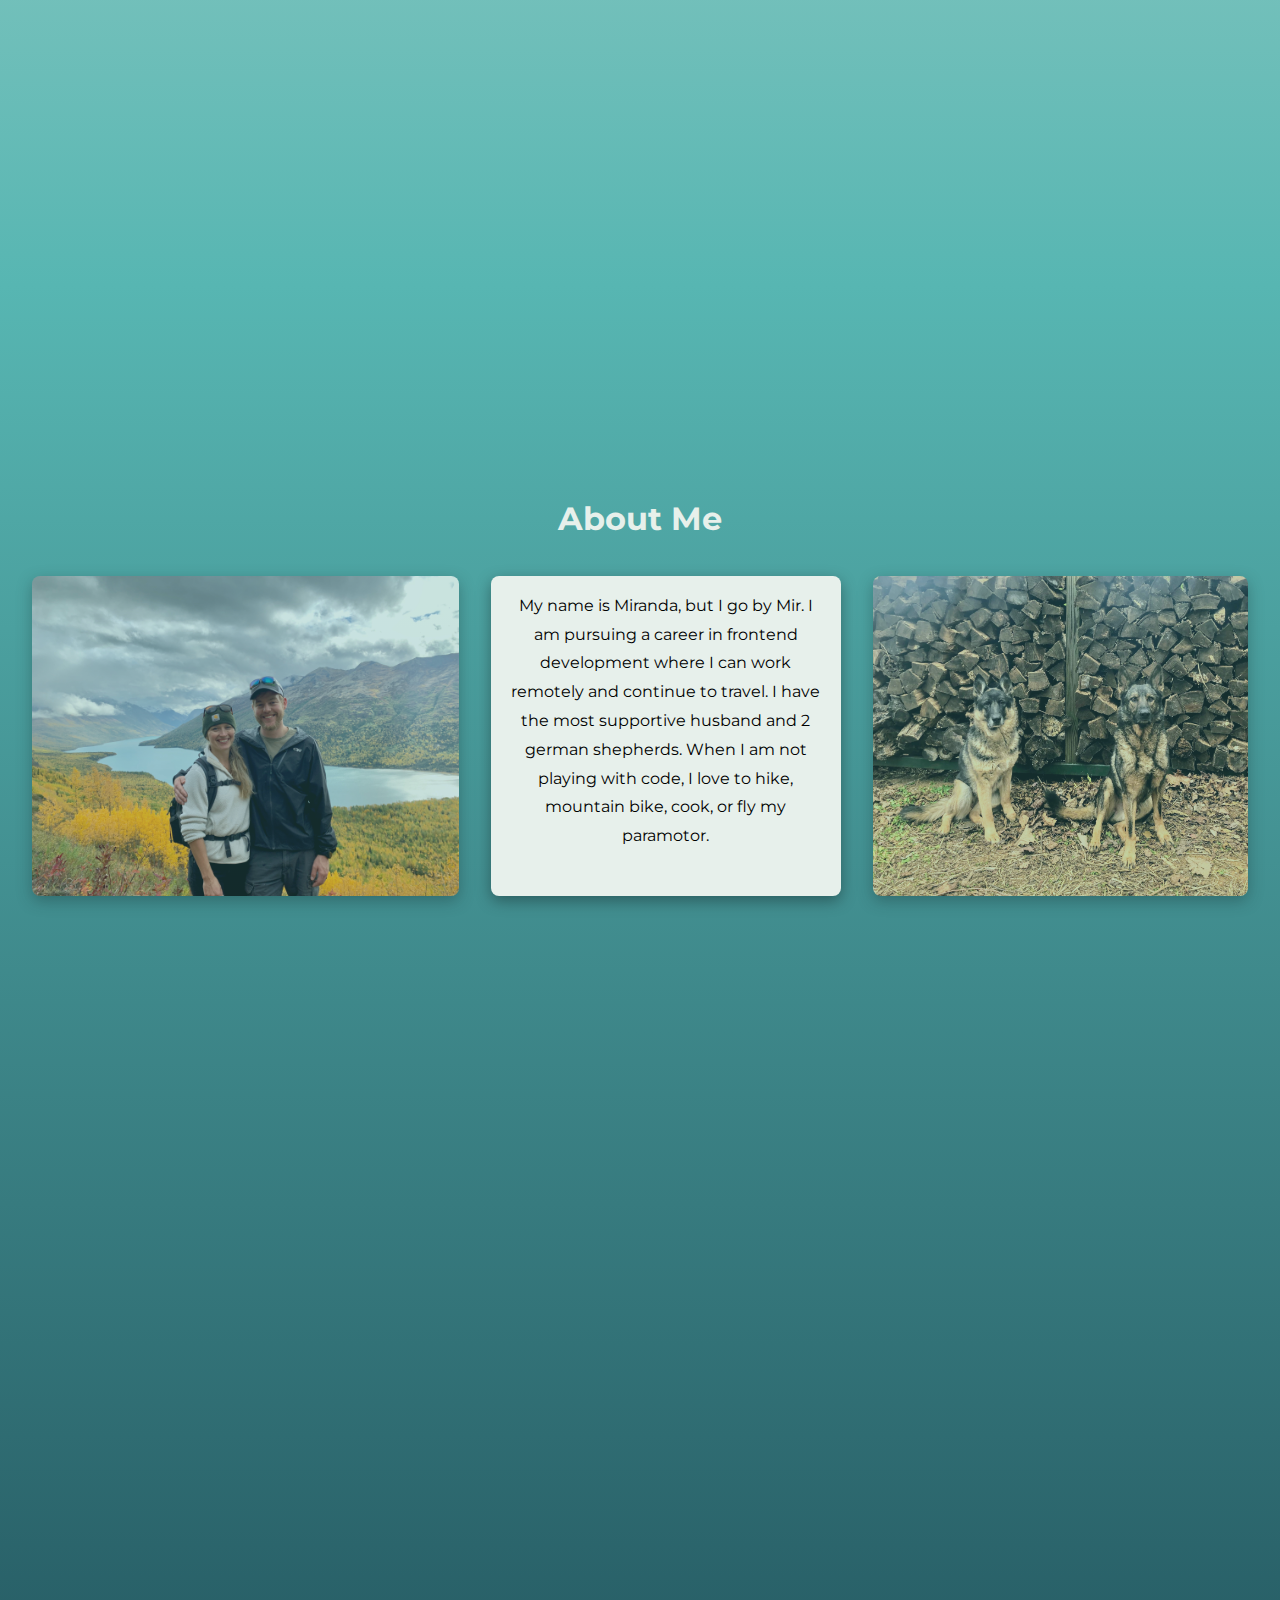
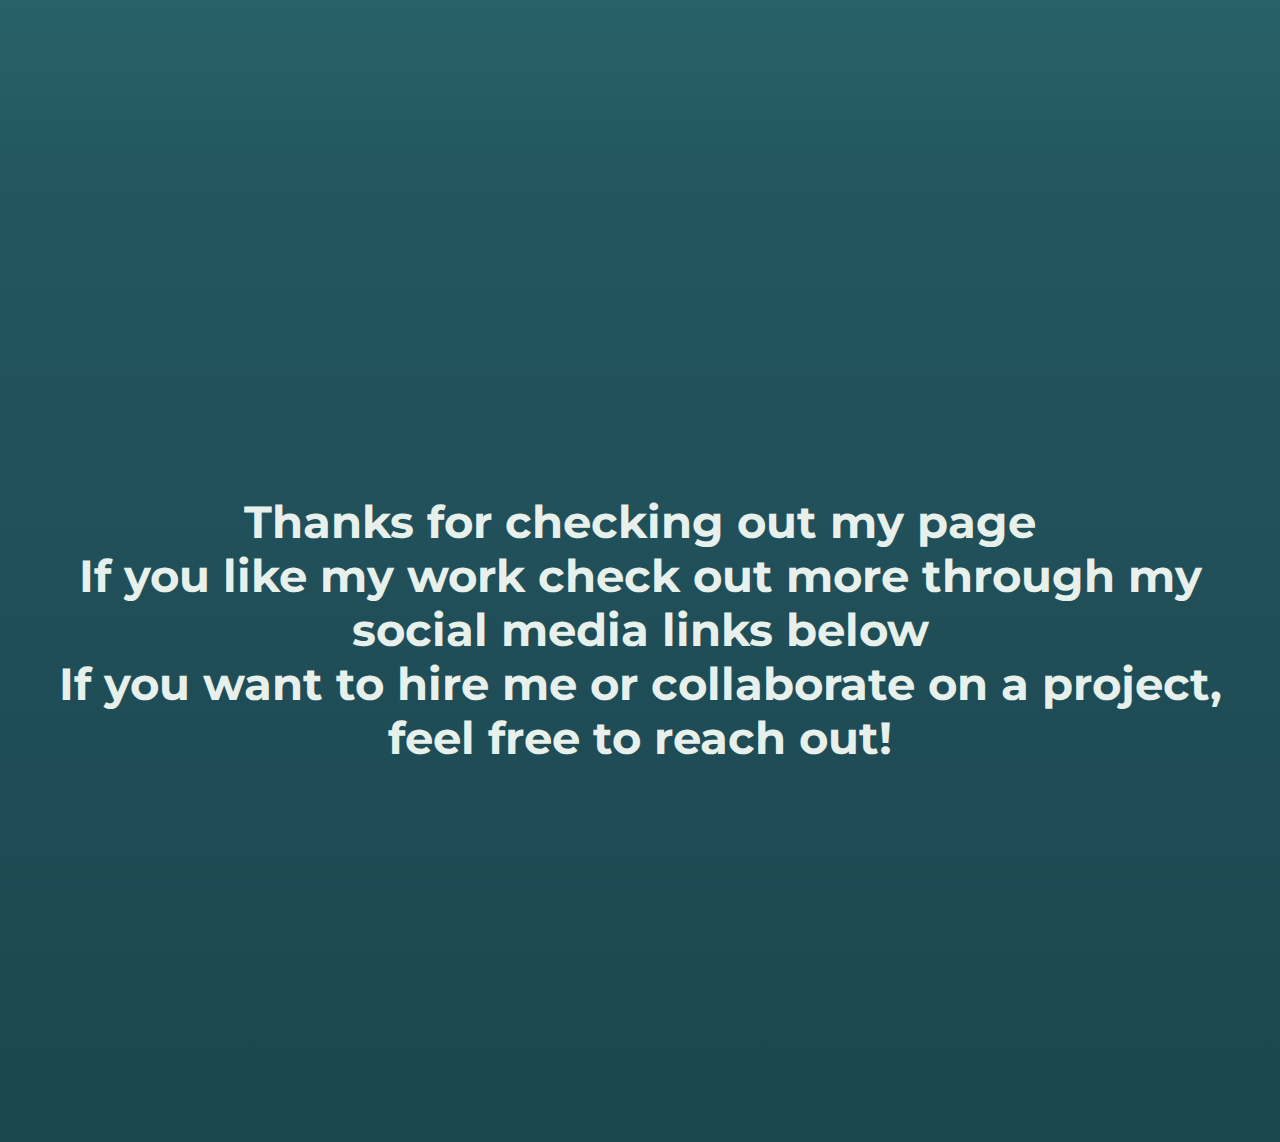
==== commit 1364092f: "viewportage" ====
--- a/index.html
+++ b/index.html
@@ -27,46 +27,46 @@
 		<title>Miranda Thomasson</title>
 	</head>
 	<body>
-			<section id="first">
-				<div class="stage">
-					<img
-						id="myImage"
-						src="./images/contact-pic.png"
-						alt="picture of Mir"
-						onclick="changeImage()"
-					/>
-					<img
-						class="arrow-img"
-						src="./images/arrow-img.png"
-						alt="arrow with click"
-					/>
-					<h1>
-						Hi, my name is Miranda. <br />I am a Frontend Developer living in
-						Virginia.
-					</h1>
-					<a href="#project-container" class="down-arrow bounce-2">&#8964;</a>
+		<section id="first">
+			<div class="stage">
+				<img
+					id="myImage"
+					src="./images/contact-pic.png"
+					alt="picture of Mir"
+					onclick="changeImage()"
+				/>
+				<img
+					class="arrow-img"
+					src="./images/arrow-img.png"
+					alt="arrow with click"
+				/>
+				<h1>
+					Hi, my name is Miranda. <br />I am a Frontend Developer living in
+					Virginia.
+				</h1>
+				<a href="#project-container" class="down-arrow bounce-2">&#8964;</a>
+			</div>
+		</section>
+		<div id="project-container">
+			<h1>Recent Projects</h1>
+			<section id="second">
+				<a
+					href="https://mirthomasson.github.io/Fylo-Data-Storage-Component/"
+					target="_blank"
+					><img src="./images/p-1.png" alt="project 1"
+				/></a>
+				<a
+					href="https://mirthomasson.github.io/Interactive-Rating-Component/"
+					target="_blank"
+					><img src="./images/p-2.png" alt="project 2"
+				/></a>
+				<a
+					href="https://mirthomasson.github.io/Chat-App-CSS-Illustration/"
+					target="_blank"
+					><img src="./images/p-3.png" alt="project 3"
+				/></a>
 			</section>
-		</div>
-			<div id="project-container">
-				<h1>Recent Projects</h1>
-				<section id="second">
-					<a
-						href="https://mirthomasson.github.io/Fylo-Data-Storage-Component/"
-						target="_blank"
-						><img src="./images/p-1.png" alt="project 1"
-					/></a>
-					<a
-						href="https://mirthomasson.github.io/Interactive-Rating-Component/"
-						target="_blank"
-						><img src="./images/p-2.png" alt="project 2"
-					/></a>
-					<a
-						href="https://mirthomasson.github.io/Chat-App-CSS-Illustration/"
-						target="_blank"
-						><img src="./images/p-3.png" alt="project 3"
-					/></a>
-				</section>
-				<!-- <section id="second-2">
+			<!-- <section id="second-2">
 					<a
 						href="https://mirthomasson.github.io/Profile-Card-Component/"
 						target="_blank"
@@ -83,76 +83,78 @@
 						><img src="./images/p-6.png" alt="project 6"
 					/></a>
 				</section> -->
+		</div>
+		<section id="third">
+			<h1>Skills</h1>
+			<div class="skills-container">
+				<div class="html">
+					<svg xmlns="http://www.w3.org/2000/svg" viewBox="0 0 384 512">
+						<!--! Font Awesome Pro 6.1.1 by @fontawesome - https://fontawesome.com License - https://fontawesome.com/license (Commercial License) Copyright 2022 Fonticons, Inc. -->
+						<path
+							d="M0 32l34.9 395.8L191.5 480l157.6-52.2L384 32H0zm308.2 127.9H124.4l4.1 49.4h175.6l-13.6 148.4-97.9 27v.3h-1.1l-98.7-27.3-6-75.8h47.7L138 320l53.5 14.5 53.7-14.5 6-62.2H84.3L71.5 112.2h241.1l-4.4 47.7z"
+						/>
+					</svg>
+					<p>HTML</p>
+				</div>
+				<div class="javascript">
+					<svg xmlns="http://www.w3.org/2000/svg" viewBox="0 0 448 512">
+						<!--! Font Awesome Pro 6.1.1 by @fontawesome - https://fontawesome.com License - https://fontawesome.com/license (Commercial License) Copyright 2022 Fonticons, Inc. -->
+						<path
+							d="M0 32v448h448V32H0zm243.8 349.4c0 43.6-25.6 63.5-62.9 63.5-33.7 0-53.2-17.4-63.2-38.5l34.3-20.7c6.6 11.7 12.6 21.6 27.1 21.6 13.8 0 22.6-5.4 22.6-26.5V237.7h42.1v143.7zm99.6 63.5c-39.1 0-64.4-18.6-76.7-43l34.3-19.8c9 14.7 20.8 25.6 41.5 25.6 17.4 0 28.6-8.7 28.6-20.8 0-14.4-11.4-19.5-30.7-28l-10.5-4.5c-30.4-12.9-50.5-29.2-50.5-63.5 0-31.6 24.1-55.6 61.6-55.6 26.8 0 46 9.3 59.8 33.7L368 290c-7.2-12.9-15-18-27.1-18-12.3 0-20.1 7.8-20.1 18 0 12.6 7.8 17.7 25.9 25.6l10.5 4.5c35.8 15.3 55.9 31 55.9 66.2 0 37.8-29.8 58.6-69.7 58.6z"
+						/>
+					</svg>
+					<p>Javascript</p>
+				</div>
+				<div class="CSS">
+					<svg xmlns="http://www.w3.org/2000/svg" viewBox="0 0 384 512">
+						<!--! Font Awesome Pro 6.1.1 by @fontawesome - https://fontawesome.com License - https://fontawesome.com/license (Commercial License) Copyright 2022 Fonticons, Inc. -->
+						<path
+							d="M0 32l34.9 395.8L192 480l157.1-52.2L384 32H0zm313.1 80l-4.8 47.3L193 208.6l-.3.1h111.5l-12.8 146.6-98.2 28.7-98.8-29.2-6.4-73.9h48.9l3.2 38.3 52.6 13.3 54.7-15.4 3.7-61.6-166.3-.5v-.1l-.2.1-3.6-46.3L193.1 162l6.5-2.7H76.7L70.9 112h242.2z"
+						/>
+					</svg>
+					<p>CSS</p>
+				</div>
 			</div>
-			<section id="third">
-				<h1>Skills</h1>
-				<div class="skills-container">
-					<div class="html">
-						<svg xmlns="http://www.w3.org/2000/svg" viewBox="0 0 384 512">
-							<!--! Font Awesome Pro 6.1.1 by @fontawesome - https://fontawesome.com License - https://fontawesome.com/license (Commercial License) Copyright 2022 Fonticons, Inc. -->
-							<path
-								d="M0 32l34.9 395.8L191.5 480l157.6-52.2L384 32H0zm308.2 127.9H124.4l4.1 49.4h175.6l-13.6 148.4-97.9 27v.3h-1.1l-98.7-27.3-6-75.8h47.7L138 320l53.5 14.5 53.7-14.5 6-62.2H84.3L71.5 112.2h241.1l-4.4 47.7z"
-							/>
-						</svg>
-						<p>HTML</p>
-					</div>
-					<div class="javascript">
-						<svg xmlns="http://www.w3.org/2000/svg" viewBox="0 0 448 512">
-							<!--! Font Awesome Pro 6.1.1 by @fontawesome - https://fontawesome.com License - https://fontawesome.com/license (Commercial License) Copyright 2022 Fonticons, Inc. -->
-							<path
-								d="M0 32v448h448V32H0zm243.8 349.4c0 43.6-25.6 63.5-62.9 63.5-33.7 0-53.2-17.4-63.2-38.5l34.3-20.7c6.6 11.7 12.6 21.6 27.1 21.6 13.8 0 22.6-5.4 22.6-26.5V237.7h42.1v143.7zm99.6 63.5c-39.1 0-64.4-18.6-76.7-43l34.3-19.8c9 14.7 20.8 25.6 41.5 25.6 17.4 0 28.6-8.7 28.6-20.8 0-14.4-11.4-19.5-30.7-28l-10.5-4.5c-30.4-12.9-50.5-29.2-50.5-63.5 0-31.6 24.1-55.6 61.6-55.6 26.8 0 46 9.3 59.8 33.7L368 290c-7.2-12.9-15-18-27.1-18-12.3 0-20.1 7.8-20.1 18 0 12.6 7.8 17.7 25.9 25.6l10.5 4.5c35.8 15.3 55.9 31 55.9 66.2 0 37.8-29.8 58.6-69.7 58.6z"
-							/>
-						</svg>
-						<p>Javascript</p>
-					</div>
-					<div class="CSS">
-						<svg xmlns="http://www.w3.org/2000/svg" viewBox="0 0 384 512">
-							<!--! Font Awesome Pro 6.1.1 by @fontawesome - https://fontawesome.com License - https://fontawesome.com/license (Commercial License) Copyright 2022 Fonticons, Inc. -->
-							<path
-								d="M0 32l34.9 395.8L192 480l157.1-52.2L384 32H0zm313.1 80l-4.8 47.3L193 208.6l-.3.1h111.5l-12.8 146.6-98.2 28.7-98.8-29.2-6.4-73.9h48.9l3.2 38.3 52.6 13.3 54.7-15.4 3.7-61.6-166.3-.5v-.1l-.2.1-3.6-46.3L193.1 162l6.5-2.7H76.7L70.9 112h242.2z"
-							/>
-						</svg>
-						<p>CSS</p>
-					</div>
-				</div>
+		</section>
+		<section id="fourth">
+			<h1>About Me</h1>
+			<div class="about">
+				<img src="./images/johnandi.jpeg" alt="John and I" />
+				<p>
+					My name is Miranda, but I go by Mir. I am pursuing a career in
+					frontend development where I can work remotely and continue to travel.
+					I have the most supportive husband and 2 german shepherds. When I am
+					not playing with code, I love to hike, mountain bike, cook, or fly my
+					paramotor.
+				</p>
+				<img src="./images/mydogs.jpeg" alt="my 2 german shepherds" />
+			</div>
+		</section>
+		<section id="fifth">
+			<h1>
+				Thanks for checking out my page <br />
+				If you like my work check out more through my social media links below
+				<br />
+				If you want to hire me or collaborate on a project, feel free to reach
+				out!
+			</h1>
+		</section>
+		<footer class="footer-background">
+			<section id="social_icon_footer">
+				<a href="https://github.com/Mirthomasson" target="_blank"
+					><i id="social-gh" class="fa fa-github-square fa-3x social"></i
+				></a>
+				<a href="https://twitter.com/MirThomasson" target="_blank"
+					><i id="social-tw" class="fa fa-twitter-square fa-3x social"></i
+				></a>
+				<a href="https://www.linkedin.com/in/miranda-thomasson/" target="_blank"
+					><i id="social-li" class="fa fa-linkedin-square fa-3x social"></i
+				></a>
+				<a href="mailto:mirthomasson@gmail.com"
+					><i id="social-em" class="fa fa-envelope-square fa-3x social"></i
+				></a>
 			</section>
-			<section id="fourth">
-				<h1>About Me</h1>
-				<div class="about">
-					<img src="./images/johnandi.jpeg" alt="John and I" />
-					<p>
-						My name is Miranda, but I go by Mir. I am pursuing a career in
-						frontend development where I can work remotely and continue to
-						travel. I have the most supportive husband and 2 german shepherds.
-						When I am not playing with code, I love to hike, mountain bike,
-						cook, or fly my paramotor.
-					</p>
-					<img src="./images/mydogs.jpeg" alt="my 2 german shepherds" />
-				</div>
-			</section>
-			<section id="fifth">
-				<h1>Thanks for checking out my page <br> 
-					If you like my work check out more through my social media links below <br> 
-					If you want to hire me or collaborate on a project, feel free to reach out!</h1>
-			<footer class="footer-background">
-				<section id="social_icon_footer">
-					<a href="https://github.com/Mirthomasson" target="_blank"
-						><i id="social-gh" class="fa fa-github-square fa-3x social"></i
-					></a>
-					<a href="https://twitter.com/MirThomasson" target="_blank"
-						><i id="social-tw" class="fa fa-twitter-square fa-3x social"></i
-					></a>
-					<a
-						href="https://www.linkedin.com/in/miranda-thomasson/"
-						target="_blank"
-						><i id="social-li" class="fa fa-linkedin-square fa-3x social"></i
-					></a>
-					<a href="mailto:mirthomasson@gmail.com"
-						><i id="social-em" class="fa fa-envelope-square fa-3x social"></i
-					></a>
-				</section>
-			</footer>
-		</div>
+		</footer>
 		<script src="script.js"></script>
 	</body>
 </html>
--- a/styles.css
+++ b/styles.css
@@ -23,46 +23,32 @@
 
 /* ----------section-1---------- */
 
-#container {
+#first {
+  background-color: #E7F0EB;
+}
+
+.stage {
   display: flex;
   flex-direction: column;
   align-items: center;
   justify-content: center;
-  min-height: 100%;
-  position: relative;
-}
-
-#first {
-  background-color: #E7F0EB;
-}
-
-h1 {
-    text-align: center;
-    font-size: 2.5em;
-}
-
-.stage {
-  display: flex;
-  flex-direction: column;
-  align-items: center;
-  justify-content: center;
   margin: 15em;
 }
 
 .stage h1 {
-  margin-top: -1em;
+  margin-top: -3em;
 }
 
 #myImage {
   border-radius: 50%;
   margin-top: -8em;
-  height: 20em;
+  height: 18em;
   box-shadow: rgba(0, 0, 0, 0.35) 0px 5px 15px;
   transition: transform .5s;
 }
 
 .arrow-img {
-  height: 6em;
+  height: 7em;
   right: 14em;
   bottom: 8em;
   position: relative;
@@ -77,7 +63,7 @@
 .down-arrow {
   animation-duration: 2s;
   animation-iteration-count: infinite;
-  font-size: 4em;
+  font-size: 3em;
   cursor: pointer;
   text-decoration: none;
   color: darkslategray;
@@ -111,7 +97,6 @@
 
 #second {
   display: flex;
-  align-items: top;
   justify-content: center;
   gap: 2em;
   padding: 14em 0;
@@ -131,9 +116,8 @@
   transition: transform .5s;
 }
 
-#second-2 {
-  display: flex;
-  align-items: top;
+/* #second-2 {
+  display: flex;
   justify-content: center;
   gap: 2em;
   padding: 8em 0;
@@ -151,7 +135,7 @@
 #second-2 img:hover {
   transform: scale(1.1);
   transition: transform .5s;
-}
+} */
 
 
 /* ----------section-3---------- */
@@ -240,7 +224,8 @@
 
 #fifth h1 {
   color: #E7F0EB;
-
+  font-size: 2.5em;
+  margin-bottom: 2em;
 }
 
 
@@ -257,14 +242,14 @@
   background-size: cover;
   background-repeat: no-repeat;
   width: 100%;
-  height: 300px;
+  height: 220px;
 }
 
 #social_icon_footer {
   display: flex;
   justify-content: end;
-  left: -3em;
-  bottom: -10em;
+  left: 1em;
+  bottom: -6.7em;
   position: relative;
 }
 
@@ -280,7 +265,7 @@
 }
 
 #social_icon_footer .social {
-  -webkit-transform: scale(1.2);
+  -webkit-transform: scale(1);
   -moz-transform: scale(0.8);
   -o-transform: scale(0.8);
   -webkit-transition-duration: 0.5s;
@@ -355,11 +340,11 @@
     flex-direction: column;
   }
 
-.skills-container {
-  flex-direction: column;
-  gap: 2em;
-  padding: 1em;
-}
+  .skills-container {
+    flex-direction: column;
+    gap: 2em;
+    padding: 1em;
+  }
 
   .skills-container svg {
     height: 10em;
@@ -379,7 +364,7 @@
   }
 
   #fifth h1 {
-    font-size: 1em;
+    font-size: 1.8em;
   }
 
   .footer-background {
@@ -398,24 +383,128 @@
   #social_icon_footer a {
     margin: -.5em;
   }
+}
  
-  @media only screen and (max-width: 414px)  {
+
+@media only screen and (min-width: 767px) and (max-width: 1200px)   {
+    
+   
+  html {
+    scroll-snap-type: none;
+    scroll-behavior: smooth;
+  }
+
+  #first {
+    height: 100vh;
+    display: flex;
+    align-items: center;
+    justify-content: center;
+  }
+
+  #myImage {
+    height: 16em;
+  }
+
+  .stage h1 {
+    font-size: 1.4em;
+    margin-top: -2.5em;
+  }
+
+  .arrow-img {
+    height: 6em;
+    bottom: 4em;
+    right: 9em;
+  }
+
+  .down-arrow {
+    font-size: 3em;
+    margin: 1em;
+  }
+
+  #project-container h1 {
+    margin-bottom: 2em;
+  }
+
+  #second {
+    flex-direction: column;
+  }
+
+  #second img {
+    height: auto;
+    width: 25em;
+  }
+
+  .skills-container {
+    flex-direction: column;
+    gap: 2em;
+    padding: 1em;
+  }
+
+  .skills-container svg {
+    height: 12em;
+  }  
+
+  .about {
+    flex-direction: column;
+  }
+
+  #fifth h1 {
+    font-size: 2.2em;
+  }
+
+  .footer-background {
+    height: 150px;
+  }
+
+  #social_icon_footer {
+    left: 1em;
+    bottom: -3.5em;
+  }
+
+  #social_icon_footer .social {
+    -webkit-transform: scale(.8)
+  }
+
+  #social_icon_footer a {
+    margin: -.5em;
+  }
+  }
+
+  @media only screen and (min-width: 1200px) and (max-width: 1400px)   {
+
+    #myImage {
+      height: 16em;
+    }
   
-    /* #container {
-    width: 58vh;
-   }
-
-   #myImage {
-    height: 18em;
-    left: -3.5em;
-    position: relative;
-  }
-
-   .arrow-img {
-    height: 2em;
-    bottom: 10em;
-    right: 12em;
-  }
-   */
-      
-  }+    .stage h1 {
+      font-size: 1.4em;
+      margin-top: -2.5em;
+    }
+
+    .arrow-img {
+      height: 7em;
+      bottom: 6em;
+      right: 10em;
+    }
+
+    #fifth h1 {
+      font-size: 2.8em;
+    }
+
+    .footer-background {
+      height: 200px;
+    }
+
+    #social_icon_footer {
+      left: 1em;
+      bottom: -5.5em;
+    }
+  
+    #social_icon_footer .social {
+      -webkit-transform: scale(1)
+    }
+
+    #social_icon_footer a {
+      margin: -.2em;
+    }
+  }
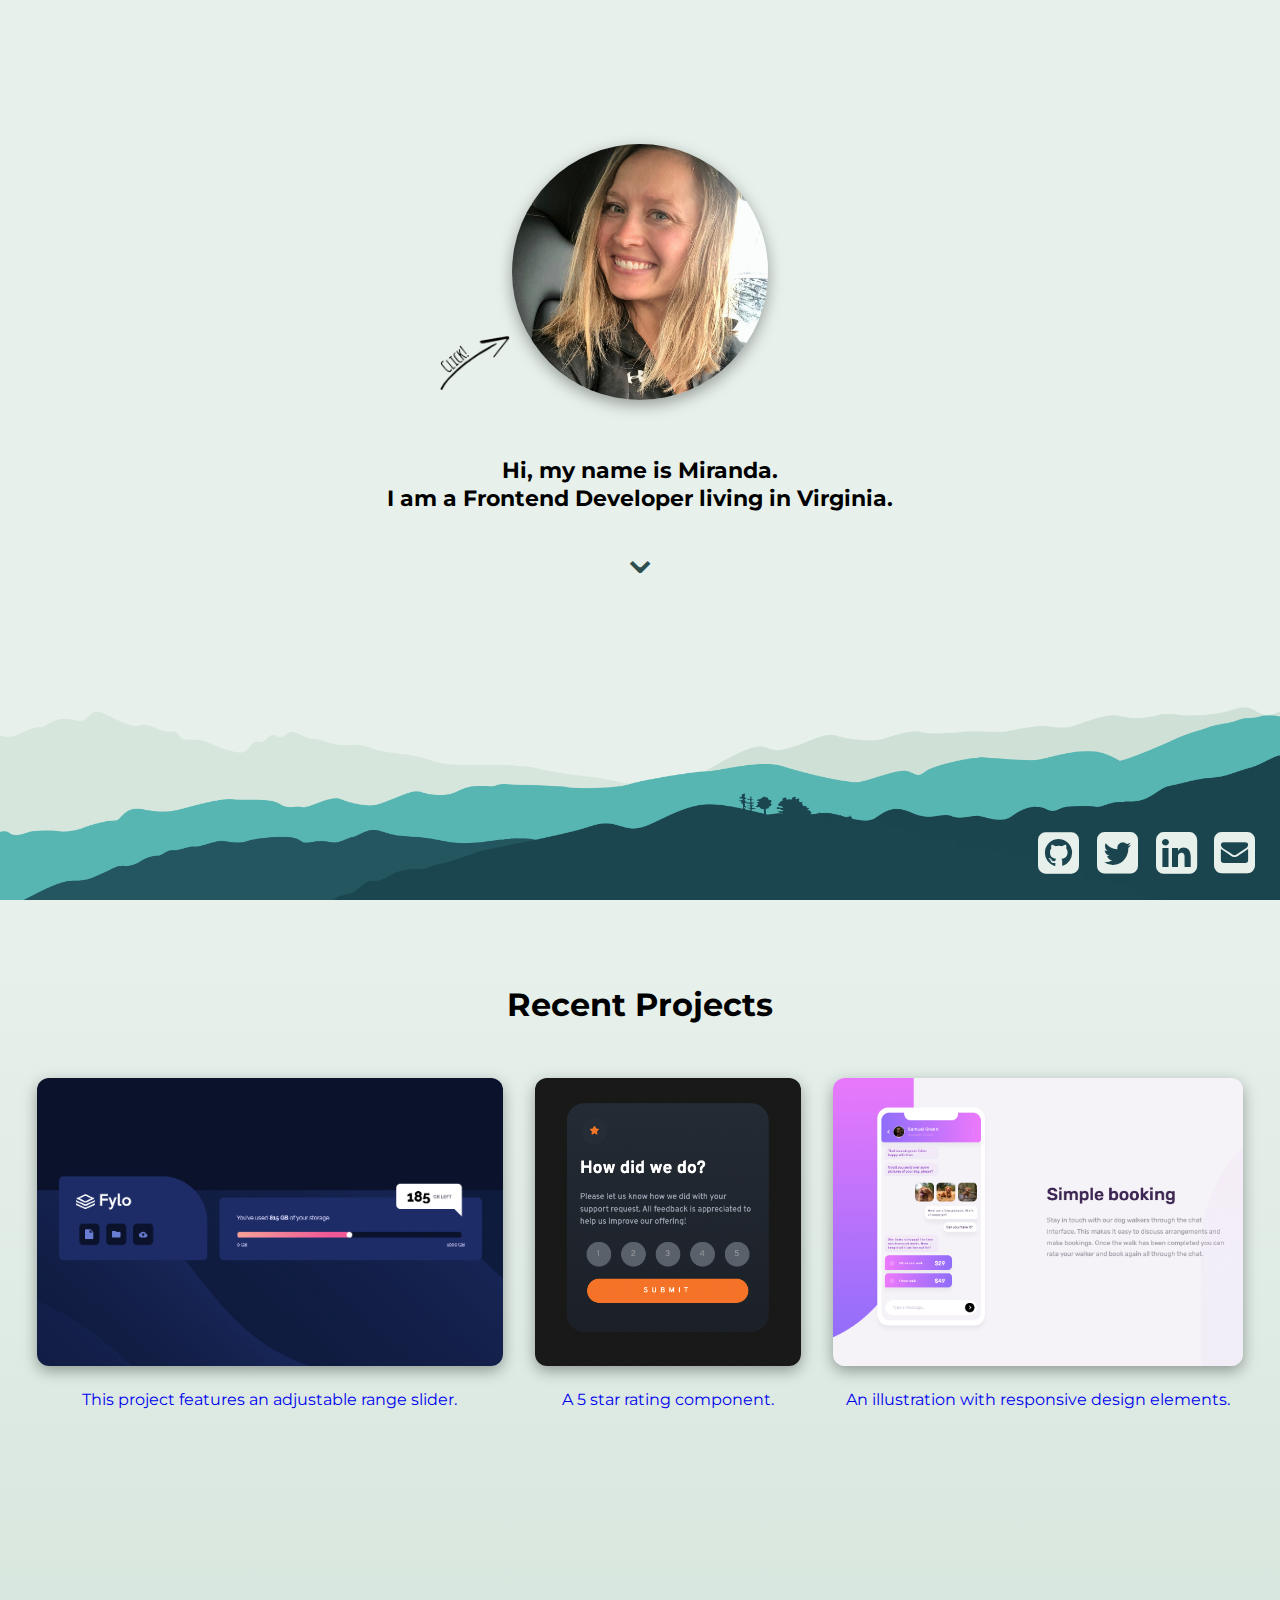
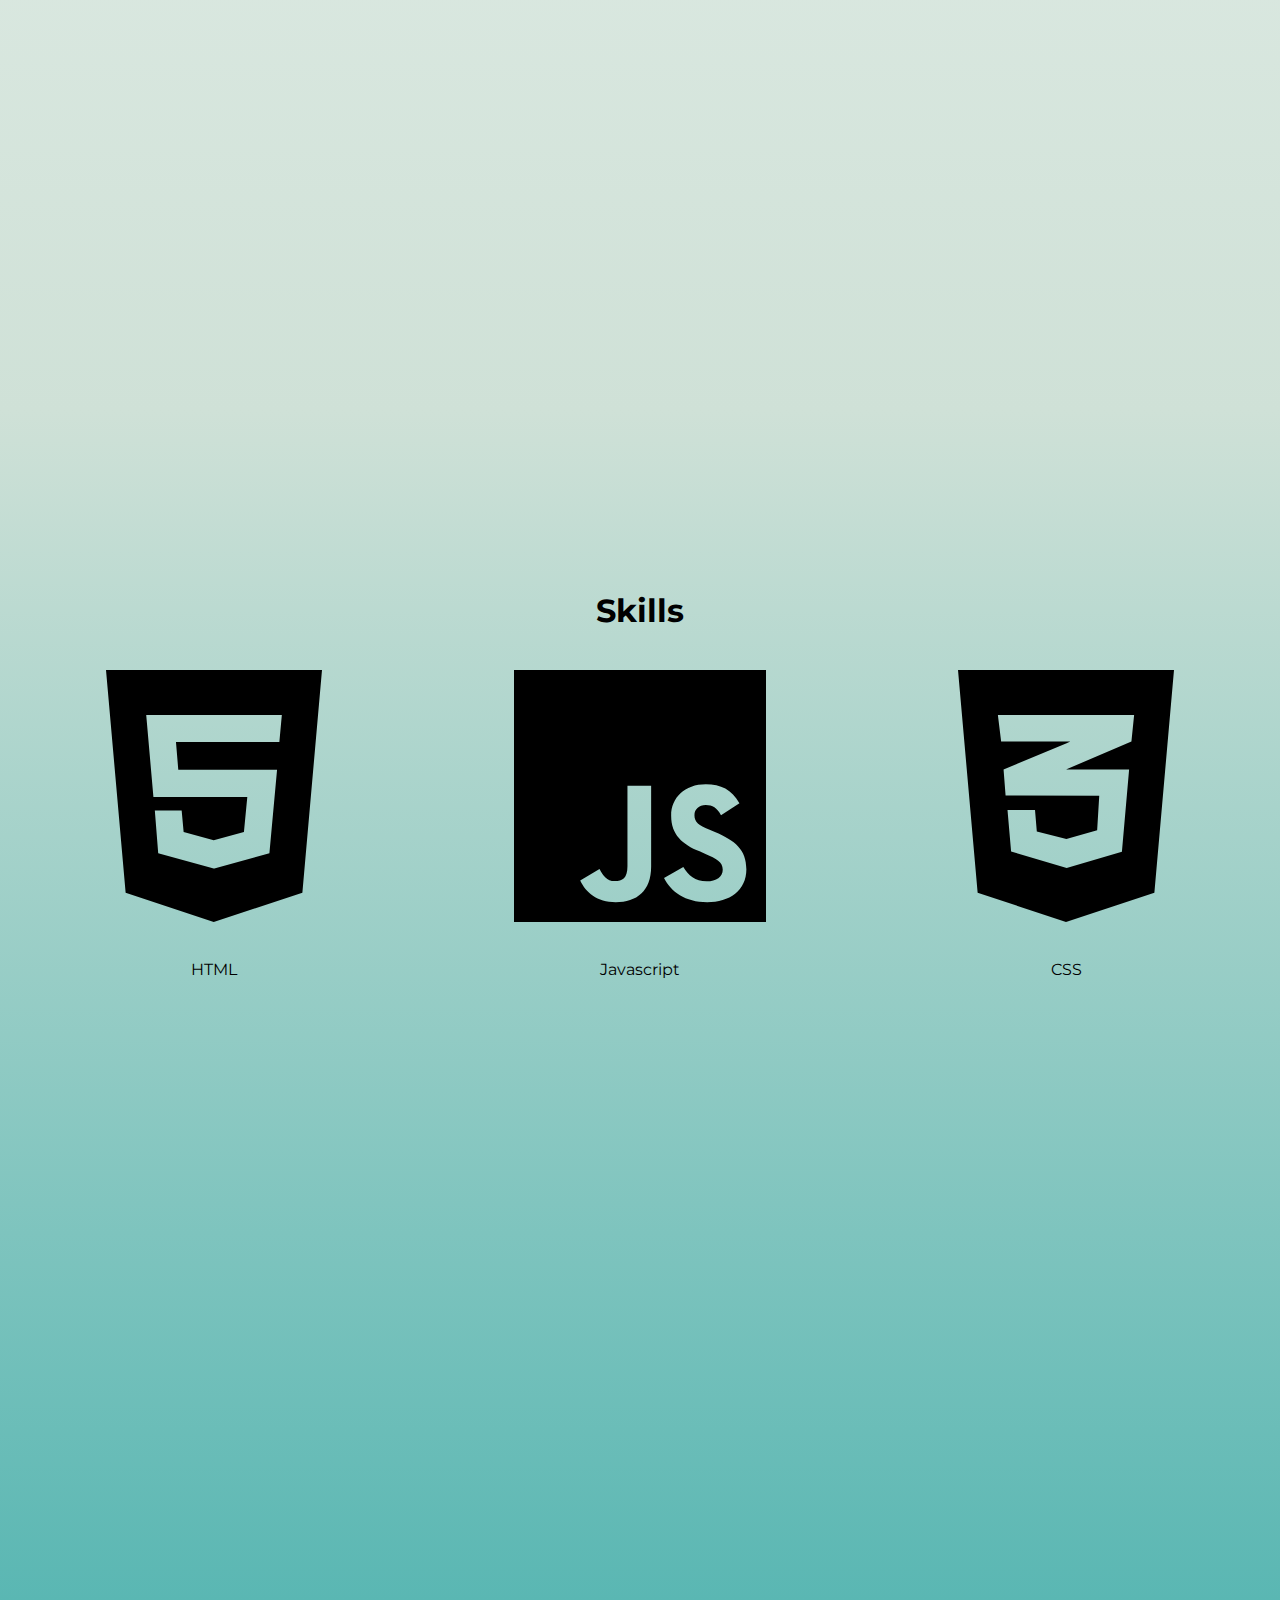
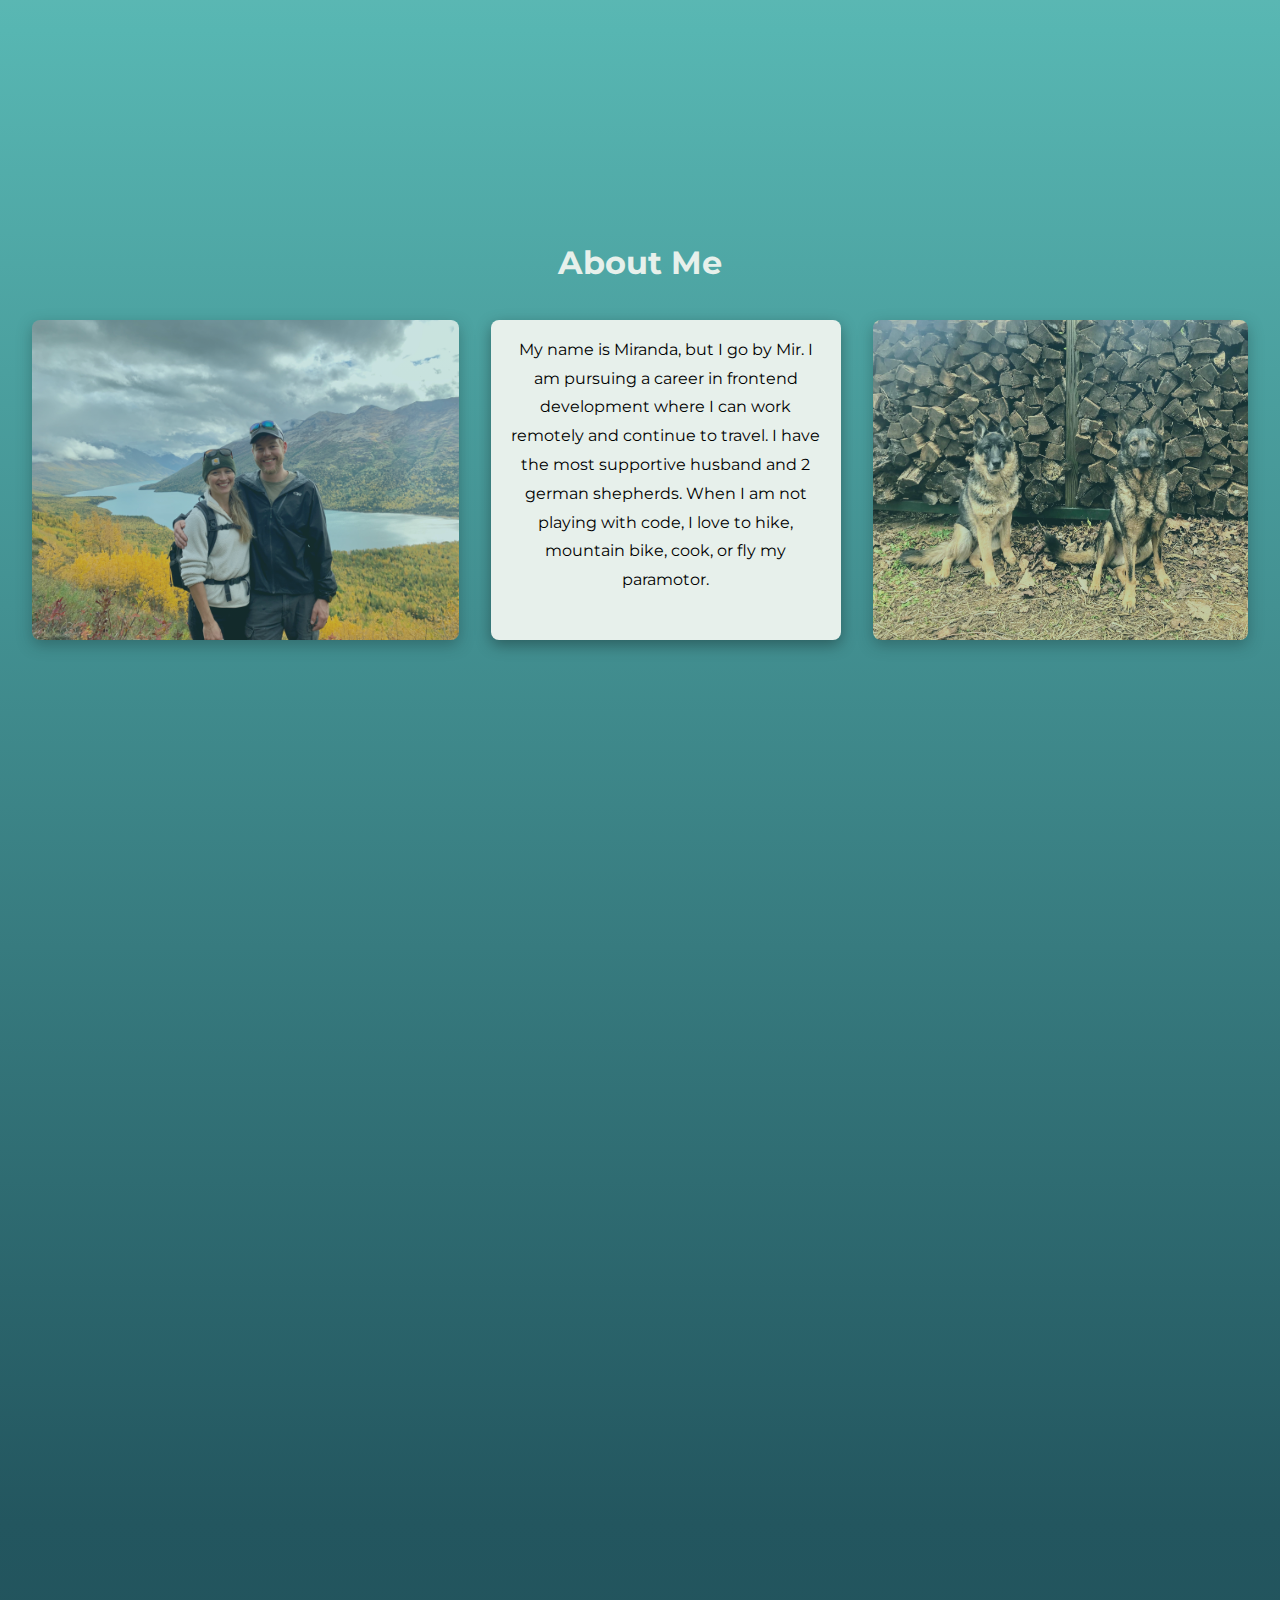
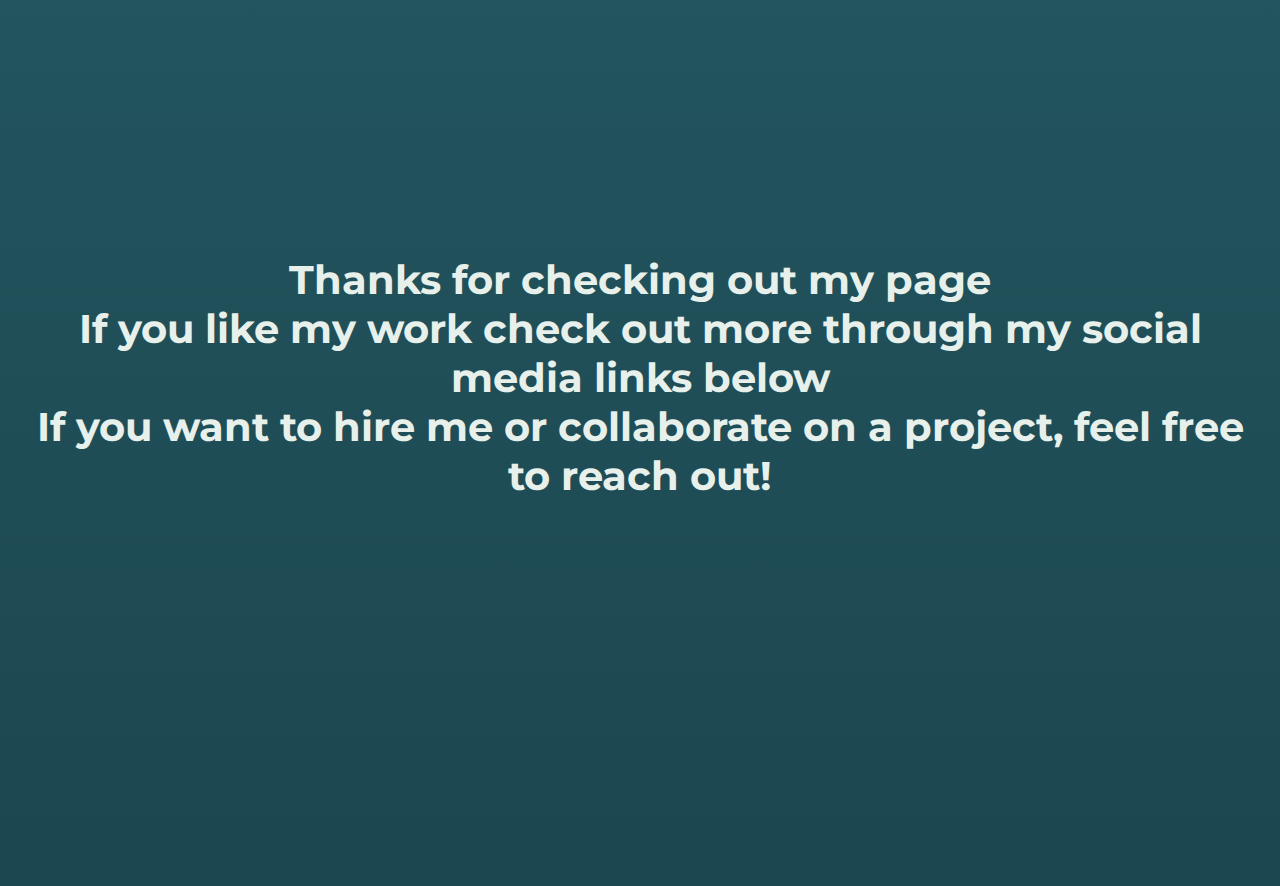
==== commit 127dd4de: "project descriptions added" ====
--- a/index.html
+++ b/index.html
@@ -53,18 +53,21 @@
 				<a
 					href="https://mirthomasson.github.io/Fylo-Data-Storage-Component/"
 					target="_blank"
-					><img src="./images/p-1.png" alt="project 1"
-				/></a>
+					><img src="./images/p-1.png" alt="project 1" />This project features
+					an adjustable range slider.</a
+				>
 				<a
 					href="https://mirthomasson.github.io/Interactive-Rating-Component/"
 					target="_blank"
-					><img src="./images/p-2.png" alt="project 2"
-				/></a>
+					><img src="./images/p-2.png" alt="project 2" />A 5 star rating
+					component.</a
+				>
 				<a
 					href="https://mirthomasson.github.io/Chat-App-CSS-Illustration/"
 					target="_blank"
-					><img src="./images/p-3.png" alt="project 3"
-				/></a>
+					><img src="./images/p-3.png" alt="project 3" />An illustration with
+					responsive design elements.</a
+				>
 			</section>
 			<!-- <section id="second-2">
 					<a
--- a/styles.css
+++ b/styles.css
@@ -1,8 +1,8 @@
 /* ---------- Universal ---------- */
 html {
   box-sizing: border-box;
-  scroll-snap-type: mandatory;
-  scroll-snap-type: y mandatory;
+  scroll-snap-type: proximity;
+  scroll-snap-type: y proximity;
 }
 
 body {
@@ -99,16 +99,25 @@
   display: flex;
   justify-content: center;
   gap: 2em;
-  padding: 14em 0;
+  padding-top: 14em;
   margin-top: -12em;
 }
 
+#second a {
+  text-decoration: none;
+  text-align: center;
+}
+
 #second img {
+  display: flex;
+  align-items: center;
+  justify-content: center;
   height: 18em;
-  width: 100%;
+  width: auto;
   border-radius: .75em;
   box-shadow: rgba(0, 0, 0, 0.35) 0px 5px 15px;
   transition: transform .5s;
+  margin-bottom: 1.5em;
 }
 
 #second img:hover {
@@ -143,7 +152,7 @@
 #third {
   background: linear-gradient(to bottom, #CFE1D7, #57B6B2);
   width: 100%;
-  padding: 12em 0;
+  padding: 10em 0;
 }
 
 .skills-container {
@@ -488,7 +497,7 @@
     }
 
     #fifth h1 {
-      font-size: 2.8em;
+      font-size: 2.5em;
     }
 
     .footer-background {
